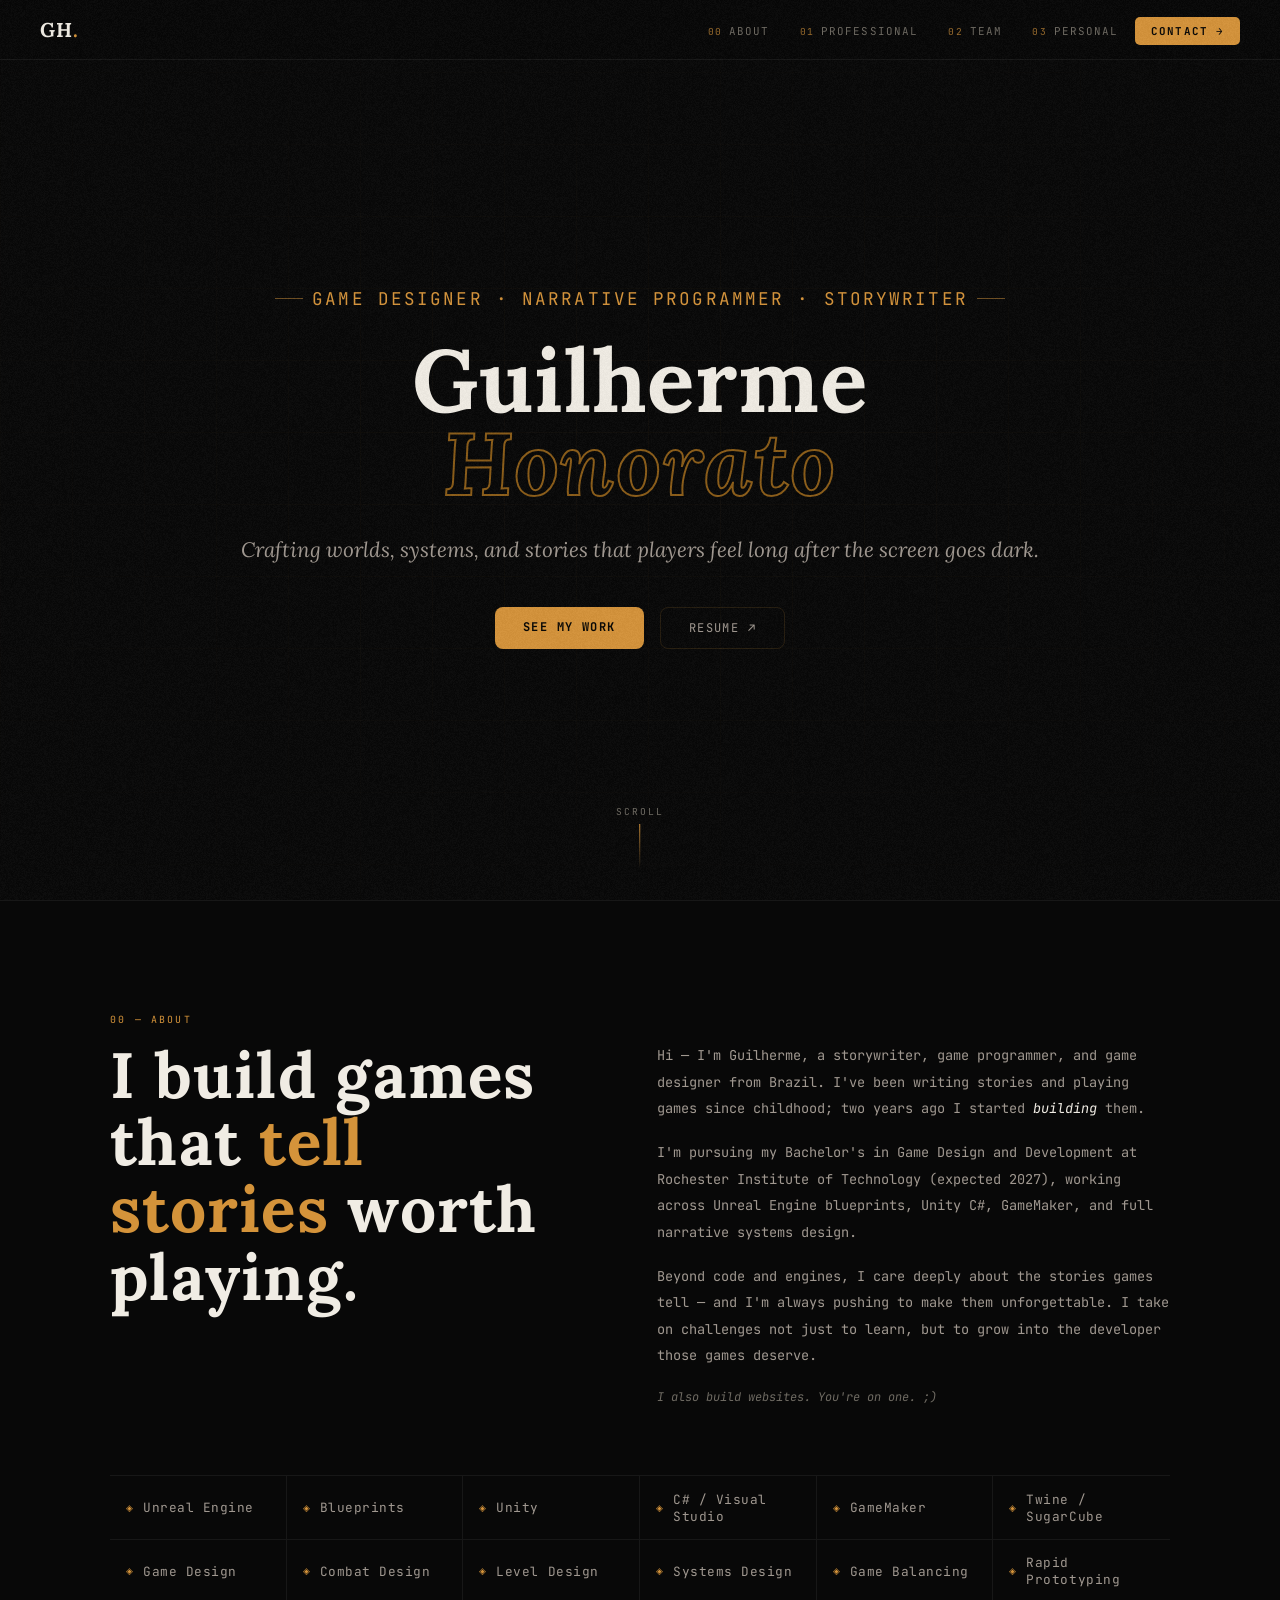
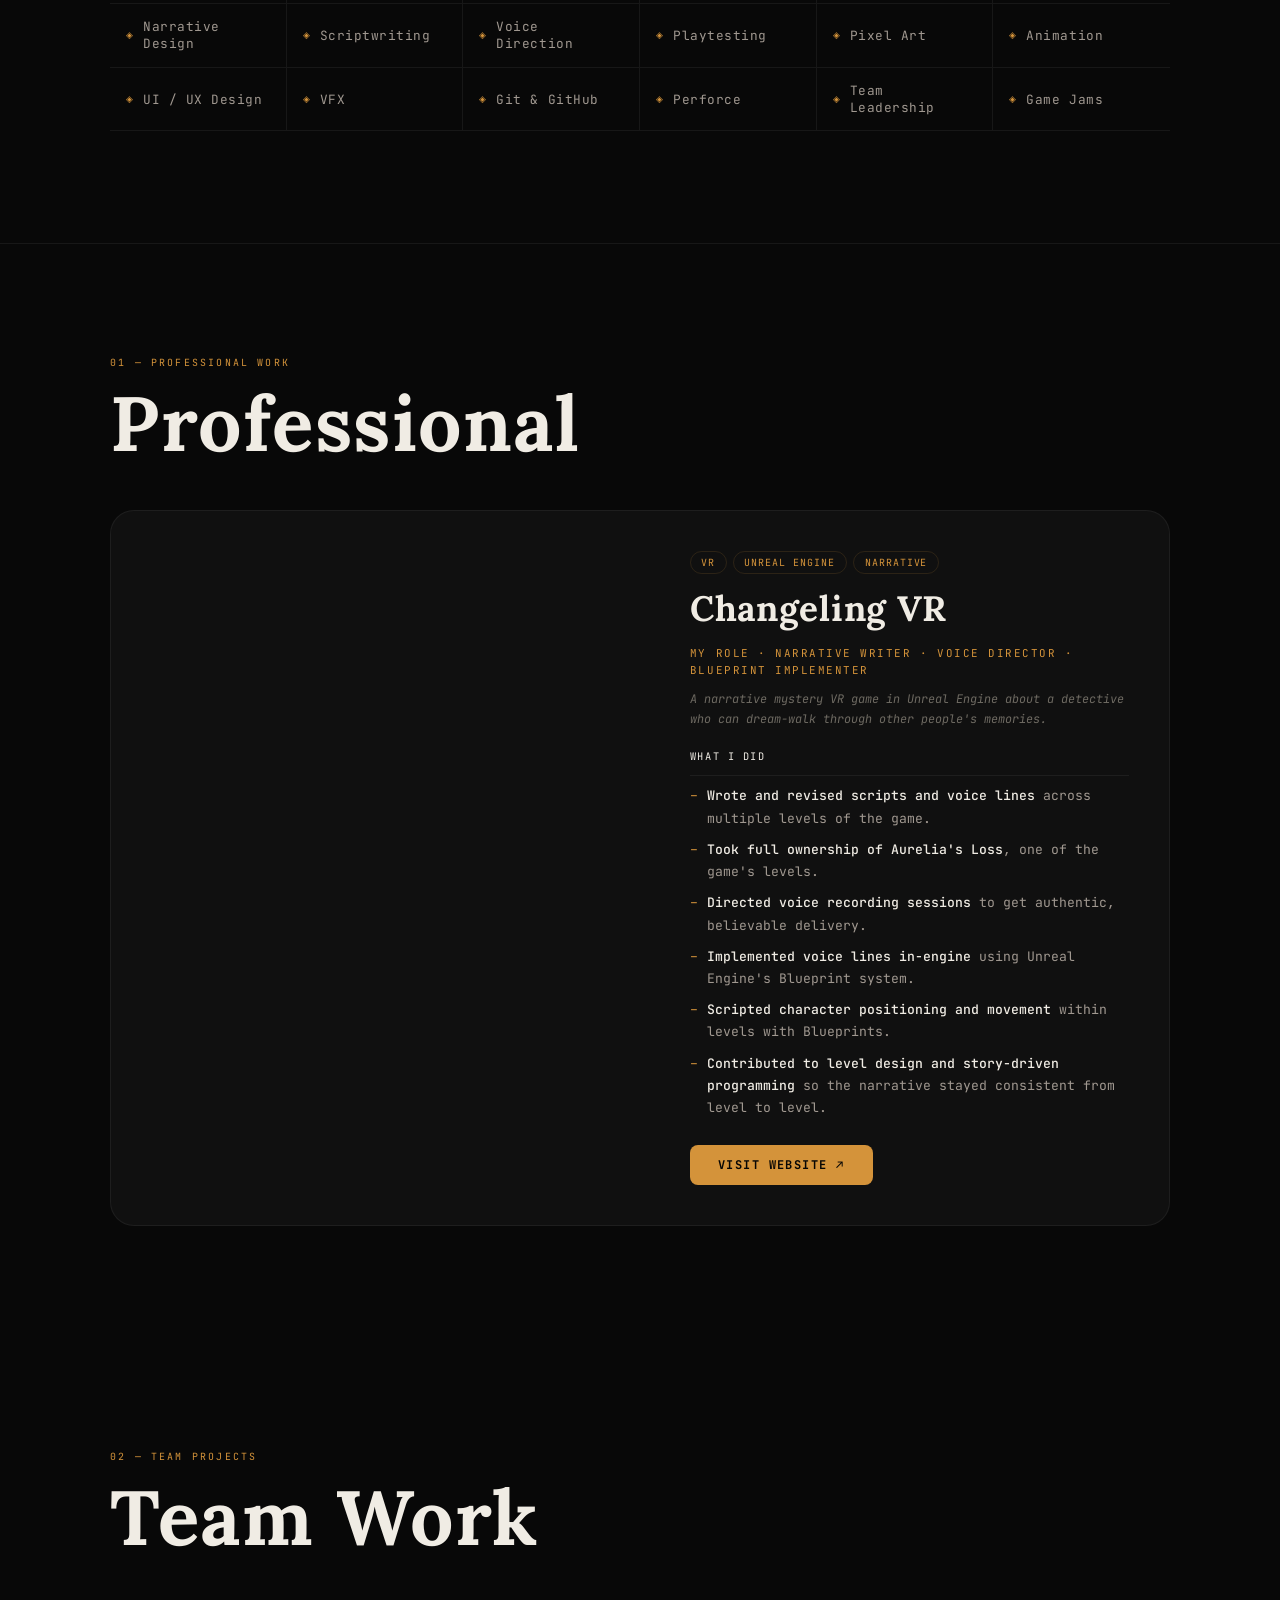
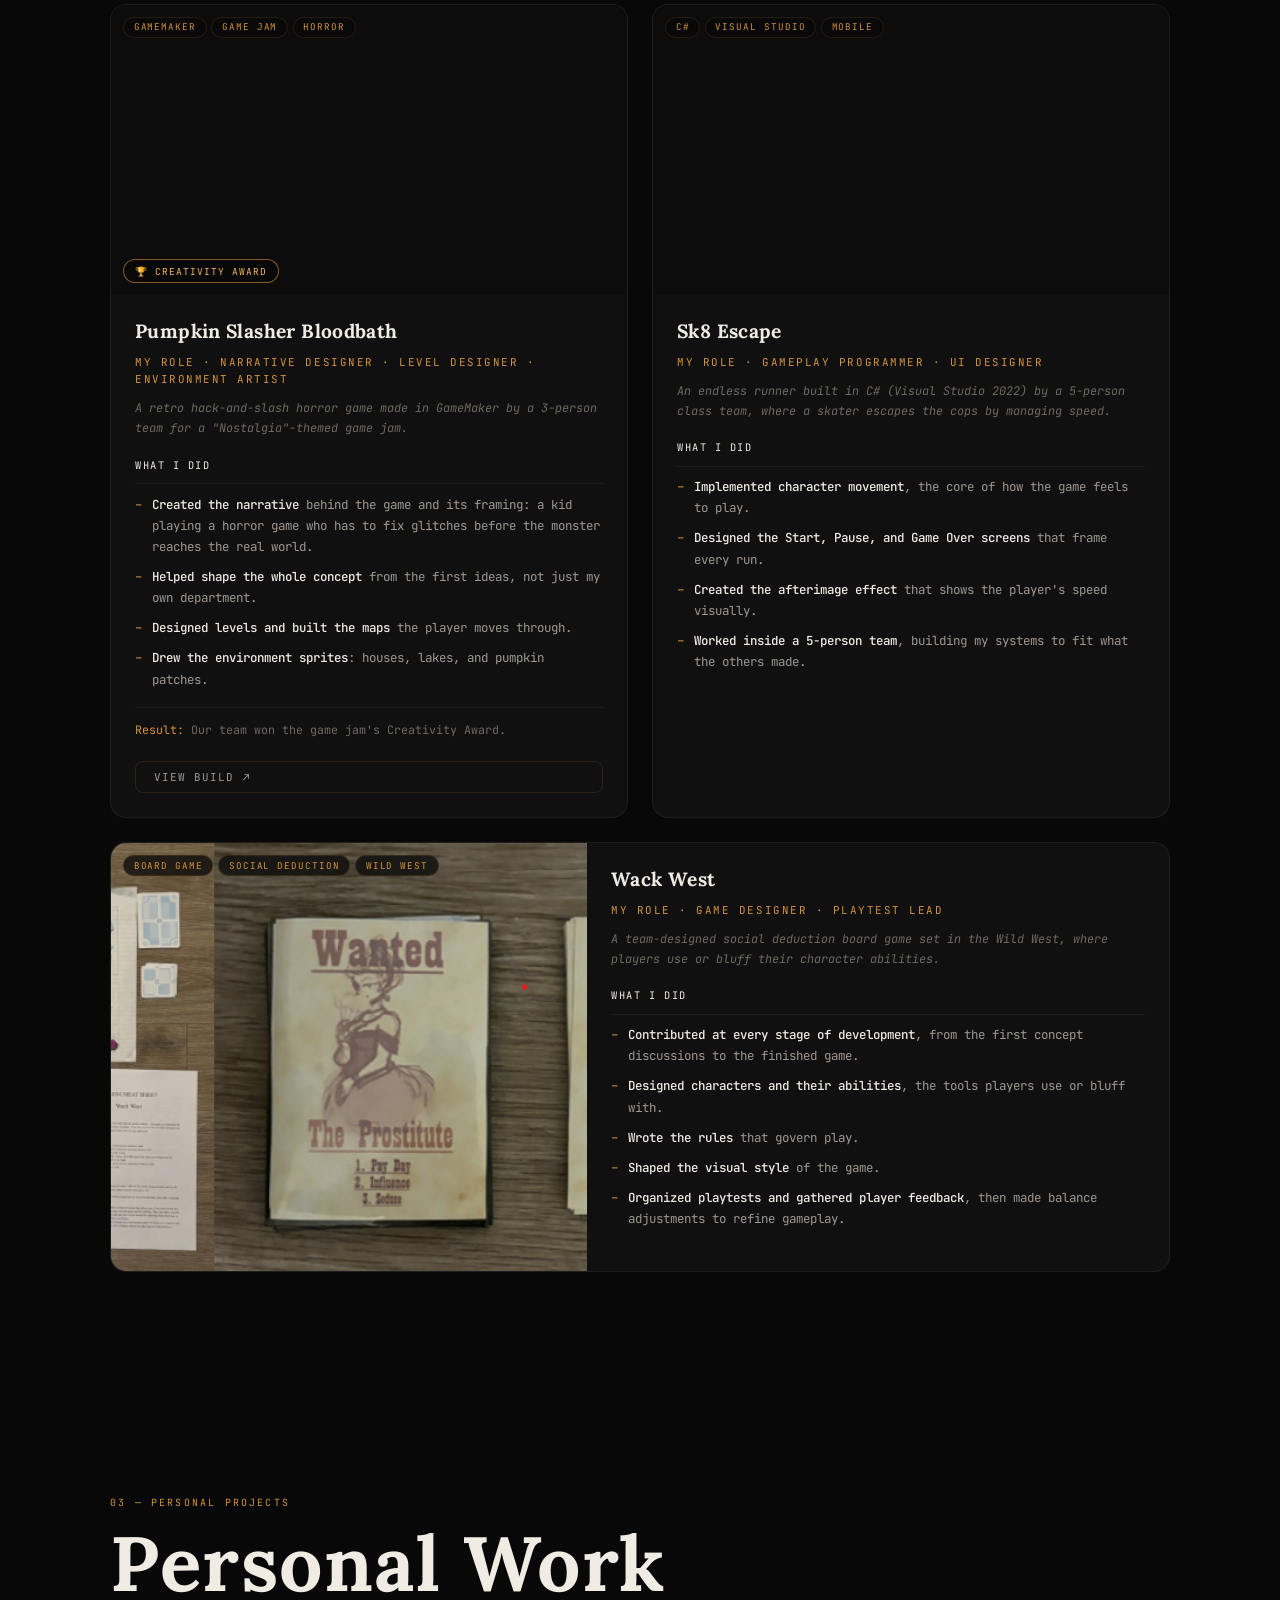
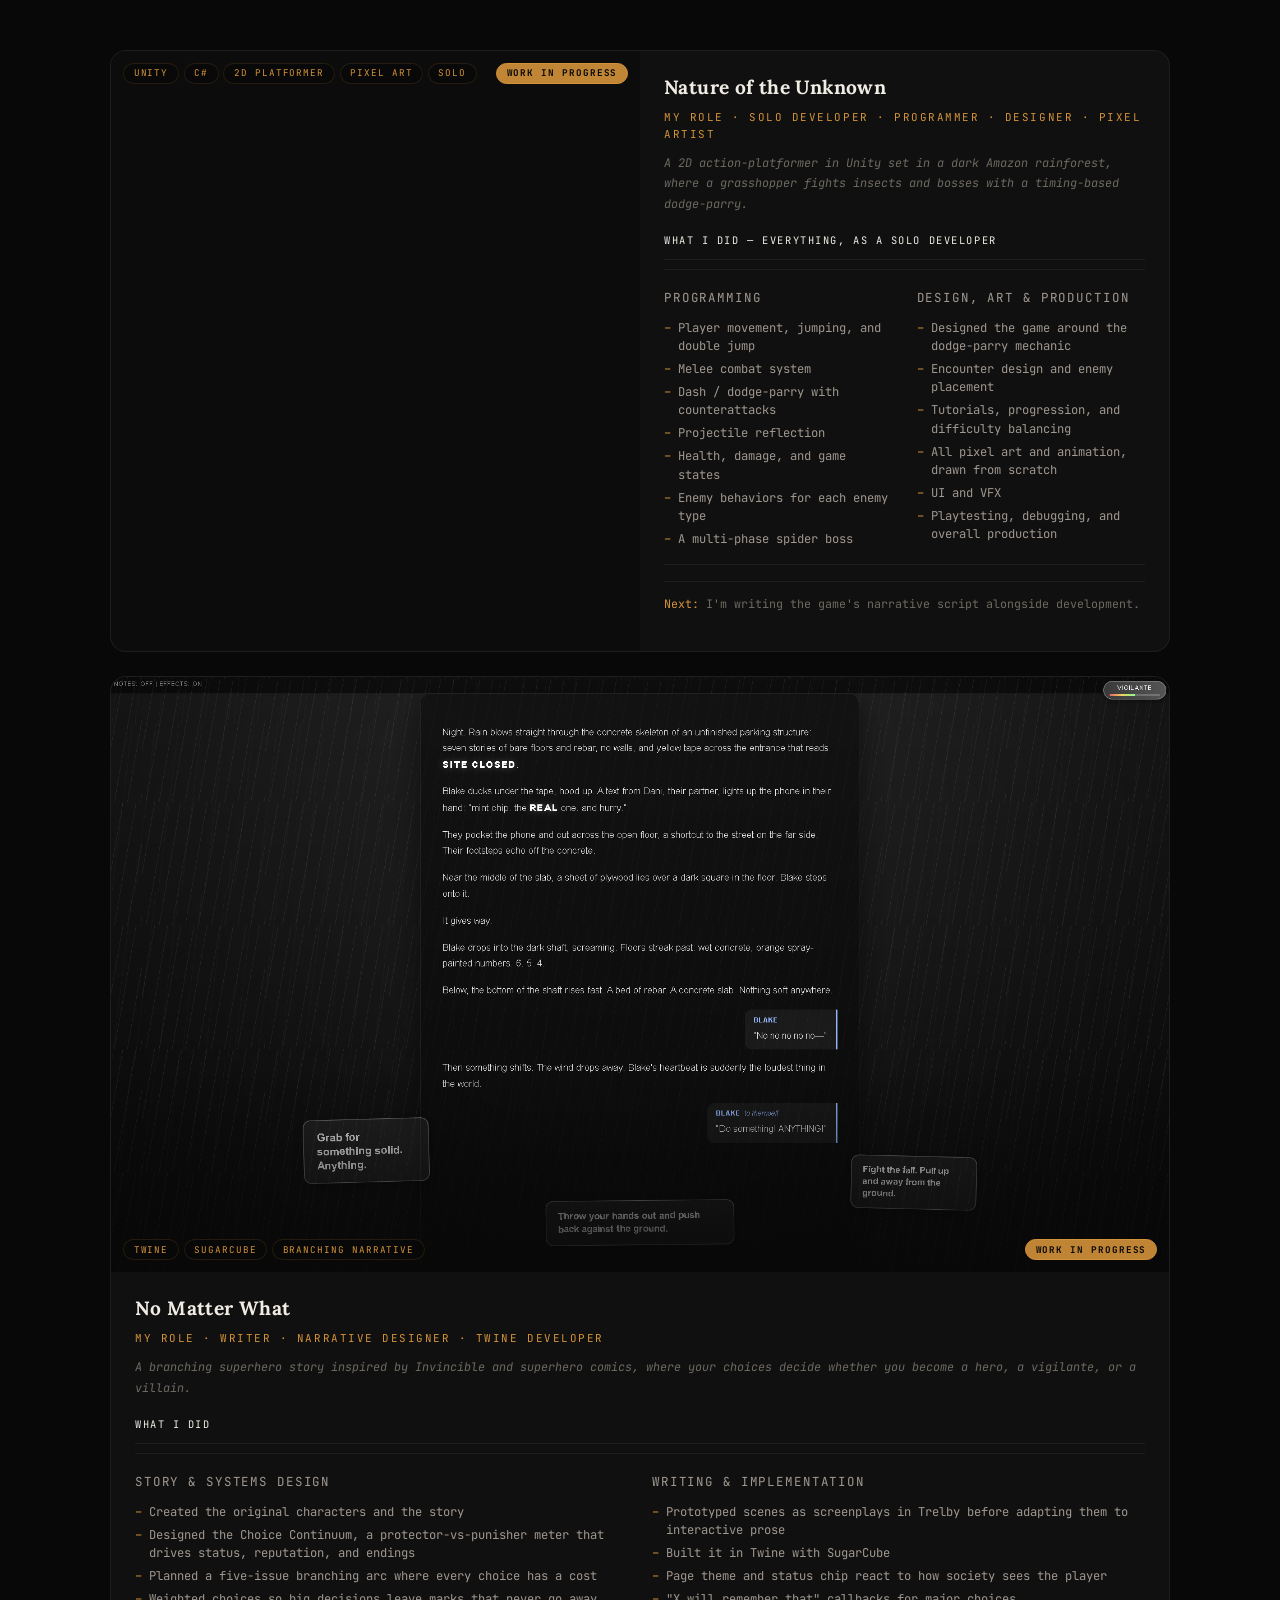
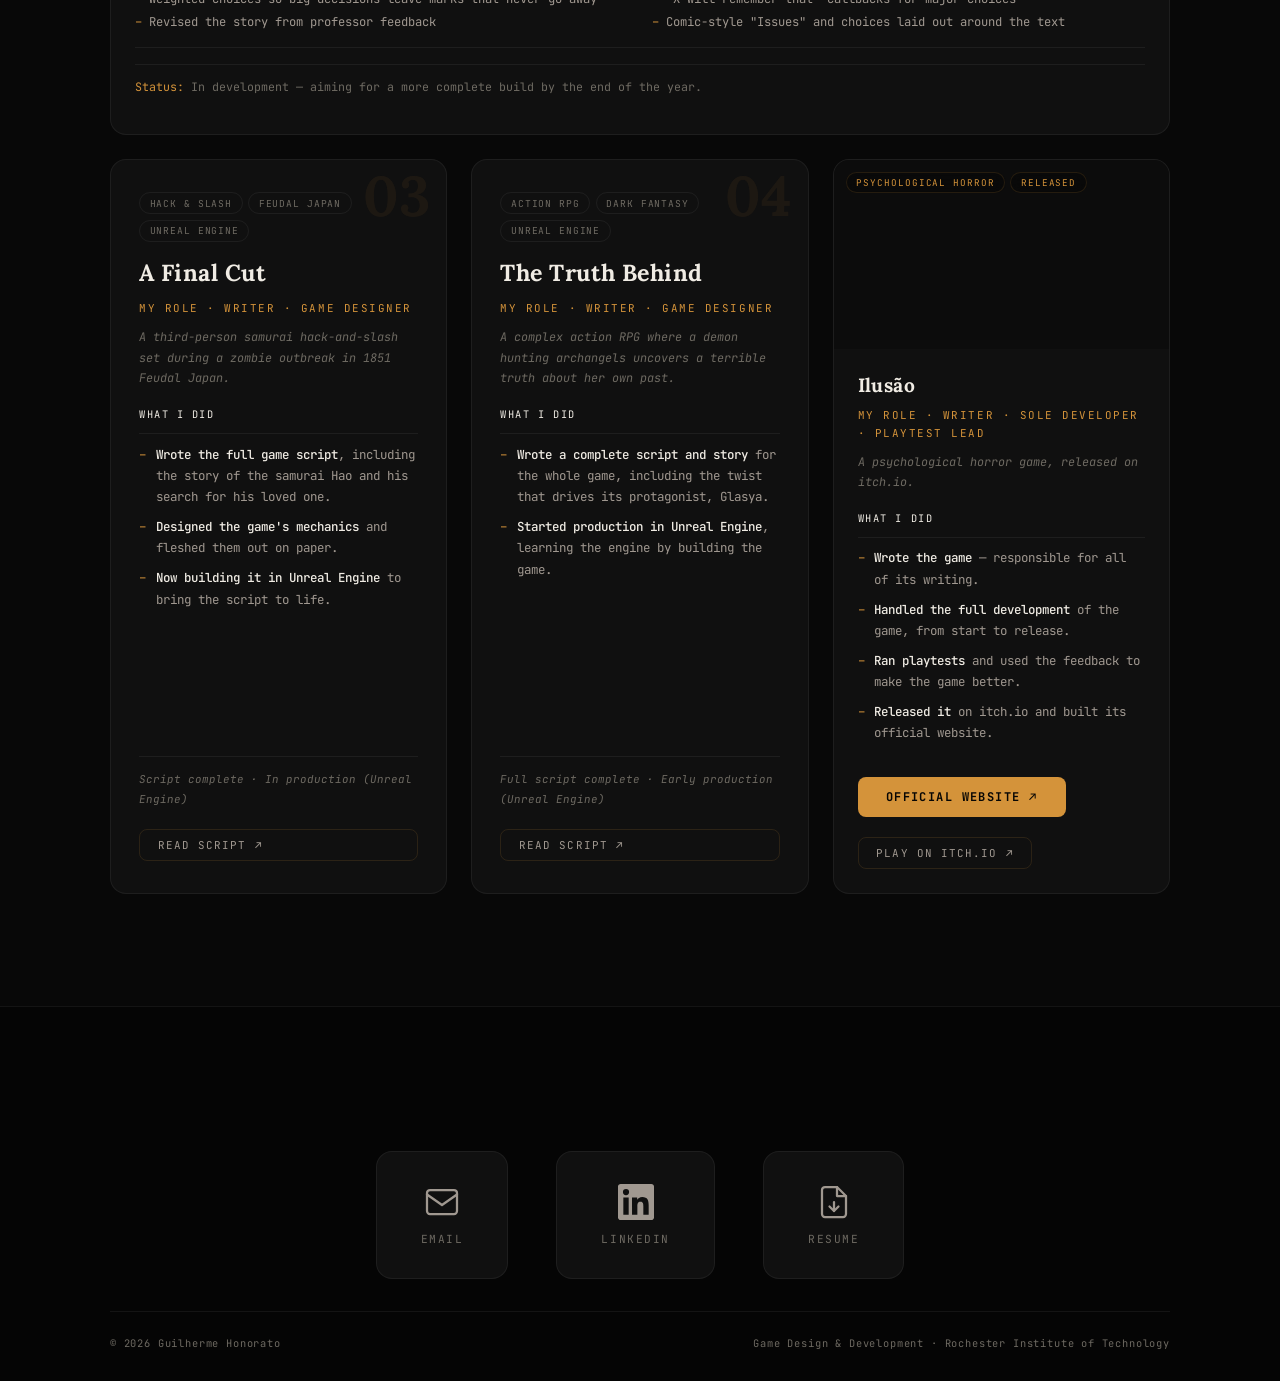
==== index.html @ 9e788166 "Update index.html" ====
<!DOCTYPE html>
<html lang="en">
<head>
  <meta charset="UTF-8">
  <meta name="viewport" content="width=device-width, initial-scale=1.0">
  <title>Guilherme Honorato — Game Designer & Narrative Programmer</title>
  <link rel="preconnect" href="https://fonts.googleapis.com">
  <link rel="preconnect" href="https://fonts.gstatic.com" crossorigin>
  <link href="https://fonts.googleapis.com/css2?family=Lora:ital,wght@0,400;0,600;0,700;1,400;1,600&family=JetBrains+Mono:wght@300;400;500&display=swap" rel="stylesheet">
  <link rel="stylesheet" href="style.css">
<style id="nmw-card">
/* No Matter What: screenshot card */
.proj-card--nmw { flex-direction: column; }
.proj-card--nmw .pc-media { width: 100%; aspect-ratio: 16/9; min-height: 0; }
.proj-card--nmw .pc-media img { width: 100%; height: 100%; object-fit: cover; display: block; }
.proj-card--nmw .pc-tags-media { top: auto; bottom: 0.75rem; left: 0.75rem; }
.proj-card--nmw .wip-badge { top: auto; bottom: 0.75rem; right: 0.75rem; }
.proj-card--nmw .pc-media::after { content:""; position:absolute; inset:auto 0 0 0; height:35%; background:linear-gradient(to top, rgba(8,8,8,.85), transparent); pointer-events:none; }
.proj-card--nmw .pc-tags-media, .proj-card--nmw .wip-badge { z-index: 2; }
@media (max-width:600px){
  .proj-card--nmw .wip-badge { top:.6rem; bottom:auto; right:.6rem; }
  .proj-card--nmw .pc-tags-media { bottom:.6rem; left:.6rem; right:.6rem; }
}

</style>
</head>
<body>

  <!-- GRAIN OVERLAY -->
  <canvas id="grain"></canvas>

  <!-- ═══ NAV ═══ -->
  <nav id="nav">
    <a href="#hero" class="nav-brand">GH<span class="brand-dot">.</span></a>
    <button id="nav-toggle" aria-label="menu">
      <span></span><span></span>
    </button>
    <ul id="nav-links">
      <li><a href="#about" data-num="00">About</a></li>
      <li><a href="#professional" data-num="01">Professional</a></li>
      <li><a href="#team" data-num="02">Team</a></li>
      <li><a href="#personal" data-num="03">Personal</a></li>
      <li><a href="#contact" class="nav-cta">Contact →</a></li>
    </ul>
  </nav>

  <!-- ═══ HERO ═══ -->
  <section id="hero">
    <div class="hero-bg">
      <div class="hero-lines"></div>
    </div>
    <div class="hero-inner">
      <p class="hero-eyebrow reveal">Game Designer · Narrative Programmer · Storywriter</p>
      <h1 class="hero-title">
        <span class="ht-row reveal r1">Guilherme</span>
        <span class="ht-row reveal r2"><em>Honorato</em></span>
      </h1>
      <p class="hero-lead reveal">Crafting worlds, systems, and stories that players feel long after the screen goes dark.</p>
      <div class="hero-actions reveal">
        <a href="#professional" class="btn-solid">See my work</a>
        <a href="Honorato_Guilherme_Resume_GameDeveloper.pdf" target="_blank" class="btn-outline">Resume ↗</a>
      </div>
    </div>
    <div class="hero-scroll">
      <span>scroll</span>
      <div class="scroll-bar"></div>
    </div>
  </section>

  <!-- ═══ ABOUT ═══ -->
  <section id="about">
    <div class="section-wrapper">
      <div class="section-tag">00 — About</div>
      <div class="about-top">
        <h2 class="section-heading reveal-up">I build games that <span class="heading-amber">tell stories</span> worth playing.</h2>
        <div class="about-bio reveal-up">
          <p>Hi — I'm Guilherme, a storywriter, game programmer, and game designer from Brazil. I've been writing stories and playing games since childhood; two years ago I started <em>building</em> them.</p>
          <p>I'm pursuing my Bachelor's in Game Design and Development at Rochester Institute of Technology (expected 2027), working across Unreal Engine blueprints, Unity C#, GameMaker, and full narrative systems design.</p>
          <p>Beyond code and engines, I care deeply about the stories games tell — and I'm always pushing to make them unforgettable. I take on challenges not just to learn, but to grow into the developer those games deserve.</p>
          <p class="about-note">I also build websites. You're on one. ;)</p>
        </div>
      </div>
      <div class="skills-grid reveal-up">
        <div class="skill-item"><span class="sk-icon">◈</span>Unreal Engine</div>
        <div class="skill-item"><span class="sk-icon">◈</span>Blueprints</div>
        <div class="skill-item"><span class="sk-icon">◈</span>Unity</div>
        <div class="skill-item"><span class="sk-icon">◈</span>C# / Visual Studio</div>
        <div class="skill-item"><span class="sk-icon">◈</span>GameMaker</div>
        <div class="skill-item"><span class="sk-icon">◈</span>Twine / SugarCube</div>
        <div class="skill-item"><span class="sk-icon">◈</span>Game Design</div>
        <div class="skill-item"><span class="sk-icon">◈</span>Combat Design</div>
        <div class="skill-item"><span class="sk-icon">◈</span>Level Design</div>
        <div class="skill-item"><span class="sk-icon">◈</span>Systems Design</div>
        <div class="skill-item"><span class="sk-icon">◈</span>Game Balancing</div>
        <div class="skill-item"><span class="sk-icon">◈</span>Rapid Prototyping</div>
        <div class="skill-item"><span class="sk-icon">◈</span>Narrative Design</div>
        <div class="skill-item"><span class="sk-icon">◈</span>Scriptwriting</div>
        <div class="skill-item"><span class="sk-icon">◈</span>Voice Direction</div>
        <div class="skill-item"><span class="sk-icon">◈</span>Playtesting</div>
        <div class="skill-item"><span class="sk-icon">◈</span>Pixel Art</div>
        <div class="skill-item"><span class="sk-icon">◈</span>Animation</div>
        <div class="skill-item"><span class="sk-icon">◈</span>UI / UX Design</div>
        <div class="skill-item"><span class="sk-icon">◈</span>VFX</div>
        <div class="skill-item"><span class="sk-icon">◈</span>Git &amp; GitHub</div>
        <div class="skill-item"><span class="sk-icon">◈</span>Perforce</div>
        <div class="skill-item"><span class="sk-icon">◈</span>Team Leadership</div>
        <div class="skill-item"><span class="sk-icon">◈</span>Game Jams</div>
      </div>
    </div>
  </section>

  <!-- ═══ PROFESSIONAL ═══ -->
  <section id="professional">
    <div class="section-wrapper">
      <div class="section-tag">01 — Professional Work</div>
      <h2 class="section-heading reveal-up">Professional</h2>

      <div class="featured-card reveal-up">
        <div class="fc-media">
          <div class="yt-wrap">
            <iframe src="https://www.youtube.com/embed/B01VZdgthws" title="Changeling VR Trailer"
              frameborder="0" allow="accelerometer; autoplay; clipboard-write; encrypted-media; gyroscope; picture-in-picture" allowfullscreen>
            </iframe>
          </div>
        </div>
        <div class="fc-body">
          <div class="fc-tags">
            <span>VR</span><span>Unreal Engine</span><span>Narrative</span>
          </div>
          <h3>Changeling VR</h3>
          <p class="role-line">My role · Narrative Writer · Voice Director · Blueprint Implementer</p>
          <p class="premise">A narrative mystery VR game in Unreal Engine about a detective who can dream-walk through other people's memories.</p>
          <p class="contrib-label">What I did</p>
          <ul class="contrib-list">
            <li><strong>Wrote and revised scripts and voice lines</strong> across multiple levels of the game.</li>
            <li><strong>Took full ownership of Aurelia's Loss</strong>, one of the game's levels.</li>
            <li><strong>Directed voice recording sessions</strong> to get authentic, believable delivery.</li>
            <li><strong>Implemented voice lines in-engine</strong> using Unreal Engine's Blueprint system.</li>
            <li><strong>Scripted character positioning and movement</strong> within levels with Blueprints.</li>
            <li><strong>Contributed to level design and story-driven programming</strong> so the narrative stayed consistent from level to level.</li>
          </ul>
          <a href="https://changelingvr.vercel.app/" target="_blank" class="btn-solid">Visit website ↗</a>
        </div>
      </div>
    </div>
  </section>

  <!-- ═══ TEAM PROJECTS ═══ -->
  <section id="team">
    <div class="section-wrapper">
      <div class="section-tag">02 — Team Projects</div>
      <h2 class="section-heading reveal-up">Team Work</h2>

      <div class="cards-grid">

        <!-- Pumpkin Slasher -->
        <article class="proj-card reveal-up" style="--delay:0ms">
          <div class="pc-media">
            <div class="yt-wrap">
              <iframe src="https://www.youtube.com/embed/tjA5fHfdUwA" title="Pumpkin Slasher Bloodbath"
                frameborder="0" allow="accelerometer; autoplay; clipboard-write; encrypted-media; gyroscope; picture-in-picture" allowfullscreen>
              </iframe>
            </div>
            <div class="pc-tags-media"><span>GameMaker</span><span>Game Jam</span><span>Horror</span></div>
            <div class="award-badge">🏆 Creativity Award</div>
          </div>
          <div class="pc-body">
            <h3>Pumpkin Slasher Bloodbath</h3>
            <p class="role-line">My role · Narrative Designer · Level Designer · Environment Artist</p>
            <p class="premise">A retro hack-and-slash horror game made in GameMaker by a 3-person team for a "Nostalgia"-themed game jam.</p>
            <p class="contrib-label">What I did</p>
            <ul class="contrib-list">
              <li><strong>Created the narrative</strong> behind the game and its framing: a kid playing a horror game who has to fix glitches before the monster reaches the real world.</li>
              <li><strong>Helped shape the whole concept</strong> from the first ideas, not just my own department.</li>
              <li><strong>Designed levels and built the maps</strong> the player moves through.</li>
              <li><strong>Drew the environment sprites</strong>: houses, lakes, and pumpkin patches.</li>
            </ul>
            <p class="pc-role"><span>Result:</span> Our team won the game jam's Creativity Award.</p>
            <a href="https://granola.gg/app/project/44f5cc1e/project_invite" target="_blank" class="btn-outline-sm">View build ↗</a>
          </div>
        </article>

        <!-- Sk8 Escape -->
        <article class="proj-card reveal-up" style="--delay:80ms">
          <div class="pc-media">
            <div class="yt-wrap">
              <iframe src="https://www.youtube.com/embed/NzDVs-71ye8" title="Sk8 Escape"
                frameborder="0" allow="accelerometer; autoplay; clipboard-write; encrypted-media; gyroscope; picture-in-picture" allowfullscreen>
              </iframe>
            </div>
            <div class="pc-tags-media"><span>C#</span><span>Visual Studio</span><span>Mobile</span></div>
          </div>
          <div class="pc-body">
            <h3>Sk8 Escape</h3>
            <p class="role-line">My role · Gameplay Programmer · UI Designer</p>
            <p class="premise">An endless runner built in C# (Visual Studio 2022) by a 5-person class team, where a skater escapes the cops by managing speed.</p>
            <p class="contrib-label">What I did</p>
            <ul class="contrib-list">
              <li><strong>Implemented character movement</strong>, the core of how the game feels to play.</li>
              <li><strong>Designed the Start, Pause, and Game Over screens</strong> that frame every run.</li>
              <li><strong>Created the afterimage effect</strong> that shows the player's speed visually.</li>
              <li><strong>Worked inside a 5-person team</strong>, building my systems to fit what the others made.</li>
            </ul>
          </div>
        </article>

        <!-- Wack West -->
        <article class="proj-card proj-card--wide reveal-up" style="--delay:160ms">
          <div class="pc-media pc-media--img">
            <img src="./WackWestBoard.png" alt="Wack West board game layout">
            <div class="pc-tags-media">
              <span>Board Game</span>
              <span>Social Deduction</span>
              <span>Wild West</span>
            </div>
          </div>
          <div class="pc-body">
            <h3>Wack West</h3>
            <p class="role-line">My role · Game Designer · Playtest Lead</p>
            <p class="premise">A team-designed social deduction board game set in the Wild West, where players use or bluff their character abilities.</p>
            <p class="contrib-label">What I did</p>
            <ul class="contrib-list">
              <li><strong>Contributed at every stage of development</strong>, from the first concept discussions to the finished game.</li>
              <li><strong>Designed characters and their abilities</strong>, the tools players use or bluff with.</li>
              <li><strong>Wrote the rules</strong> that govern play.</li>
              <li><strong>Shaped the visual style</strong> of the game.</li>
              <li><strong>Organized playtests and gathered player feedback</strong>, then made balance adjustments to refine gameplay.</li>
            </ul>
          </div>
        </article>

      </div>
    </div>
  </section>

  <!-- ═══ PERSONAL PROJECTS ═══ -->
  <section id="personal">
    <div class="section-wrapper">
      <div class="section-tag">03 — Personal Projects</div>
      <h2 class="section-heading reveal-up">Personal Work</h2>

      <!-- Nature of the Unknown -->
      <div class="personal-featured reveal-up">
        <article class="proj-card proj-card--personal-hero">
          <div class="pc-media">
            <div class="yt-wrap">
              <iframe src="https://www.youtube.com/embed/oddXxxu_DoI" title="Nature of the Unknown Alpha"
                frameborder="0" allow="accelerometer; autoplay; clipboard-write; encrypted-media; gyroscope; picture-in-picture" allowfullscreen>
              </iframe>
            </div>
            <div class="pc-tags-media">
              <span>Unity</span><span>C#</span><span>2D Platformer</span><span>Pixel Art</span><span>Solo</span>
            </div>
            <div class="wip-badge">Work in Progress</div>
          </div>
          <div class="pc-body">
            <h3>Nature of the Unknown</h3>
            <p class="role-line">My role · Solo Developer · Programmer · Designer · Pixel Artist</p>
            <p class="premise">A 2D action-platformer in Unity set in a dark Amazon rainforest, where a grasshopper fights insects and bosses with a timing-based dodge-parry.</p>
            <p class="contrib-label">What I did — everything, as a solo developer</p>
            <div class="nature-contributions">
              <div class="nc-col">
                <p class="nc-label">Programming</p>
                <ul>
                  <li>Player movement, jumping, and double jump</li>
                  <li>Melee combat system</li>
                  <li>Dash / dodge-parry with counterattacks</li>
                  <li>Projectile reflection</li>
                  <li>Health, damage, and game states</li>
                  <li>Enemy behaviors for each enemy type</li>
                  <li>A multi-phase spider boss</li>
                </ul>
              </div>
              <div class="nc-col">
                <p class="nc-label">Design, Art & Production</p>
                <ul>
                  <li>Designed the game around the dodge-parry mechanic</li>
                  <li>Encounter design and enemy placement</li>
                  <li>Tutorials, progression, and difficulty balancing</li>
                  <li>All pixel art and animation, drawn from scratch</li>
                  <li>UI and VFX</li>
                  <li>Playtesting, debugging, and overall production</li>
                </ul>
              </div>
            </div>
            <p class="pc-role"><span>Next:</span> I'm writing the game's narrative script alongside development.</p>
          </div>
        </article>
      </div>

      <!-- No Matter What -->
      <div class="personal-featured reveal-up">
        <article class="proj-card proj-card--personal-hero proj-card--nmw">
          <div class="pc-media">
            <img src="./NoMatterWhat.png" alt="No Matter What — Issue 1, the first choice screen" loading="lazy">
          <div class="pc-tags-media">
              <span>Twine</span><span>SugarCube</span><span>Branching Narrative</span>
            </div>
            <div class="wip-badge">Work in Progress</div>
          </div>
          <div class="pc-body">
            <h3>No Matter What</h3>
            <p class="role-line">My role · Writer · Narrative Designer · Twine Developer</p>
            <p class="premise">A branching superhero story inspired by Invincible and superhero comics, where your choices decide whether you become a hero, a vigilante, or a villain.</p>
            <p class="contrib-label">What I did</p>
            <div class="nature-contributions">
              <div class="nc-col">
                <p class="nc-label">Story & Systems Design</p>
                <ul>
                  <li>Created the original characters and the story</li>
                  <li>Designed the Choice Continuum, a protector-vs-punisher meter that drives status, reputation, and endings</li>
                  <li>Planned a five-issue branching arc where every choice has a cost</li>
                  <li>Weighted choices so big decisions leave marks that never go away</li>
                  <li>Revised the story from professor feedback</li>
                </ul>
              </div>
              <div class="nc-col">
                <p class="nc-label">Writing & Implementation</p>
                <ul>
                  <li>Prototyped scenes as screenplays in Trelby before adapting them to interactive prose</li>
                  <li>Built it in Twine with SugarCube</li>
                  <li>Page theme and status chip react to how society sees the player</li>
                  <li>"X will remember that" callbacks for major choices</li>
                  <li>Comic-style "Issues" and choices laid out around the text</li>
                </ul>
              </div>
            </div>
            <p class="pc-role"><span>Status:</span> In development — aiming for a more complete build by the end of the year.</p>
          </div>
        </article>
      </div>

      <!-- Script cards row -->
      <div class="personal-grid">

        <!-- A Final Cut -->
        <article class="script-card reveal-up" style="--delay:0ms">
          <div class="sc-number">03</div>
          <div class="sc-tags"><span>Hack & Slash</span><span>Feudal Japan</span><span>Unreal Engine</span></div>
          <h3>A Final Cut</h3>
          <p class="role-line">My role · Writer · Game Designer</p>
          <p class="premise">A third-person samurai hack-and-slash set during a zombie outbreak in 1851 Feudal Japan.</p>
          <p class="contrib-label">What I did</p>
          <ul class="contrib-list">
            <li><strong>Wrote the full game script</strong>, including the story of the samurai Hao and his search for his loved one.</li>
            <li><strong>Designed the game's mechanics</strong> and fleshed them out on paper.</li>
            <li><strong>Now building it in Unreal Engine</strong> to bring the script to life.</li>
          </ul>
          <p class="sc-status">Script complete · In production (Unreal Engine)</p>
          <a href="Portfolio - A Final Cut.pdf" target="_blank" class="btn-outline-sm">Read script ↗</a>
        </article>

        <!-- The Truth Behind -->
        <article class="script-card reveal-up" style="--delay:80ms">
          <div class="sc-number">04</div>
          <div class="sc-tags"><span>Action RPG</span><span>Dark Fantasy</span><span>Unreal Engine</span></div>
          <h3>The Truth Behind</h3>
          <p class="role-line">My role · Writer · Game Designer</p>
          <p class="premise">A complex action RPG where a demon hunting archangels uncovers a terrible truth about her own past.</p>
          <p class="contrib-label">What I did</p>
          <ul class="contrib-list">
            <li><strong>Wrote a complete script and story</strong> for the whole game, including the twist that drives its protagonist, Glasya.</li>
            <li><strong>Started production in Unreal Engine</strong>, learning the engine by building the game.</li>
          </ul>
          <p class="sc-status">Full script complete · Early production (Unreal Engine)</p>
          <a href="Portfolio - The Truth Behind.pdf" target="_blank" class="btn-outline-sm">Read script ↗</a>
        </article>

        <!-- Ilusão -->
        <article class="proj-card proj-card--ilusao reveal-up" style="--delay:160ms">
          <div class="pc-media">
            <div class="yt-wrap">
              <iframe src="https://www.youtube.com/embed/Cu6AQsZk3BQ" title="Ilusão Trailer"
                frameborder="0" allow="accelerometer; autoplay; clipboard-write; encrypted-media; gyroscope; picture-in-picture" allowfullscreen>
              </iframe>
            </div>
            <div class="pc-tags-media"><span>Psychological Horror</span><span>Released</span></div>
          </div>
          <div class="pc-body">
            <h3>Ilusão</h3>
            <p class="role-line">My role · Writer · Sole Developer · Playtest Lead</p>
            <p class="premise">A psychological horror game, released on itch.io.</p>
            <p class="contrib-label">What I did</p>
            <ul class="contrib-list">
              <li><strong>Wrote the game</strong> — responsible for all of its writing.</li>
              <li><strong>Handled the full development</strong> of the game, from start to release.</li>
              <li><strong>Ran playtests</strong> and used the feedback to make the game better.</li>
              <li><strong>Released it</strong> on itch.io and built its official website.</li>
            </ul>
            <div class="ilusao-links">
              <a href="https://guihono.github.io/ilusao-game/" target="_blank" class="btn-solid">Official Website ↗</a>
              <a href="https://guihonorato.itch.io/ilusao" target="_blank" class="btn-outline-sm">Play on itch.io ↗</a>
            </div>
          </div>
        </article>

      </div>
    </div>
  </section>

  <!-- ═══ CONTACT / FOOTER ═══ -->
  <footer id="contact">
    <div class="footer-inner">
      <div class="footer-icons-row reveal-up">
        <a href="mailto:guiserrattohono@gmail.com" class="fi">
          <svg class="fi-icon" viewBox="0 0 24 24" fill="none" stroke="currentColor" stroke-width="1.5" stroke-linecap="round" stroke-linejoin="round">
            <rect x="2" y="4" width="20" height="16" rx="2"/>
            <path d="M2 7l10 7 10-7"/>
          </svg>
          <span class="fi-label">Email</span>
        </a>
        <a href="https://www.linkedin.com/in/guilherme-honorato-dev" target="_blank" class="fi">
          <svg class="fi-icon" viewBox="0 0 24 24" fill="currentColor">
            <path d="M20.447 20.452h-3.554v-5.569c0-1.328-.027-3.037-1.852-3.037-1.853 0-2.136 1.445-2.136 2.939v5.667H9.351V9h3.414v1.561h.046c.477-.9 1.637-1.85 3.37-1.85 3.601 0 4.267 2.37 4.267 5.455v6.286zM5.337 7.433a2.062 2.062 0 01-2.063-2.065 2.064 2.064 0 112.063 2.065zm1.782 13.019H3.555V9h3.564v11.452zM22.225 0H1.771C.792 0 0 .774 0 1.729v20.542C0 23.227.792 24 1.771 24h20.451C23.2 24 24 23.227 24 22.271V1.729C24 .774 23.2 0 22.222 0h.003z"/>
          </svg>
          <span class="fi-label">LinkedIn</span>
        </a>
        <a href="Honorato_Guilherme_Resume_GameDeveloper.pdf" target="_blank" class="fi">
          <svg class="fi-icon" viewBox="0 0 24 24" fill="none" stroke="currentColor" stroke-width="1.5" stroke-linecap="round" stroke-linejoin="round">
            <path d="M14 2H6a2 2 0 00-2 2v16a2 2 0 002 2h12a2 2 0 002-2V8z"/>
            <polyline points="14 2 14 8 20 8"/>
            <line x1="12" y1="18" x2="12" y2="12"/>
            <polyline points="9 15 12 18 15 15"/>
          </svg>
          <span class="fi-label">Resume</span>
        </a>
      </div>
      <div class="footer-bottom">
        <span>© 2026 Guilherme Honorato</span>
        <span>Game Design & Development · Rochester Institute of Technology</span>
      </div>
    </div>
  </footer>

  <script>
  /* ── GRAIN ── */
  (function(){
    const c = document.getElementById('grain');
    const ctx = c.getContext('2d');
    function resize(){ c.width = window.innerWidth; c.height = window.innerHeight; }
    resize();
    window.addEventListener('resize', resize);
    function draw(){
      const w = c.width, h = c.height;
      const img = ctx.createImageData(w, h);
      const d = img.data;
      for(let i = 0; i < d.length; i += 4){
        const v = (Math.random() * 255) | 0;
        d[i] = d[i+1] = d[i+2] = v;
        d[i+3] = 14;
      }
      ctx.putImageData(img, 0, 0);
      requestAnimationFrame(draw);
    }
    draw();
  })();

  /* ── SCROLL REVEALS ── */
  const revealObs = new IntersectionObserver((entries) => {
    entries.forEach(e => {
      if(e.isIntersecting){
        const el = e.target;
        const delay = parseInt(el.style.getPropertyValue('--delay')) || 0;
        setTimeout(() => el.classList.add('in'), delay);
        revealObs.unobserve(el);
      }
    });
  }, { threshold: 0.1 });
  document.querySelectorAll('.reveal-up, .reveal').forEach(el => revealObs.observe(el));

  /* ── MOBILE NAV ── */
  const toggle = document.getElementById('nav-toggle');
  const navLinks = document.getElementById('nav-links');
  toggle.addEventListener('click', () => {
    navLinks.classList.toggle('open');
    toggle.classList.toggle('active');
  });
  navLinks.querySelectorAll('a').forEach(a => a.addEventListener('click', () => {
    navLinks.classList.remove('open');
    toggle.classList.remove('active');
  }));

  /* ── ACTIVE NAV ── */
  const sections = document.querySelectorAll('section[id], footer[id]');
  const navAs = document.querySelectorAll('#nav-links a[href^="#"]');
  window.addEventListener('scroll', () => {
    let current = '';
    sections.forEach(s => { if(window.scrollY >= s.offsetTop - 140) current = s.id; });
    navAs.forEach(a => {
      a.classList.remove('active');
      if(a.getAttribute('href') === '#'+current) a.classList.add('active');
    });
  }, { passive: true });
  </script>
</body>
</html>
---- style.css ----
/* ═══════════════════════════════════════════════
   GUILHERME HONORATO — PORTFOLIO
   Direction: Editorial Dark · Ink & Amber
   Fonts: Lora + JetBrains Mono
   ═══════════════════════════════════════════════ */

:root {
  --bg:        #080808;
  --bg-card:   #101010;
  --bg-card-2: #161616;
  --amber:     #d4933a;
  --amber-lt:  #f0b55a;
  --amber-dk:  #8a5c18;
  --amber-dim: rgba(212,147,58,0.15);
  --white:     #f0ece4;
  --muted:     #6e6a62;
  --mid:       #a09890;
  --border:    rgba(212,147,58,0.14);
  --border2:   rgba(255,255,255,0.06);
  --radius-sm: 8px;
  --radius:    16px;
  --radius-lg: 24px;
  --ease:      cubic-bezier(0.4,0,0.2,1);
  --t:         0.3s;
  --ff-display: 'Lora', Georgia, serif;
  --ff-serif:   'Lora', serif;
  --ff-mono:    'JetBrains Mono', monospace;
}

*, *::before, *::after { box-sizing: border-box; margin: 0; padding: 0; }
html { font-size: 16px; scroll-behavior: smooth; }
body { background: var(--bg); color: var(--white); font-family: var(--ff-mono); overflow-x: hidden; }
img, video { display: block; max-width: 100%; }
a { text-decoration: none; }

/* ── GRAIN ── */
#grain { position: fixed; inset: 0; z-index: 999; pointer-events: none; opacity: 0.55; }

/* ── NAV ── */
#nav {
  position: fixed; top: 0; left: 0; right: 0; z-index: 500;
  display: flex; align-items: center; gap: 2rem;
  padding: 0 2.5rem; height: 60px;
  background: rgba(8,8,8,0.85);
  backdrop-filter: blur(20px) saturate(1.3);
  border-bottom: 1px solid var(--border2);
}
.nav-brand {
  font-family: var(--ff-display); font-size: 1.25rem; font-weight: 800;
  color: var(--white); letter-spacing: 0.04em; margin-right: auto;
}
.brand-dot { color: var(--amber); }
#nav-links { list-style: none; display: flex; align-items: center; gap: 0.2rem; }
#nav-links a {
  font-family: var(--ff-mono); font-size: 0.68rem;
  letter-spacing: 0.1em; text-transform: uppercase;
  color: var(--muted); padding: 0.4rem 0.85rem; border-radius: 5px;
  transition: color var(--t), background var(--t);
}
#nav-links a::before { content: attr(data-num) " "; color: var(--amber); font-size: 0.6rem; opacity: 0.7; }
#nav-links a:not([data-num])::before { content: ''; }
#nav-links a:hover, #nav-links a.active { color: var(--white); }
.nav-cta {
  background: var(--amber) !important; color: #0a0806 !important;
  font-weight: 700 !important; padding: 0.45rem 1rem !important; border-radius: 6px;
}
.nav-cta:hover { background: var(--amber-lt) !important; }
#nav-toggle { display: none; flex-direction: column; gap: 5px; background: none; border: none; cursor: pointer; padding: 4px; }
#nav-toggle span { display: block; width: 22px; height: 1.5px; background: var(--white); transition: transform .25s, opacity .25s; }
#nav-toggle.active span:nth-child(1) { transform: translateY(6.5px) rotate(45deg); }
#nav-toggle.active span:nth-child(2) { opacity: 0; }

/* ── BUTTONS ── */
.btn-solid {
  display: inline-block; padding: 0.75rem 1.75rem;
  background: var(--amber); color: #070604;
  font-family: var(--ff-mono); font-size: 0.75rem;
  font-weight: 700; letter-spacing: 0.12em; text-transform: uppercase;
  border-radius: var(--radius-sm);
  transition: background var(--t), transform var(--t);
}
.btn-solid:hover { background: var(--amber-lt); transform: translateY(-2px); }
.btn-outline {
  display: inline-block; padding: 0.75rem 1.75rem;
  border: 1px solid var(--border); color: var(--mid);
  font-family: var(--ff-mono); font-size: 0.75rem;
  letter-spacing: 0.12em; text-transform: uppercase; border-radius: var(--radius-sm);
  transition: border-color var(--t), color var(--t), transform var(--t);
}
.btn-outline:hover { border-color: var(--amber); color: var(--amber); transform: translateY(-2px); }
.btn-outline-sm {
  display: inline-block; margin-top: 0.5rem; padding: 0.5rem 1.1rem;
  border: 1px solid var(--border); color: var(--mid);
  font-family: var(--ff-mono); font-size: 0.68rem;
  letter-spacing: 0.1em; text-transform: uppercase; border-radius: var(--radius-sm);
  transition: border-color var(--t), color var(--t);
}
.btn-outline-sm:hover { border-color: var(--amber); color: var(--amber); }

/* ── HERO ── */
#hero {
  min-height: 100vh; position: relative;
  display: flex; align-items: center; justify-content: center;
  padding: 5rem 2.5rem 3rem; overflow: hidden;
}
.hero-bg { position: absolute; inset: 0; pointer-events: none; }
.hero-lines {
  position: absolute; inset: 0;
  background-image:
    linear-gradient(rgba(212,147,58,0.035) 1px, transparent 1px),
    linear-gradient(90deg, rgba(212,147,58,0.035) 1px, transparent 1px);
  background-size: 72px 72px;
  mask-image: radial-gradient(ellipse 75% 65% at 50% 50%, black, transparent);
}
.hero-inner { position: relative; z-index: 1; text-align: center; max-width: 960px; }

.hero-eyebrow {
  font-family: var(--ff-mono); font-size: 1.1rem;
  letter-spacing: 0.12em; text-transform: uppercase;
  color: var(--amber); margin-bottom: 1.75rem;
  display: inline-flex; align-items: center; gap: 0.6rem;
}
.hero-eyebrow::before, .hero-eyebrow::after {
  content: ''; display: block; width: 28px; height: 1px; background: var(--amber); opacity: 0.5;
}

.hero-title {
  font-family: var(--ff-display); font-weight: 800;
  line-height: 0.95; margin-bottom: 1.75rem;
  display: flex; flex-direction: column; align-items: center;
}
.ht-row { display: block; }
.r1 { font-size: clamp(3rem, 7vw, 5.5rem); color: var(--white); letter-spacing: 0.01em; }
.r2 {
  font-size: clamp(3rem, 7vw, 5.5rem); color: transparent;
  -webkit-text-stroke: 2px var(--amber-dk);
  font-style: italic; font-family: var(--ff-serif); letter-spacing: 0.02em;
}
.hero-lead {
  font-family: var(--ff-serif); font-style: italic;
  font-size: clamp(1rem, 2.2vw, 1.3rem); color: var(--mid);
  margin-bottom: 2.5rem; line-height: 1.65;
}
.hero-actions { display: flex; gap: 1rem; justify-content: center; flex-wrap: wrap; }
.hero-scroll {
  position: absolute; bottom: 2rem; left: 50%; transform: translateX(-50%);
  display: flex; flex-direction: column; align-items: center; gap: 0.4rem;
  font-family: var(--ff-mono); font-size: 0.6rem; letter-spacing: 0.2em;
  text-transform: uppercase; color: var(--muted);
}
.scroll-bar {
  width: 1px; height: 44px;
  background: linear-gradient(to bottom, var(--amber) 0%, transparent 100%);
  animation: pulse 2.2s ease-in-out infinite;
}
@keyframes pulse { 0%,100%{opacity:.25} 50%{opacity:1} }

/* ── SECTION SCAFFOLDING ── */
section { padding: 7rem 0; }
.section-wrapper { max-width: 1140px; margin: 0 auto; padding: 0 2.5rem; }
.section-tag {
  font-family: var(--ff-mono); font-size: 0.62rem;
  letter-spacing: 0.22em; text-transform: uppercase;
  color: var(--amber); margin-bottom: 1rem;
}
.section-heading {
  font-family: var(--ff-display); font-weight: 800;
  font-size: clamp(2.8rem, 6vw, 5rem); color: var(--white);
  letter-spacing: 0.02em; line-height: 1; margin-bottom: 3rem;
}
.section-heading em { font-family: var(--ff-serif); font-style: italic; color: var(--amber); }
.heading-amber { color: var(--amber); font-style: normal; font-family: inherit; }

/* ── SCROLL ANIMATIONS ── */
.reveal, .reveal-up { opacity: 0; transform: translateY(30px); transition: opacity 0.7s var(--ease), transform 0.7s var(--ease); }
.reveal.in, .reveal-up.in { opacity: 1; transform: none; }
.hero-eyebrow.in { transition-delay: 0.05s; }
.r1.in           { transition-delay: 0.15s; }
.r2.in           { transition-delay: 0.25s; }
.hero-lead.in    { transition-delay: 0.35s; }
.hero-actions.in { transition-delay: 0.45s; }

/* ── ABOUT ── */
#about { background: var(--bg); border-top: 1px solid var(--border2); border-bottom: 1px solid var(--border2); }
.about-top { display: grid; grid-template-columns: 1fr 1.1fr; gap: 5rem; align-items: start; margin-bottom: 3rem; }
.about-top .section-heading { margin-bottom: 0; font-size: clamp(2.4rem,5vw,4rem); line-height: 1.05; }
.about-bio p { font-family: var(--ff-mono); font-size: 0.85rem; line-height: 1.95; color: var(--mid); margin-bottom: 1.1rem; }
.about-bio em { color: var(--white); font-style: italic; }
.skills-grid { display: grid; grid-template-columns: repeat(6, 1fr); gap: 0; border-top: 1px solid var(--border2); }
.skill-item {
  font-family: var(--ff-mono); font-size: 0.8rem; letter-spacing: 0.04em;
  color: var(--mid); display: flex; align-items: center; gap: 0.6rem;
  padding: 0.9rem 1rem; border-bottom: 1px solid var(--border2); border-right: 1px solid var(--border2);
  transition: color var(--t), background var(--t);
}
.skill-item:nth-child(6n) { border-right: none; }
.skill-item:hover { color: var(--amber); background: rgba(212,147,58,0.04); }
.sk-icon { color: var(--amber); font-size: 0.55rem; flex-shrink: 0; }
.about-note { margin-top: 1rem; font-size: 0.75rem !important; color: var(--muted) !important; font-style: italic; }

/* ── FEATURED CARD (Changeling) ── */
.featured-card {
  display: grid; grid-template-columns: 1.1fr 1fr;
  gap: 3.5rem; align-items: center;
  background: var(--bg-card); border: 1px solid var(--border2);
  border-radius: var(--radius-lg); overflow: hidden; padding: 2.5rem;
  transition: border-color var(--t);
}
.featured-card:hover { border-color: var(--border); }
.yt-wrap { position: relative; padding-bottom: 56.25%; height: 0; overflow: hidden; border-radius: var(--radius-sm); }
.yt-wrap iframe { position: absolute; inset: 0; width: 100%; height: 100%; border: 0; }
/* yt-wrap inside a pc-media — fills the whole card media area */
.pc-media .yt-wrap {
  position: absolute; inset: 0; padding-bottom: 0;
  height: 100%; border-radius: 0;
}
.pc-media .yt-wrap iframe { position: absolute; inset: 0; width: 100%; height: 100%; }
.fc-tags { display: flex; flex-wrap: wrap; gap: 0.4rem; margin-bottom: 1rem; }
.fc-tags span {
  font-family: var(--ff-mono); font-size: 0.62rem; letter-spacing: 0.1em; text-transform: uppercase;
  padding: 0.25rem 0.65rem; border: 1px solid var(--border); border-radius: 999px; color: var(--amber);
}
.fc-body h3 { font-family: var(--ff-display); font-weight: 800; font-size: 2.2rem; color: var(--white); letter-spacing: 0.02em; margin-bottom: 1rem; line-height: 1.1; }
.fc-body p { font-family: var(--ff-mono); font-size: 0.82rem; line-height: 1.9; color: var(--mid); margin-bottom: 0.9rem; }
.fc-body em { color: var(--white); font-style: italic; }
.fc-body .btn-solid { margin-top: 0.5rem; }

/* ── PROJECT CARDS ── */
.cards-grid { display: grid; grid-template-columns: 1fr 1fr; gap: 1.5rem; }
.proj-card {
  background: var(--bg-card); border: 1px solid var(--border2);
  border-radius: var(--radius); overflow: hidden;
  display: flex; flex-direction: column;
  transition: border-color var(--t), transform var(--t);
}
.proj-card:hover { border-color: var(--border); transform: translateY(-4px); }
.proj-card--wide { grid-column: 1 / -1; flex-direction: row; }

.pc-media {
  position: relative; background: #0c0c0c; overflow: hidden;
  aspect-ratio: 16/9; flex-shrink: 0;
}
.proj-card--wide .pc-media { width: 45%; aspect-ratio: unset; min-height: 220px; }
.pc-media--img img { width: 100%; height: 100%; object-fit: cover; }
.pc-video { width: 100%; height: 100%; object-fit: cover; }
.pc-play-hint {
  position: absolute; bottom: 0.75rem; left: 50%; transform: translateX(-50%);
  font-family: var(--ff-mono); font-size: 0.6rem; letter-spacing: 0.12em;
  text-transform: uppercase; color: rgba(255,255,255,0.55);
  pointer-events: none; transition: opacity .3s; white-space: nowrap;
}
.pc-tags-media {
  position: absolute; top: 0.75rem; left: 0.75rem;
  display: flex; flex-wrap: wrap; gap: 0.3rem;
}
.pc-tags-media span {
  font-family: var(--ff-mono); font-size: 0.58rem; letter-spacing: 0.1em; text-transform: uppercase;
  padding: 0.22rem 0.6rem;
  background: rgba(8,8,8,0.75); backdrop-filter: blur(6px);
  border: 1px solid var(--border); border-radius: 999px; color: var(--amber);
}
.pc-body { padding: 1.5rem; flex: 1; display: flex; flex-direction: column; }
.pc-body h3 { font-family: var(--ff-display); font-weight: 700; font-size: 1.2rem; color: var(--white); margin-bottom: 0.65rem; letter-spacing: 0.02em; }
.pc-body p { font-family: var(--ff-mono); font-size: 0.78rem; line-height: 1.85; color: var(--mid); margin-bottom: 0.7rem; }
.pc-body em { color: var(--white); font-style: italic; }
.pc-role {
  font-size: 0.73rem !important; color: var(--muted) !important;
  margin-top: auto !important; padding-top: 0.75rem;
  border-top: 1px solid var(--border2);
}
.pc-role span { color: var(--amber); }

/* ── FULLSCREEN BUTTON ── */
.fs-btn {
  position: absolute; bottom: 0.6rem; right: 0.6rem;
  width: 32px; height: 32px;
  background: rgba(8,8,8,0.7); backdrop-filter: blur(6px);
  border: 1px solid rgba(255,255,255,0.15); border-radius: 6px;
  color: var(--white); display: flex; align-items: center; justify-content: center;
  cursor: pointer; opacity: 0;
  transition: opacity var(--t), background var(--t), border-color var(--t); z-index: 10;
}
.fs-btn svg { width: 14px; height: 14px; }
.pc-media:hover .fs-btn { opacity: 1; }
.fs-btn:hover { background: var(--amber); border-color: var(--amber); color: #080808; }

/* ── NATURE OF THE UNKNOWN ── */
.personal-featured { margin-bottom: 1.5rem; }
.proj-card--personal-hero { flex-direction: row; }
.proj-card--personal-hero .pc-media {
  width: 50%; aspect-ratio: unset; min-height: 360px; flex-shrink: 0;
}
.wip-badge {
  position: absolute; top: 0.75rem; right: 0.75rem;
  font-family: var(--ff-mono); font-size: 0.58rem; letter-spacing: 0.1em; text-transform: uppercase;
  padding: 0.22rem 0.6rem; background: rgba(212,147,58,0.9); backdrop-filter: blur(6px);
  border: 1px solid var(--amber); border-radius: 999px; color: #080808; font-weight: 700;
  z-index: 5; pointer-events: none;
}
.award-badge {
  position: absolute; bottom: 0.75rem; left: 0.75rem;
  font-family: var(--ff-mono); font-size: 0.6rem; letter-spacing: 0.1em; text-transform: uppercase;
  padding: 0.28rem 0.7rem; background: rgba(8,8,8,0.8); backdrop-filter: blur(6px);
  border: 1px solid rgba(212,147,58,0.6); border-radius: 999px; color: var(--amber-lt);
  pointer-events: none; z-index: 5;
}
.nature-contributions {
  display: grid; grid-template-columns: 1fr 1fr; gap: 1.5rem;
  margin: 1rem 0; padding: 1rem 0;
  border-top: 1px solid var(--border2); border-bottom: 1px solid var(--border2);
}
.nc-label {
  font-family: var(--ff-mono); font-size: 0.65rem;
  letter-spacing: 0.15em; text-transform: uppercase;
  color: var(--amber); margin-bottom: 0.6rem !important;
}
.nature-contributions ul {
  list-style: none; display: flex; flex-direction: column; gap: 0.3rem;
}
.nature-contributions ul li {
  font-family: var(--ff-mono); font-size: 0.72rem;
  color: var(--mid); line-height: 1.5;
  padding-left: 0.9rem; position: relative;
}
.nature-contributions ul li::before {
  content: '–'; position: absolute; left: 0; color: var(--amber);
}

/* ── PERSONAL GRID (script cards + Ilusão) ── */
.personal-grid { display: grid; grid-template-columns: 1fr 1fr 1fr; gap: 1.5rem; }

/* ── SCRIPT CARDS ── */
.script-card {
  background: var(--bg-card); border: 1px solid var(--border2);
  border-radius: var(--radius); padding: 2rem 1.75rem;
  display: flex; flex-direction: column; position: relative; overflow: hidden;
  transition: border-color var(--t), transform var(--t);
}
.script-card:hover { border-color: var(--border); transform: translateY(-4px); }
.sc-number {
  font-family: var(--ff-display); font-size: 3.5rem; font-weight: 800;
  color: rgba(212,147,58,0.07); position: absolute; top: 0.5rem; right: 1rem;
  line-height: 1; pointer-events: none;
}
.sc-tags { display: flex; flex-wrap: wrap; gap: 0.35rem; margin-bottom: 1rem; }
.sc-tags span {
  font-family: var(--ff-mono); font-size: 0.6rem; letter-spacing: 0.09em; text-transform: uppercase;
  padding: 0.22rem 0.6rem; border: 1px solid var(--border2); border-radius: 999px; color: var(--muted);
}
.script-card h3 { font-family: var(--ff-display); font-weight: 800; font-size: 1.45rem; color: var(--white); margin-bottom: 0.85rem; letter-spacing: 0.02em; }
.script-card p { font-family: var(--ff-mono); font-size: 0.78rem; line-height: 1.9; color: var(--mid); margin-bottom: 0.7rem; }
.sc-status { font-size: 0.68rem !important; color: var(--muted) !important; font-style: italic; margin-top: auto !important; padding-top: 0.75rem; border-top: 1px solid var(--border2); }

/* ── ILUSÃO CARD ── */
.proj-card--ilusao { flex-direction: column; }
.proj-card--ilusao .pc-media { width: 100%; aspect-ratio: 16/9; min-height: 0; }
.ilusao-badge {
  display: inline-block; margin-bottom: 0.6rem;
  font-family: var(--ff-mono); font-size: 0.6rem; letter-spacing: 0.15em; text-transform: uppercase;
  padding: 0.25rem 0.65rem;
  background: var(--amber-dim); border: 1px solid rgba(212,147,58,0.35);
  border-radius: 999px; color: var(--amber); width: fit-content;
}
.ilusao-links { display: flex; gap: 0.75rem; flex-wrap: wrap; align-items: center; margin-top: 1rem; }

/* ── FOOTER ── */
footer { background: #050505; border-top: 1px solid var(--border2); padding: 6rem 0 3rem; }
.footer-inner { max-width: 1140px; margin: 0 auto; padding: 0 2.5rem; }
.footer-icons-row {
  display: flex; gap: 3rem; flex-wrap: wrap;
  justify-content: center; padding: 3rem 0 2rem;
}
.fi {
  display: flex; flex-direction: column; align-items: center; gap: 0.75rem;
  padding: 2rem 2.75rem;
  background: var(--bg-card); border: 1px solid var(--border2);
  border-radius: var(--radius); min-width: 130px;
  transition: border-color var(--t), transform var(--t), background var(--t);
}
.fi:hover { border-color: var(--amber); transform: translateY(-4px); background: var(--bg-card-2); }
.fi-icon { width: 36px; height: 36px; color: var(--mid); transition: color var(--t); }
.fi:hover .fi-icon { color: var(--amber); }
.fi-label {
  font-family: var(--ff-mono); font-size: 0.7rem;
  letter-spacing: 0.14em; text-transform: uppercase; color: var(--muted);
  transition: color var(--t);
}
.fi:hover .fi-label { color: var(--white); }
.footer-bottom {
  display: flex; justify-content: space-between; align-items: center;
  flex-wrap: wrap; gap: 0.5rem;
  padding-top: 1.5rem; border-top: 1px solid var(--border2);
  font-family: var(--ff-mono); font-size: 0.65rem; letter-spacing: 0.08em; color: var(--muted);
}

/* ── RESPONSIVE ── */
@media (max-width: 1100px) {
  .personal-grid { grid-template-columns: 1fr 1fr; }
  .proj-card--personal-hero { flex-direction: column; }
  .proj-card--personal-hero .pc-media { width: 100%; min-height: 0; aspect-ratio: 16/9; }
}
@media (max-width: 1000px) {
  .about-top { grid-template-columns: 1fr; gap: 2.5rem; }
  .skills-grid { grid-template-columns: repeat(3, 1fr); }
  .skill-item:nth-child(6n) { border-right: 1px solid var(--border2); }
  .skill-item:nth-child(3n) { border-right: none; }
  .featured-card { grid-template-columns: 1fr; padding: 2rem; }
  .nature-contributions { grid-template-columns: 1fr; gap: 1rem; }
}
@media (max-width: 768px) {
  #nav { padding: 0 1.25rem; }
  #nav-toggle { display: flex; }
  #nav-links {
    display: none; flex-direction: column; align-items: stretch;
    position: absolute; top: 60px; left: 0; right: 0;
    background: rgba(8,8,8,0.97); backdrop-filter: blur(20px);
    padding: 1.5rem; gap: 0.5rem; border-bottom: 1px solid var(--border2);
  }
  #nav-links.open { display: flex; }
  #nav-links a { padding: 0.7rem 1rem; }
  section { padding: 5rem 0; }
  .section-wrapper { padding: 0 1.25rem; }
  .r1, .r2 { font-size: clamp(2.2rem, 10vw, 4rem); }
  .cards-grid { grid-template-columns: 1fr; }
  .proj-card--wide { flex-direction: column; }
  .proj-card--wide .pc-media { width: 100%; min-height: 0; aspect-ratio: 16/9; }
  .personal-grid { grid-template-columns: 1fr; }
  .footer-icons-row { gap: 1rem; }
  .footer-bottom { flex-direction: column; text-align: center; }
}
@media (max-width: 520px) {
  .skills-grid { grid-template-columns: repeat(2, 1fr); }
  .skill-item:nth-child(3n) { border-right: 1px solid var(--border2); }
  .skill-item:nth-child(2n) { border-right: none; }
  .hero-actions { flex-direction: column; align-items: center; }
  .hero-eyebrow { font-size: 0.8rem; }
  .footer-icons-row { justify-content: center; }
}

/* ── CONTRIBUTION-FIRST CARD CONTENT ── */
.role-line {
  font-family: var(--ff-mono); font-size: 0.68rem !important; letter-spacing: 0.14em; text-transform: uppercase;
  color: var(--amber) !important; line-height: 1.6 !important; margin-bottom: 0.6rem !important;
}
.pc-body .premise, .fc-body .premise, .script-card .premise {
  font-size: 0.74rem; color: var(--muted); font-style: italic; line-height: 1.7; margin-bottom: 1.1rem;
}
.contrib-label {
  font-family: var(--ff-mono); font-size: 0.65rem !important; letter-spacing: 0.15em; text-transform: uppercase;
  color: var(--white) !important; margin-bottom: 0.6rem !important; padding-bottom: 0.5rem;
  border-bottom: 1px solid var(--border2);
}
.contrib-list { list-style: none; display: flex; flex-direction: column; gap: 0.55rem; margin-bottom: 1.1rem; }
.contrib-list li {
  font-family: var(--ff-mono); font-size: 0.78rem; color: var(--mid); line-height: 1.7;
  padding-left: 1.05rem; position: relative;
}
.contrib-list li::before { content: '–'; position: absolute; left: 0; color: var(--amber); }
.contrib-list li strong { color: var(--white); font-weight: 500; }
.fc-body .contrib-list li { font-size: 0.82rem; }
.script-card .contrib-list { margin-bottom: 1rem; }
.nature-contributions ul li { font-size: 0.76rem; }
.nature-contributions { margin-top: 0; }

/* ── NO MATTER WHAT COVER ── */
/* No Matter What: screenshot card */
.proj-card--nmw { flex-direction: column; }
.proj-card--nmw .pc-media { width: 100%; aspect-ratio: 16/9; min-height: 0; }
.proj-card--nmw .pc-media img { width: 100%; height: 100%; object-fit: cover; display: block; }
.proj-card--nmw .pc-tags-media { top: auto; bottom: 0.75rem; left: 0.75rem; }
.proj-card--nmw .wip-badge { top: auto; bottom: 0.75rem; right: 0.75rem; }
.proj-card--nmw .pc-media::after { content:""; position:absolute; inset:auto 0 0 0; height:35%; background:linear-gradient(to top, rgba(8,8,8,.85), transparent); pointer-events:none; }
.proj-card--nmw .pc-tags-media, .proj-card--nmw .wip-badge { z-index: 2; }
@media (max-width:600px){
  .proj-card--nmw .wip-badge { top:.6rem; bottom:auto; right:.6rem; }
  .proj-card--nmw .pc-tags-media { bottom:.6rem; left:.6rem; right:.6rem; }
}
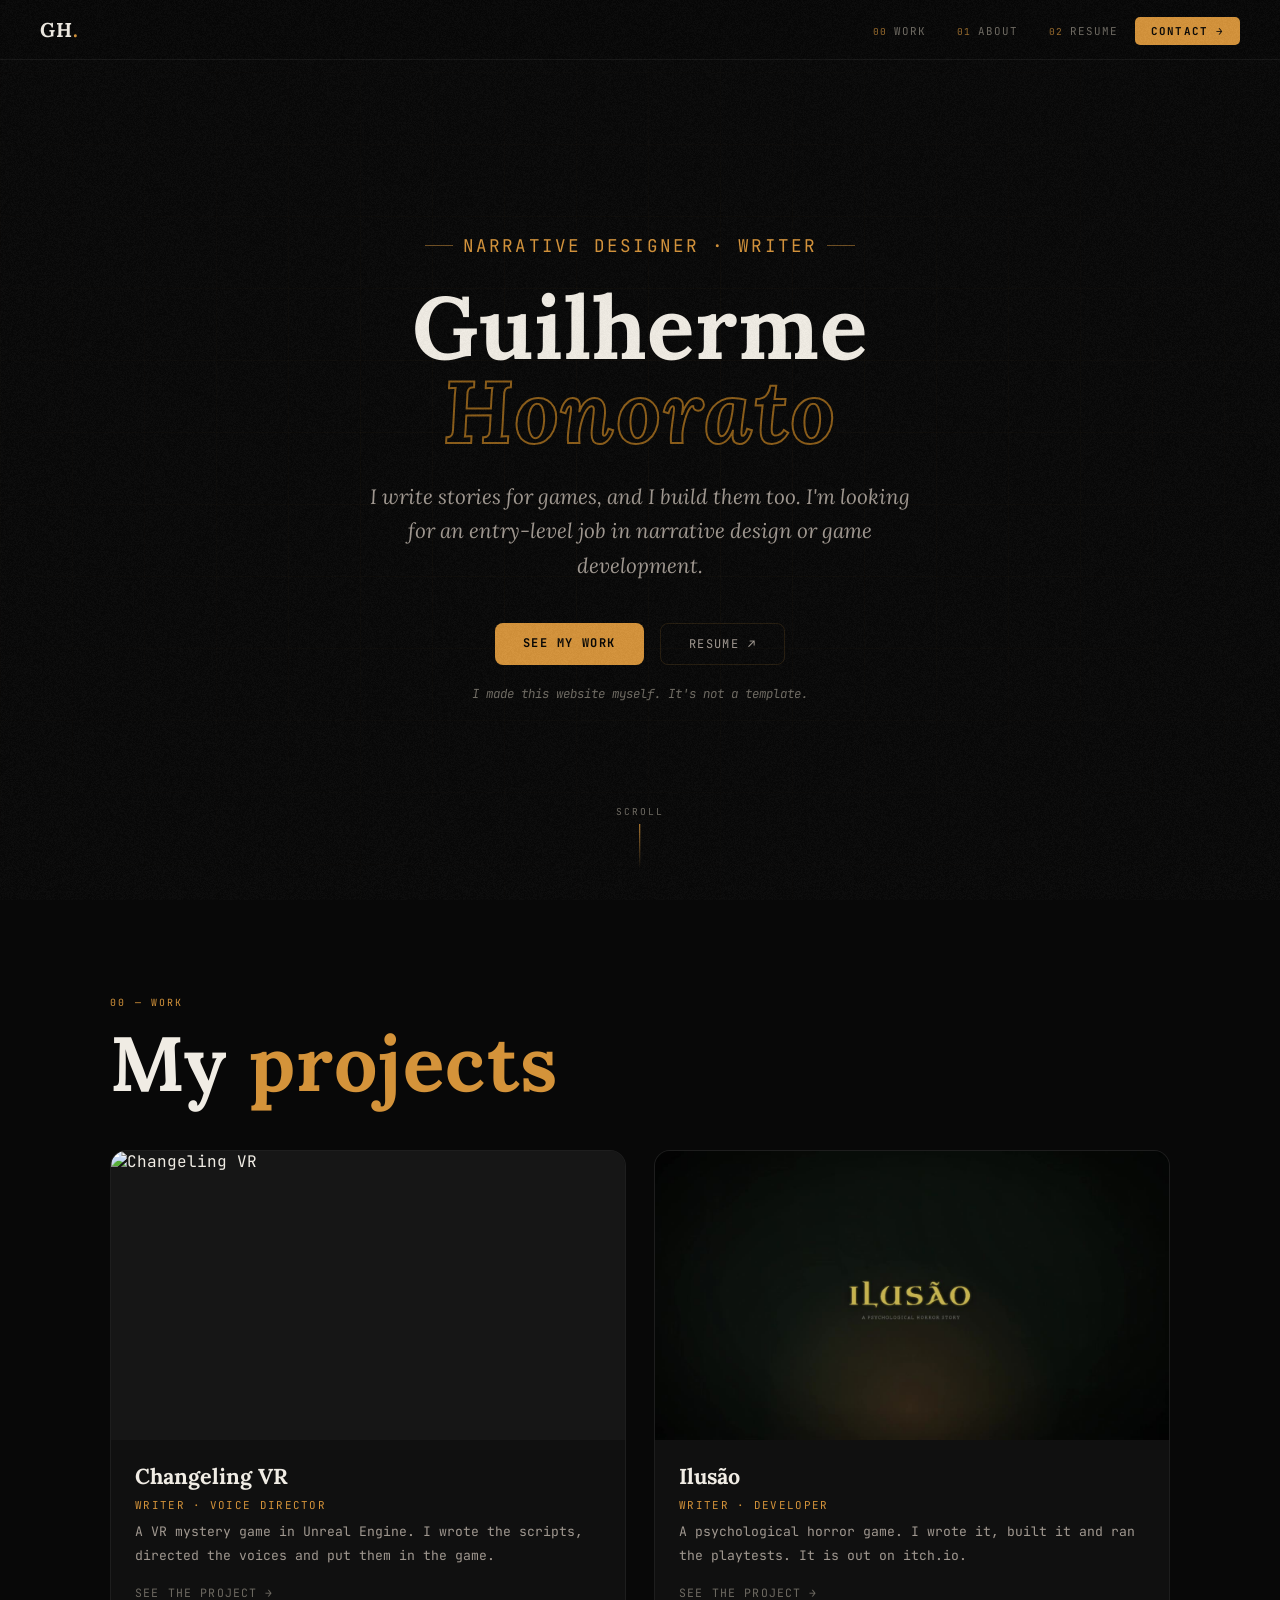
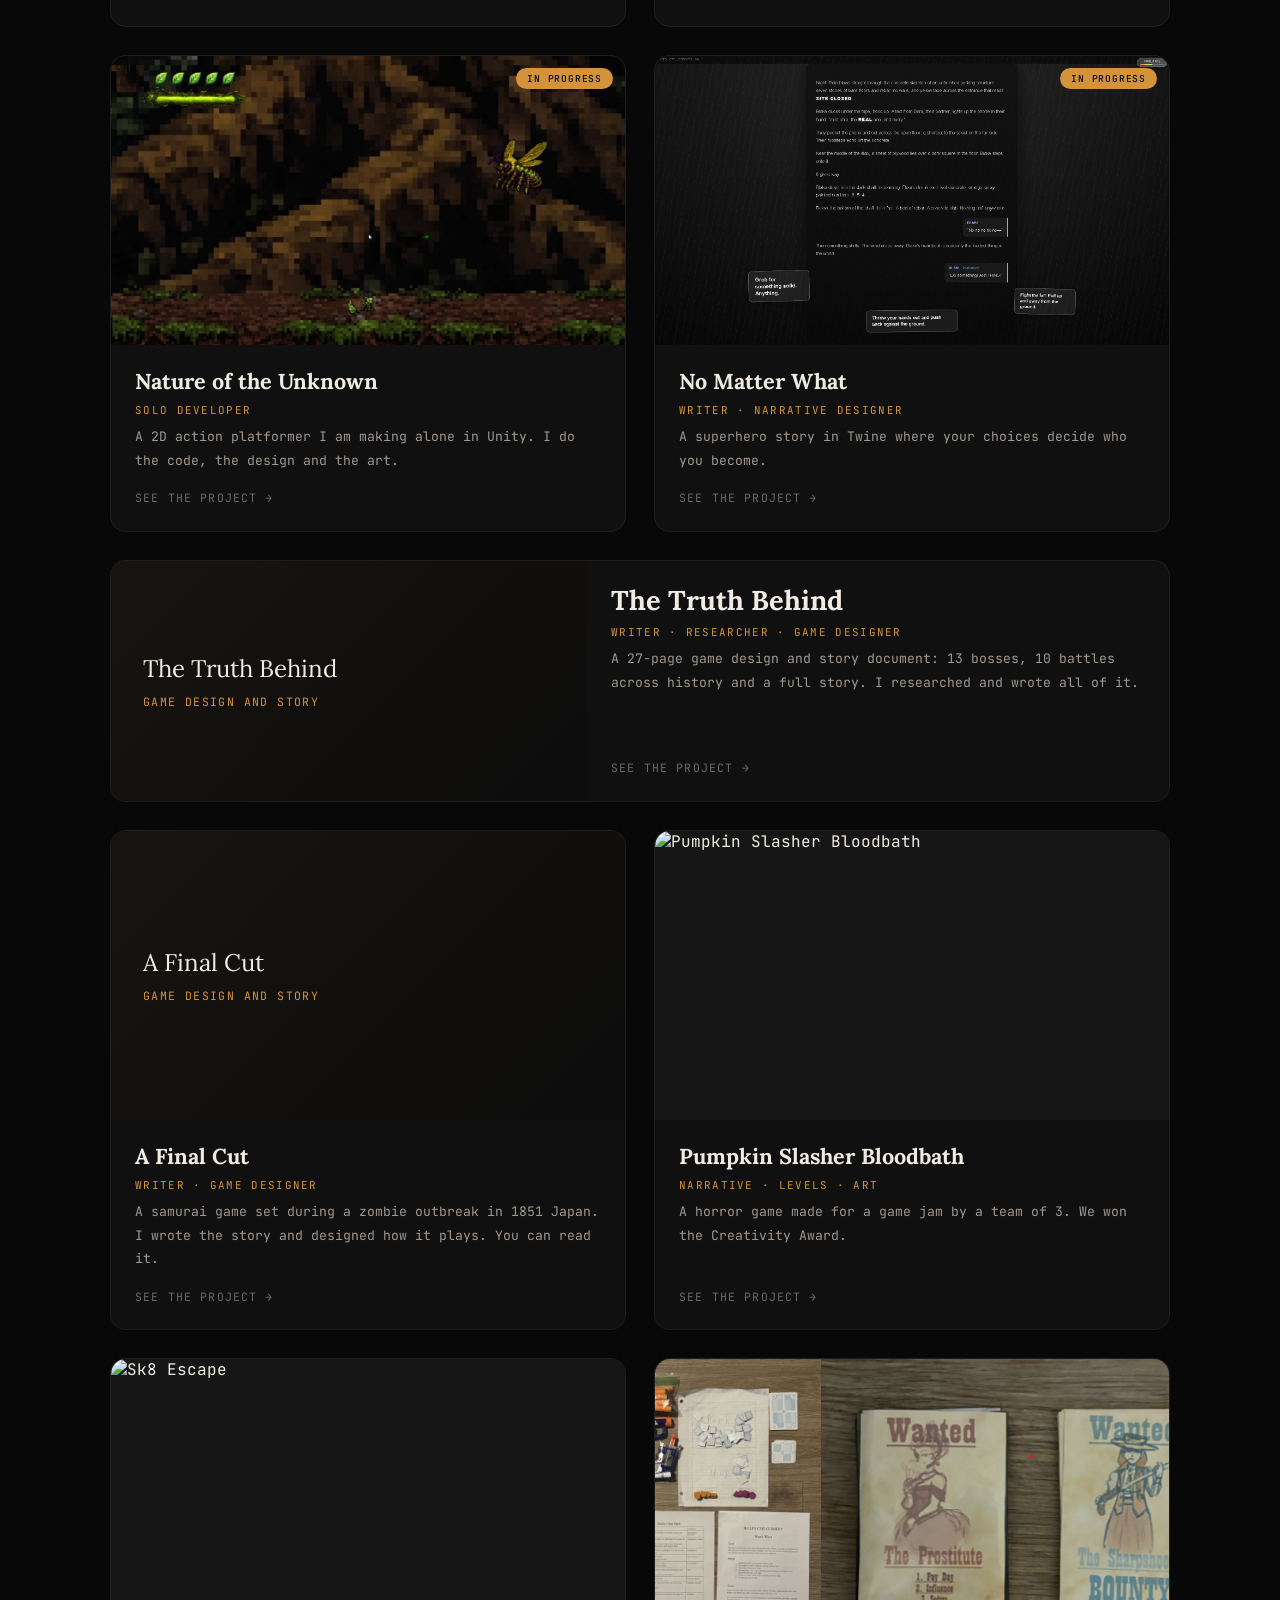
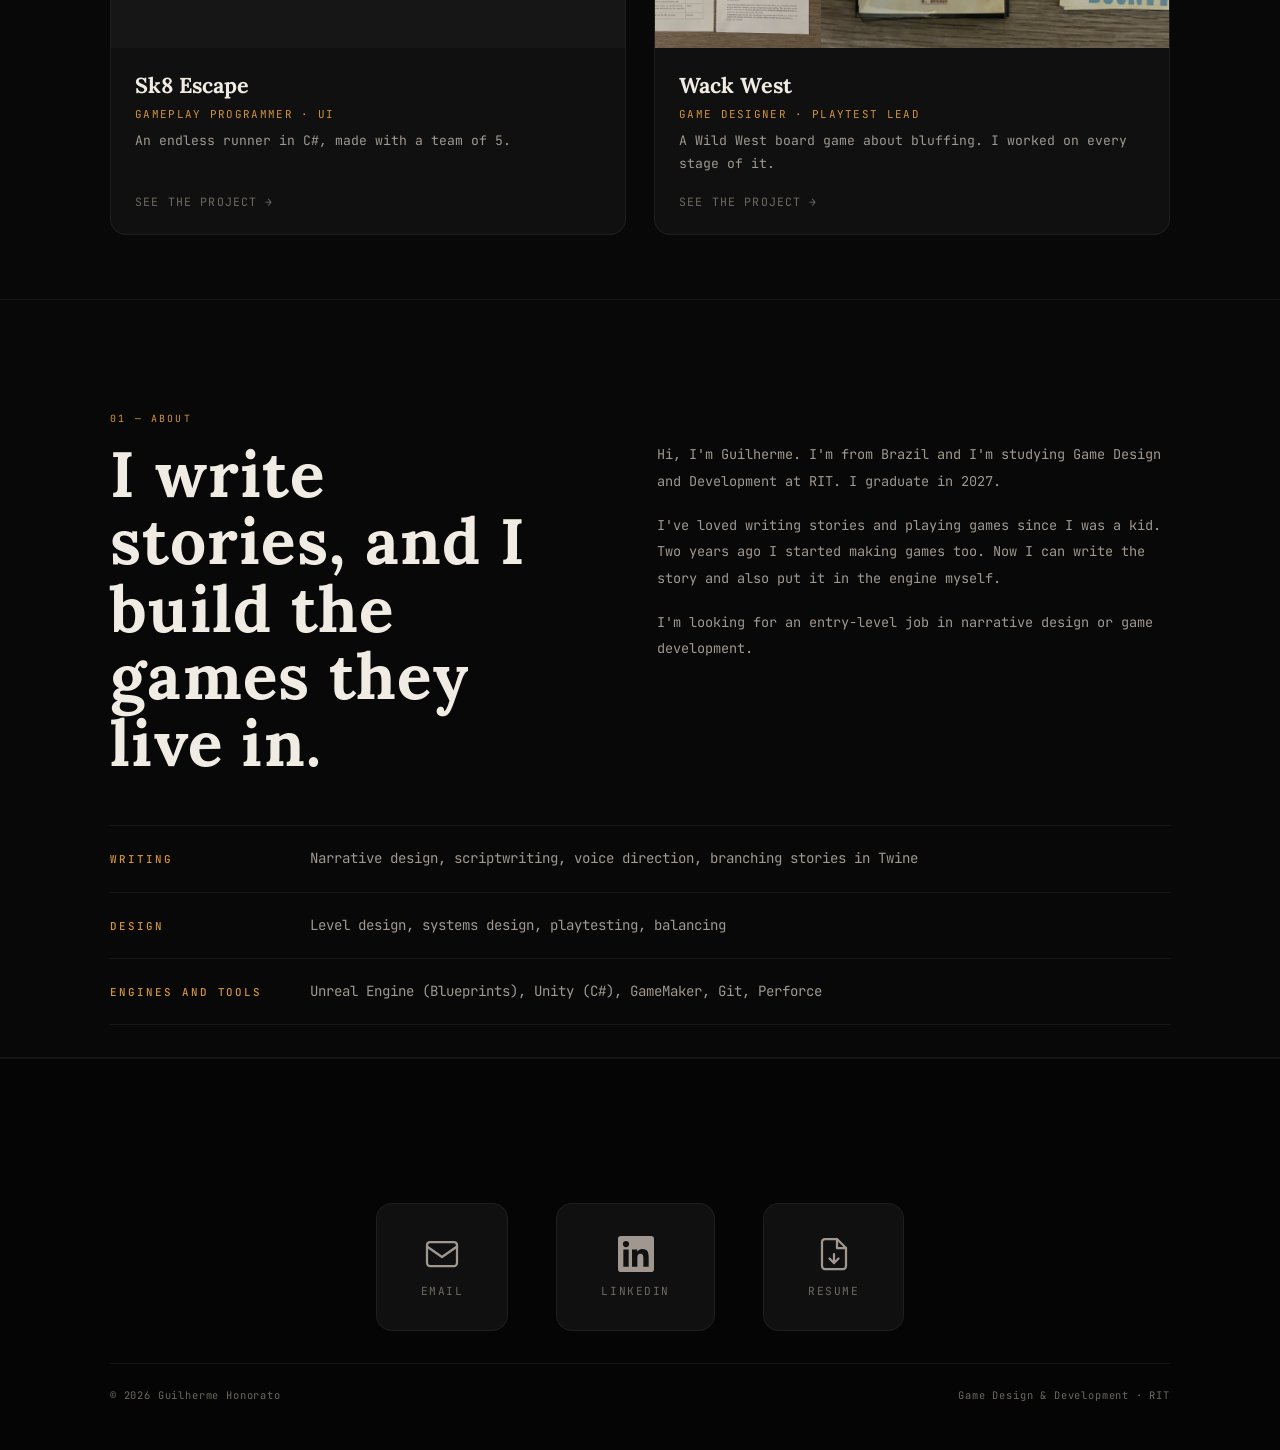
==== commit abddccf8: "Portfolio Brand New Version Portfolio Brand New Version" ====
--- a/index.html
+++ b/index.html
@@ -3,402 +3,153 @@
 <head>
   <meta charset="UTF-8">
   <meta name="viewport" content="width=device-width, initial-scale=1.0">
-  <title>Guilherme Honorato — Game Designer & Narrative Programmer</title>
+  <title>Guilherme Honorato | Narrative Designer and Writer</title>
+  <meta name="description" content="Portfolio of Guilherme Honorato, a game writer and narrative designer studying at RIT.">
   <link rel="preconnect" href="https://fonts.googleapis.com">
   <link rel="preconnect" href="https://fonts.gstatic.com" crossorigin>
   <link href="https://fonts.googleapis.com/css2?family=Lora:ital,wght@0,400;0,600;0,700;1,400;1,600&family=JetBrains+Mono:wght@300;400;500&display=swap" rel="stylesheet">
   <link rel="stylesheet" href="style.css">
-<style id="nmw-card">
-/* No Matter What: screenshot card */
-.proj-card--nmw { flex-direction: column; }
-.proj-card--nmw .pc-media { width: 100%; aspect-ratio: 16/9; min-height: 0; }
-.proj-card--nmw .pc-media img { width: 100%; height: 100%; object-fit: cover; display: block; }
-.proj-card--nmw .pc-tags-media { top: auto; bottom: 0.75rem; left: 0.75rem; }
-.proj-card--nmw .wip-badge { top: auto; bottom: 0.75rem; right: 0.75rem; }
-.proj-card--nmw .pc-media::after { content:""; position:absolute; inset:auto 0 0 0; height:35%; background:linear-gradient(to top, rgba(8,8,8,.85), transparent); pointer-events:none; }
-.proj-card--nmw .pc-tags-media, .proj-card--nmw .wip-badge { z-index: 2; }
-@media (max-width:600px){
-  .proj-card--nmw .wip-badge { top:.6rem; bottom:auto; right:.6rem; }
-  .proj-card--nmw .pc-tags-media { bottom:.6rem; left:.6rem; right:.6rem; }
-}
-
-</style>
 </head>
 <body>
-
-  <!-- GRAIN OVERLAY -->
   <canvas id="grain"></canvas>
-
-  <!-- ═══ NAV ═══ -->
   <nav id="nav">
-    <a href="#hero" class="nav-brand">GH<span class="brand-dot">.</span></a>
-    <button id="nav-toggle" aria-label="menu">
-      <span></span><span></span>
-    </button>
+    <a href="##hero" class="nav-brand">GH<span class="brand-dot">.</span></a>
+    <button id="nav-toggle" aria-label="menu"><span></span><span></span></button>
     <ul id="nav-links">
-      <li><a href="#about" data-num="00">About</a></li>
-      <li><a href="#professional" data-num="01">Professional</a></li>
-      <li><a href="#team" data-num="02">Team</a></li>
-      <li><a href="#personal" data-num="03">Personal</a></li>
+      <li><a href="#work" data-num="00">Work</a></li>
+      <li><a href="#about" data-num="01">About</a></li>
+      <li><a href="Honorato_Guilherme_Resume_GameDeveloper.pdf" target="_blank" data-num="02">Resume</a></li>
       <li><a href="#contact" class="nav-cta">Contact →</a></li>
     </ul>
   </nav>
 
-  <!-- ═══ HERO ═══ -->
   <section id="hero">
-    <div class="hero-bg">
-      <div class="hero-lines"></div>
-    </div>
+    <div class="hero-bg"><div class="hero-lines"></div></div>
     <div class="hero-inner">
-      <p class="hero-eyebrow reveal">Game Designer · Narrative Programmer · Storywriter</p>
+      <p class="hero-eyebrow reveal">Narrative Designer · Writer</p>
       <h1 class="hero-title">
         <span class="ht-row reveal r1">Guilherme</span>
         <span class="ht-row reveal r2"><em>Honorato</em></span>
       </h1>
-      <p class="hero-lead reveal">Crafting worlds, systems, and stories that players feel long after the screen goes dark.</p>
+      <p class="hero-lead reveal">I write stories for games, and I build them too. I'm looking for an entry-level job in narrative design or game development.</p>
       <div class="hero-actions reveal">
-        <a href="#professional" class="btn-solid">See my work</a>
+        <a href="#work" class="btn-solid">See my work</a>
         <a href="Honorato_Guilherme_Resume_GameDeveloper.pdf" target="_blank" class="btn-outline">Resume ↗</a>
       </div>
-    </div>
-    <div class="hero-scroll">
-      <span>scroll</span>
-      <div class="scroll-bar"></div>
-    </div>
+      <p class="hero-note reveal">I made this website myself. It's not a template.</p>
+    </div>
+    <div class="hero-scroll"><span>scroll</span><div class="scroll-bar"></div></div>
   </section>
 
-  <!-- ═══ ABOUT ═══ -->
-  <section id="about">
+  <section id="work">
     <div class="section-wrapper">
-      <div class="section-tag">00 — About</div>
+      <div class="section-tag">00 — Work</div>
+      <h2 class="section-heading reveal-up">My <span class="heading-amber">projects</span></h2>
+      <div class="work-grid">
+      <a class="work-tile reveal-up" href="changeling.html">
+        <div class="wt-img"><img src="https://i.ytimg.com/vi/B01VZdgthws/maxresdefault.jpg" alt="Changeling VR" loading="lazy" onerror="this.onerror=null;this.src=this.src.replace('maxresdefault','hqdefault')"></div>
+        <div class="wt-body">
+          <h3>Changeling VR</h3>
+          <p class="wt-role">Writer · Voice director</p>
+          <p class="wt-line">A VR mystery game in Unreal Engine. I wrote the scripts, directed the voices and put them in the game.</p>
+          <span class="wt-more">See the project →</span>
+        </div>
+      </a>
+      <a class="work-tile reveal-up" href="ilusao.html">
+        <div class="wt-img"><img src="ilusao-title.jpg" alt="Ilusão title screen" loading="lazy"></div>
+        <div class="wt-body">
+          <h3>Ilusão</h3>
+          <p class="wt-role">Writer · Developer</p>
+          <p class="wt-line">A psychological horror game. I wrote it, built it and ran the playtests. It is out on itch.io.</p>
+          <span class="wt-more">See the project →</span>
+        </div>
+      </a>
+      <a class="work-tile reveal-up" href="nature-of-the-unknown.html">
+        <div class="wt-img"><img src="nature-wasp.jpg" alt="Nature of the Unknown gameplay" loading="lazy"><div class="wt-badge">In progress</div></div>
+        <div class="wt-body">
+          <h3>Nature of the Unknown</h3>
+          <p class="wt-role">Solo developer</p>
+          <p class="wt-line">A 2D action platformer I am making alone in Unity. I do the code, the design and the art.</p>
+          <span class="wt-more">See the project →</span>
+        </div>
+      </a>
+      <a class="work-tile reveal-up" href="no-matter-what.html">
+        <div class="wt-img"><img src="NoMatterWhat.png" alt="No Matter What" loading="lazy"><div class="wt-badge">In progress</div></div>
+        <div class="wt-body">
+          <h3>No Matter What</h3>
+          <p class="wt-role">Writer · Narrative designer</p>
+          <p class="wt-line">A superhero story in Twine where your choices decide who you become.</p>
+          <span class="wt-more">See the project →</span>
+        </div>
+      </a>
+      <a class="work-tile work-tile--wide reveal-up" href="the-truth-behind.html">
+        <div class="wt-img"><div class="wt-img--text" style="position:absolute;inset:0"><span>The Truth Behind</span><em>Game design and story</em></div></div>
+        <div class="wt-body">
+          <h3>The Truth Behind</h3>
+          <p class="wt-role">Writer · Researcher · Game designer</p>
+          <p class="wt-line">A 27-page game design and story document: 13 bosses, 10 battles across history and a full story. I researched and wrote all of it.</p>
+          <span class="wt-more">See the project →</span>
+        </div>
+      </a>
+      <a class="work-tile reveal-up" href="a-final-cut.html">
+        <div class="wt-img"><div class="wt-img--text" style="position:absolute;inset:0"><span>A Final Cut</span><em>Game design and story</em></div></div>
+        <div class="wt-body">
+          <h3>A Final Cut</h3>
+          <p class="wt-role">Writer · Game designer</p>
+          <p class="wt-line">A samurai game set during a zombie outbreak in 1851 Japan. I wrote the story and designed how it plays. You can read it.</p>
+          <span class="wt-more">See the project →</span>
+        </div>
+      </a>
+      <a class="work-tile reveal-up" href="pumpkin-slasher.html">
+        <div class="wt-img"><img src="https://i.ytimg.com/vi/tjA5fHfdUwA/maxresdefault.jpg" alt="Pumpkin Slasher Bloodbath" loading="lazy" onerror="this.onerror=null;this.src=this.src.replace('maxresdefault','hqdefault')"></div>
+        <div class="wt-body">
+          <h3>Pumpkin Slasher Bloodbath</h3>
+          <p class="wt-role">Narrative · Levels · Art</p>
+          <p class="wt-line">A horror game made for a game jam by a team of 3. We won the Creativity Award.</p>
+          <span class="wt-more">See the project →</span>
+        </div>
+      </a>
+      <a class="work-tile reveal-up" href="sk8-escape.html">
+        <div class="wt-img"><img src="https://i.ytimg.com/vi/NzDVs-71ye8/maxresdefault.jpg" alt="Sk8 Escape" loading="lazy" onerror="this.onerror=null;this.src=this.src.replace('maxresdefault','hqdefault')"></div>
+        <div class="wt-body">
+          <h3>Sk8 Escape</h3>
+          <p class="wt-role">Gameplay programmer · UI</p>
+          <p class="wt-line">An endless runner in C#, made with a team of 5.</p>
+          <span class="wt-more">See the project →</span>
+        </div>
+      </a>
+      <a class="work-tile reveal-up" href="wack-west.html">
+        <div class="wt-img"><img src="WackWestBoard.png" alt="Wack West board" loading="lazy"></div>
+        <div class="wt-body">
+          <h3>Wack West</h3>
+          <p class="wt-role">Game designer · Playtest lead</p>
+          <p class="wt-line">A Wild West board game about bluffing. I worked on every stage of it.</p>
+          <span class="wt-more">See the project →</span>
+        </div>
+      </a>
+      </div>
+    </div>
+  </section>
+
+  <section id="about" class="about-simple">
+    <div class="section-wrapper">
+      <div class="section-tag">01 — About</div>
       <div class="about-top">
-        <h2 class="section-heading reveal-up">I build games that <span class="heading-amber">tell stories</span> worth playing.</h2>
+        <h2 class="section-heading reveal-up">I write stories, and I build the games they live in.</h2>
         <div class="about-bio reveal-up">
-          <p>Hi — I'm Guilherme, a storywriter, game programmer, and game designer from Brazil. I've been writing stories and playing games since childhood; two years ago I started <em>building</em> them.</p>
-          <p>I'm pursuing my Bachelor's in Game Design and Development at Rochester Institute of Technology (expected 2027), working across Unreal Engine blueprints, Unity C#, GameMaker, and full narrative systems design.</p>
-          <p>Beyond code and engines, I care deeply about the stories games tell — and I'm always pushing to make them unforgettable. I take on challenges not just to learn, but to grow into the developer those games deserve.</p>
-          <p class="about-note">I also build websites. You're on one. ;)</p>
-        </div>
-      </div>
-      <div class="skills-grid reveal-up">
-        <div class="skill-item"><span class="sk-icon">◈</span>Unreal Engine</div>
-        <div class="skill-item"><span class="sk-icon">◈</span>Blueprints</div>
-        <div class="skill-item"><span class="sk-icon">◈</span>Unity</div>
-        <div class="skill-item"><span class="sk-icon">◈</span>C# / Visual Studio</div>
-        <div class="skill-item"><span class="sk-icon">◈</span>GameMaker</div>
-        <div class="skill-item"><span class="sk-icon">◈</span>Twine / SugarCube</div>
-        <div class="skill-item"><span class="sk-icon">◈</span>Game Design</div>
-        <div class="skill-item"><span class="sk-icon">◈</span>Combat Design</div>
-        <div class="skill-item"><span class="sk-icon">◈</span>Level Design</div>
-        <div class="skill-item"><span class="sk-icon">◈</span>Systems Design</div>
-        <div class="skill-item"><span class="sk-icon">◈</span>Game Balancing</div>
-        <div class="skill-item"><span class="sk-icon">◈</span>Rapid Prototyping</div>
-        <div class="skill-item"><span class="sk-icon">◈</span>Narrative Design</div>
-        <div class="skill-item"><span class="sk-icon">◈</span>Scriptwriting</div>
-        <div class="skill-item"><span class="sk-icon">◈</span>Voice Direction</div>
-        <div class="skill-item"><span class="sk-icon">◈</span>Playtesting</div>
-        <div class="skill-item"><span class="sk-icon">◈</span>Pixel Art</div>
-        <div class="skill-item"><span class="sk-icon">◈</span>Animation</div>
-        <div class="skill-item"><span class="sk-icon">◈</span>UI / UX Design</div>
-        <div class="skill-item"><span class="sk-icon">◈</span>VFX</div>
-        <div class="skill-item"><span class="sk-icon">◈</span>Git &amp; GitHub</div>
-        <div class="skill-item"><span class="sk-icon">◈</span>Perforce</div>
-        <div class="skill-item"><span class="sk-icon">◈</span>Team Leadership</div>
-        <div class="skill-item"><span class="sk-icon">◈</span>Game Jams</div>
+          <p>Hi, I'm Guilherme. I'm from Brazil and I'm studying Game Design and Development at RIT. I graduate in 2027.</p>
+          <p>I've loved writing stories and playing games since I was a kid. Two years ago I started making games too. Now I can write the story and also put it in the engine myself.</p>
+          <p>I'm looking for an entry-level job in narrative design or game development.</p>
+        </div>
+      </div>
+      <div class="skill-groups reveal-up">
+        <div class="skill-group"><h3>Writing</h3><p>Narrative design, scriptwriting, voice direction, branching stories in Twine</p></div>
+        <div class="skill-group"><h3>Design</h3><p>Level design, systems design, playtesting, balancing</p></div>
+        <div class="skill-group"><h3>Engines and tools</h3><p>Unreal Engine (Blueprints), Unity (C#), GameMaker, Git, Perforce</p></div>
       </div>
     </div>
   </section>
 
-  <!-- ═══ PROFESSIONAL ═══ -->
-  <section id="professional">
-    <div class="section-wrapper">
-      <div class="section-tag">01 — Professional Work</div>
-      <h2 class="section-heading reveal-up">Professional</h2>
-
-      <div class="featured-card reveal-up">
-        <div class="fc-media">
-          <div class="yt-wrap">
-            <iframe src="https://www.youtube.com/embed/B01VZdgthws" title="Changeling VR Trailer"
-              frameborder="0" allow="accelerometer; autoplay; clipboard-write; encrypted-media; gyroscope; picture-in-picture" allowfullscreen>
-            </iframe>
-          </div>
-        </div>
-        <div class="fc-body">
-          <div class="fc-tags">
-            <span>VR</span><span>Unreal Engine</span><span>Narrative</span>
-          </div>
-          <h3>Changeling VR</h3>
-          <p class="role-line">My role · Narrative Writer · Voice Director · Blueprint Implementer</p>
-          <p class="premise">A narrative mystery VR game in Unreal Engine about a detective who can dream-walk through other people's memories.</p>
-          <p class="contrib-label">What I did</p>
-          <ul class="contrib-list">
-            <li><strong>Wrote and revised scripts and voice lines</strong> across multiple levels of the game.</li>
-            <li><strong>Took full ownership of Aurelia's Loss</strong>, one of the game's levels.</li>
-            <li><strong>Directed voice recording sessions</strong> to get authentic, believable delivery.</li>
-            <li><strong>Implemented voice lines in-engine</strong> using Unreal Engine's Blueprint system.</li>
-            <li><strong>Scripted character positioning and movement</strong> within levels with Blueprints.</li>
-            <li><strong>Contributed to level design and story-driven programming</strong> so the narrative stayed consistent from level to level.</li>
-          </ul>
-          <a href="https://changelingvr.vercel.app/" target="_blank" class="btn-solid">Visit website ↗</a>
-        </div>
-      </div>
-    </div>
-  </section>
-
-  <!-- ═══ TEAM PROJECTS ═══ -->
-  <section id="team">
-    <div class="section-wrapper">
-      <div class="section-tag">02 — Team Projects</div>
-      <h2 class="section-heading reveal-up">Team Work</h2>
-
-      <div class="cards-grid">
-
-        <!-- Pumpkin Slasher -->
-        <article class="proj-card reveal-up" style="--delay:0ms">
-          <div class="pc-media">
-            <div class="yt-wrap">
-              <iframe src="https://www.youtube.com/embed/tjA5fHfdUwA" title="Pumpkin Slasher Bloodbath"
-                frameborder="0" allow="accelerometer; autoplay; clipboard-write; encrypted-media; gyroscope; picture-in-picture" allowfullscreen>
-              </iframe>
-            </div>
-            <div class="pc-tags-media"><span>GameMaker</span><span>Game Jam</span><span>Horror</span></div>
-            <div class="award-badge">🏆 Creativity Award</div>
-          </div>
-          <div class="pc-body">
-            <h3>Pumpkin Slasher Bloodbath</h3>
-            <p class="role-line">My role · Narrative Designer · Level Designer · Environment Artist</p>
-            <p class="premise">A retro hack-and-slash horror game made in GameMaker by a 3-person team for a "Nostalgia"-themed game jam.</p>
-            <p class="contrib-label">What I did</p>
-            <ul class="contrib-list">
-              <li><strong>Created the narrative</strong> behind the game and its framing: a kid playing a horror game who has to fix glitches before the monster reaches the real world.</li>
-              <li><strong>Helped shape the whole concept</strong> from the first ideas, not just my own department.</li>
-              <li><strong>Designed levels and built the maps</strong> the player moves through.</li>
-              <li><strong>Drew the environment sprites</strong>: houses, lakes, and pumpkin patches.</li>
-            </ul>
-            <p class="pc-role"><span>Result:</span> Our team won the game jam's Creativity Award.</p>
-            <a href="https://granola.gg/app/project/44f5cc1e/project_invite" target="_blank" class="btn-outline-sm">View build ↗</a>
-          </div>
-        </article>
-
-        <!-- Sk8 Escape -->
-        <article class="proj-card reveal-up" style="--delay:80ms">
-          <div class="pc-media">
-            <div class="yt-wrap">
-              <iframe src="https://www.youtube.com/embed/NzDVs-71ye8" title="Sk8 Escape"
-                frameborder="0" allow="accelerometer; autoplay; clipboard-write; encrypted-media; gyroscope; picture-in-picture" allowfullscreen>
-              </iframe>
-            </div>
-            <div class="pc-tags-media"><span>C#</span><span>Visual Studio</span><span>Mobile</span></div>
-          </div>
-          <div class="pc-body">
-            <h3>Sk8 Escape</h3>
-            <p class="role-line">My role · Gameplay Programmer · UI Designer</p>
-            <p class="premise">An endless runner built in C# (Visual Studio 2022) by a 5-person class team, where a skater escapes the cops by managing speed.</p>
-            <p class="contrib-label">What I did</p>
-            <ul class="contrib-list">
-              <li><strong>Implemented character movement</strong>, the core of how the game feels to play.</li>
-              <li><strong>Designed the Start, Pause, and Game Over screens</strong> that frame every run.</li>
-              <li><strong>Created the afterimage effect</strong> that shows the player's speed visually.</li>
-              <li><strong>Worked inside a 5-person team</strong>, building my systems to fit what the others made.</li>
-            </ul>
-          </div>
-        </article>
-
-        <!-- Wack West -->
-        <article class="proj-card proj-card--wide reveal-up" style="--delay:160ms">
-          <div class="pc-media pc-media--img">
-            <img src="./WackWestBoard.png" alt="Wack West board game layout">
-            <div class="pc-tags-media">
-              <span>Board Game</span>
-              <span>Social Deduction</span>
-              <span>Wild West</span>
-            </div>
-          </div>
-          <div class="pc-body">
-            <h3>Wack West</h3>
-            <p class="role-line">My role · Game Designer · Playtest Lead</p>
-            <p class="premise">A team-designed social deduction board game set in the Wild West, where players use or bluff their character abilities.</p>
-            <p class="contrib-label">What I did</p>
-            <ul class="contrib-list">
-              <li><strong>Contributed at every stage of development</strong>, from the first concept discussions to the finished game.</li>
-              <li><strong>Designed characters and their abilities</strong>, the tools players use or bluff with.</li>
-              <li><strong>Wrote the rules</strong> that govern play.</li>
-              <li><strong>Shaped the visual style</strong> of the game.</li>
-              <li><strong>Organized playtests and gathered player feedback</strong>, then made balance adjustments to refine gameplay.</li>
-            </ul>
-          </div>
-        </article>
-
-      </div>
-    </div>
-  </section>
-
-  <!-- ═══ PERSONAL PROJECTS ═══ -->
-  <section id="personal">
-    <div class="section-wrapper">
-      <div class="section-tag">03 — Personal Projects</div>
-      <h2 class="section-heading reveal-up">Personal Work</h2>
-
-      <!-- Nature of the Unknown -->
-      <div class="personal-featured reveal-up">
-        <article class="proj-card proj-card--personal-hero">
-          <div class="pc-media">
-            <div class="yt-wrap">
-              <iframe src="https://www.youtube.com/embed/oddXxxu_DoI" title="Nature of the Unknown Alpha"
-                frameborder="0" allow="accelerometer; autoplay; clipboard-write; encrypted-media; gyroscope; picture-in-picture" allowfullscreen>
-              </iframe>
-            </div>
-            <div class="pc-tags-media">
-              <span>Unity</span><span>C#</span><span>2D Platformer</span><span>Pixel Art</span><span>Solo</span>
-            </div>
-            <div class="wip-badge">Work in Progress</div>
-          </div>
-          <div class="pc-body">
-            <h3>Nature of the Unknown</h3>
-            <p class="role-line">My role · Solo Developer · Programmer · Designer · Pixel Artist</p>
-            <p class="premise">A 2D action-platformer in Unity set in a dark Amazon rainforest, where a grasshopper fights insects and bosses with a timing-based dodge-parry.</p>
-            <p class="contrib-label">What I did — everything, as a solo developer</p>
-            <div class="nature-contributions">
-              <div class="nc-col">
-                <p class="nc-label">Programming</p>
-                <ul>
-                  <li>Player movement, jumping, and double jump</li>
-                  <li>Melee combat system</li>
-                  <li>Dash / dodge-parry with counterattacks</li>
-                  <li>Projectile reflection</li>
-                  <li>Health, damage, and game states</li>
-                  <li>Enemy behaviors for each enemy type</li>
-                  <li>A multi-phase spider boss</li>
-                </ul>
-              </div>
-              <div class="nc-col">
-                <p class="nc-label">Design, Art & Production</p>
-                <ul>
-                  <li>Designed the game around the dodge-parry mechanic</li>
-                  <li>Encounter design and enemy placement</li>
-                  <li>Tutorials, progression, and difficulty balancing</li>
-                  <li>All pixel art and animation, drawn from scratch</li>
-                  <li>UI and VFX</li>
-                  <li>Playtesting, debugging, and overall production</li>
-                </ul>
-              </div>
-            </div>
-            <p class="pc-role"><span>Next:</span> I'm writing the game's narrative script alongside development.</p>
-          </div>
-        </article>
-      </div>
-
-      <!-- No Matter What -->
-      <div class="personal-featured reveal-up">
-        <article class="proj-card proj-card--personal-hero proj-card--nmw">
-          <div class="pc-media">
-            <img src="./NoMatterWhat.png" alt="No Matter What — Issue 1, the first choice screen" loading="lazy">
-          <div class="pc-tags-media">
-              <span>Twine</span><span>SugarCube</span><span>Branching Narrative</span>
-            </div>
-            <div class="wip-badge">Work in Progress</div>
-          </div>
-          <div class="pc-body">
-            <h3>No Matter What</h3>
-            <p class="role-line">My role · Writer · Narrative Designer · Twine Developer</p>
-            <p class="premise">A branching superhero story inspired by Invincible and superhero comics, where your choices decide whether you become a hero, a vigilante, or a villain.</p>
-            <p class="contrib-label">What I did</p>
-            <div class="nature-contributions">
-              <div class="nc-col">
-                <p class="nc-label">Story & Systems Design</p>
-                <ul>
-                  <li>Created the original characters and the story</li>
-                  <li>Designed the Choice Continuum, a protector-vs-punisher meter that drives status, reputation, and endings</li>
-                  <li>Planned a five-issue branching arc where every choice has a cost</li>
-                  <li>Weighted choices so big decisions leave marks that never go away</li>
-                  <li>Revised the story from professor feedback</li>
-                </ul>
-              </div>
-              <div class="nc-col">
-                <p class="nc-label">Writing & Implementation</p>
-                <ul>
-                  <li>Prototyped scenes as screenplays in Trelby before adapting them to interactive prose</li>
-                  <li>Built it in Twine with SugarCube</li>
-                  <li>Page theme and status chip react to how society sees the player</li>
-                  <li>"X will remember that" callbacks for major choices</li>
-                  <li>Comic-style "Issues" and choices laid out around the text</li>
-                </ul>
-              </div>
-            </div>
-            <p class="pc-role"><span>Status:</span> In development — aiming for a more complete build by the end of the year.</p>
-          </div>
-        </article>
-      </div>
-
-      <!-- Script cards row -->
-      <div class="personal-grid">
-
-        <!-- A Final Cut -->
-        <article class="script-card reveal-up" style="--delay:0ms">
-          <div class="sc-number">03</div>
-          <div class="sc-tags"><span>Hack & Slash</span><span>Feudal Japan</span><span>Unreal Engine</span></div>
-          <h3>A Final Cut</h3>
-          <p class="role-line">My role · Writer · Game Designer</p>
-          <p class="premise">A third-person samurai hack-and-slash set during a zombie outbreak in 1851 Feudal Japan.</p>
-          <p class="contrib-label">What I did</p>
-          <ul class="contrib-list">
-            <li><strong>Wrote the full game script</strong>, including the story of the samurai Hao and his search for his loved one.</li>
-            <li><strong>Designed the game's mechanics</strong> and fleshed them out on paper.</li>
-            <li><strong>Now building it in Unreal Engine</strong> to bring the script to life.</li>
-          </ul>
-          <p class="sc-status">Script complete · In production (Unreal Engine)</p>
-          <a href="Portfolio - A Final Cut.pdf" target="_blank" class="btn-outline-sm">Read script ↗</a>
-        </article>
-
-        <!-- The Truth Behind -->
-        <article class="script-card reveal-up" style="--delay:80ms">
-          <div class="sc-number">04</div>
-          <div class="sc-tags"><span>Action RPG</span><span>Dark Fantasy</span><span>Unreal Engine</span></div>
-          <h3>The Truth Behind</h3>
-          <p class="role-line">My role · Writer · Game Designer</p>
-          <p class="premise">A complex action RPG where a demon hunting archangels uncovers a terrible truth about her own past.</p>
-          <p class="contrib-label">What I did</p>
-          <ul class="contrib-list">
-            <li><strong>Wrote a complete script and story</strong> for the whole game, including the twist that drives its protagonist, Glasya.</li>
-            <li><strong>Started production in Unreal Engine</strong>, learning the engine by building the game.</li>
-          </ul>
-          <p class="sc-status">Full script complete · Early production (Unreal Engine)</p>
-          <a href="Portfolio - The Truth Behind.pdf" target="_blank" class="btn-outline-sm">Read script ↗</a>
-        </article>
-
-        <!-- Ilusão -->
-        <article class="proj-card proj-card--ilusao reveal-up" style="--delay:160ms">
-          <div class="pc-media">
-            <div class="yt-wrap">
-              <iframe src="https://www.youtube.com/embed/Cu6AQsZk3BQ" title="Ilusão Trailer"
-                frameborder="0" allow="accelerometer; autoplay; clipboard-write; encrypted-media; gyroscope; picture-in-picture" allowfullscreen>
-              </iframe>
-            </div>
-            <div class="pc-tags-media"><span>Psychological Horror</span><span>Released</span></div>
-          </div>
-          <div class="pc-body">
-            <h3>Ilusão</h3>
-            <p class="role-line">My role · Writer · Sole Developer · Playtest Lead</p>
-            <p class="premise">A psychological horror game, released on itch.io.</p>
-            <p class="contrib-label">What I did</p>
-            <ul class="contrib-list">
-              <li><strong>Wrote the game</strong> — responsible for all of its writing.</li>
-              <li><strong>Handled the full development</strong> of the game, from start to release.</li>
-              <li><strong>Ran playtests</strong> and used the feedback to make the game better.</li>
-              <li><strong>Released it</strong> on itch.io and built its official website.</li>
-            </ul>
-            <div class="ilusao-links">
-              <a href="https://guihono.github.io/ilusao-game/" target="_blank" class="btn-solid">Official Website ↗</a>
-              <a href="https://guihonorato.itch.io/ilusao" target="_blank" class="btn-outline-sm">Play on itch.io ↗</a>
-            </div>
-          </div>
-        </article>
-
-      </div>
-    </div>
-  </section>
-
-  <!-- ═══ CONTACT / FOOTER ═══ -->
   <footer id="contact">
     <div class="footer-inner">
       <div class="footer-icons-row reveal-up">
@@ -427,11 +178,10 @@
       </div>
       <div class="footer-bottom">
         <span>© 2026 Guilherme Honorato</span>
-        <span>Game Design & Development · Rochester Institute of Technology</span>
+        <span>Game Design &amp; Development · RIT</span>
       </div>
     </div>
   </footer>
-
   <script>
   /* ── GRAIN ── */
   (function(){
@@ -486,11 +236,22 @@
   window.addEventListener('scroll', () => {
     let current = '';
     sections.forEach(s => { if(window.scrollY >= s.offsetTop - 140) current = s.id; });
-    navAs.forEach(a => {
-      a.classList.remove('active');
-      if(a.getAttribute('href') === '#'+current) a.classList.add('active');
-    });
+    navAs.forEach(a => { a.classList.toggle('active', a.getAttribute('href') === '#'+current); });
   }, { passive: true });
+  
+  /* ── LIGHTBOX ── */
+  (function(){
+    const imgs = document.querySelectorAll('.pp-fig img, .pp-media--img img');
+    if(!imgs.length) return;
+    const lb = document.createElement('div'); lb.id = 'lb';
+    lb.innerHTML = '<button aria-label="Close">×</button><img alt="">';
+    document.body.appendChild(lb);
+    const big = lb.querySelector('img');
+    const close = () => lb.classList.remove('open');
+    imgs.forEach(i => i.addEventListener('click', () => { big.src = i.src; big.alt = i.alt; lb.classList.add('open'); }));
+    lb.addEventListener('click', close);
+    document.addEventListener('keydown', e => { if(e.key === 'Escape') close(); });
+  })();
   </script>
 </body>
 </html>
--- a/style.css
+++ b/style.css
@@ -475,3 +475,95 @@
   .proj-card--nmw .wip-badge { top:.6rem; bottom:auto; right:.6rem; }
   .proj-card--nmw .pc-tags-media { bottom:.6rem; left:.6rem; right:.6rem; }
 }
+
+
+/* ═══ V2 ═══ */
+.hero-lead { max-width: 34rem; }
+.hero-note { margin-top: 1.25rem; font-size: .78rem; color: var(--muted); font-style: italic; }
+.about-simple { padding-bottom: 2rem; }
+.skill-groups { border-top: 1px solid var(--border2); margin-top: 3rem; }
+.skill-group { display: grid; grid-template-columns: 11rem 1fr; gap: 1.5rem; padding: 1.25rem 0; border-bottom: 1px solid var(--border2); align-items: baseline; }
+.skill-group h3 { font-family: var(--ff-mono); font-size: .68rem; letter-spacing: .18em; text-transform: uppercase; color: var(--amber); font-weight: 500; }
+.skill-group p { font-size: .88rem; color: var(--mid); line-height: 1.8; }
+
+#work { padding: 6rem 0 4rem; }
+.work-grid { display: grid; grid-template-columns: repeat(2, 1fr); gap: 1.75rem; margin-top: 2.5rem; }
+.work-tile { display: flex; flex-direction: column; background: var(--bg-card); border: 1px solid var(--border2); border-radius: var(--radius); overflow: hidden; color: inherit; transition: transform var(--t) var(--ease), border-color var(--t); }
+.work-tile:hover { transform: translateY(-4px); border-color: var(--amber-dk); }
+.work-tile:hover .wt-more { color: var(--amber); }
+.wt-img { position: relative; aspect-ratio: 16/9; background: var(--bg-card-2); overflow: hidden; }
+.wt-img img { width: 100%; height: 100%; object-fit: cover; transition: transform .6s var(--ease); }
+.work-tile:hover .wt-img img { transform: scale(1.04); }
+.wt-img--text { display: flex; flex-direction: column; justify-content: center; gap: .6rem; padding: 2rem; background: linear-gradient(135deg,#171310,#0d0d0d); }
+.wt-img--text span { font-family: var(--ff-serif); font-size: 1.5rem; color: var(--white); }
+.wt-img--text em { font-style: normal; font-size: .72rem; color: var(--amber); letter-spacing: .12em; text-transform: uppercase; }
+.wt-badge { position: absolute; top: .75rem; right: .75rem; padding: .25rem .7rem; border-radius: 99px; background: var(--amber); color: #080808; font-size: .6rem; font-weight: 500; letter-spacing: .08em; text-transform: uppercase; }
+.wt-body { padding: 1.4rem 1.5rem 1.6rem; display: flex; flex-direction: column; gap: .5rem; flex: 1; }
+.wt-body h3 { font-family: var(--ff-display); font-size: 1.35rem; font-weight: 700; color: var(--white); }
+.wt-role { font-size: .68rem; letter-spacing: .12em; text-transform: uppercase; color: var(--amber); }
+.wt-line { font-size: .82rem; line-height: 1.8; color: var(--mid); }
+.wt-more { margin-top: auto; padding-top: .6rem; font-size: .72rem; letter-spacing: .1em; text-transform: uppercase; color: var(--muted); transition: color var(--t); }
+.work-also { margin-top: 2.5rem; font-size: .82rem; color: var(--muted); line-height: 1.9; }
+.work-also strong { color: var(--mid); font-weight: 500; }
+
+/* project pages */
+.pp { padding: 110px 0 5rem; }
+.pp-back { display: inline-block; font-size: .72rem; letter-spacing: .1em; text-transform: uppercase; color: var(--muted); margin-bottom: 2rem; transition: color var(--t); }
+.pp-back:hover { color: var(--amber); }
+.pp h1 { font-family: var(--ff-display); font-weight: 700; font-size: clamp(2.2rem,5vw,3.6rem); line-height: 1.1; margin-bottom: .75rem; }
+.pp-role { font-size: .8rem; letter-spacing: .12em; text-transform: uppercase; color: var(--amber); margin-bottom: 1.25rem; }
+.pp-intro { font-family: var(--ff-serif); font-style: italic; font-size: 1.1rem; line-height: 1.8; color: var(--mid); max-width: 44rem; margin-bottom: 2.5rem; }
+.pp-media { position: relative; aspect-ratio: 16/9; border-radius: var(--radius); overflow: hidden; background: #000; border: 1px solid var(--border2); margin-bottom: 3rem; }
+.pp-media iframe, .pp-media img { position: absolute; inset: 0; width: 100%; height: 100%; border: 0; object-fit: cover; }
+.pp-cols { display: grid; grid-template-columns: 1.4fr 1fr; gap: 4rem; align-items: start; }
+.pp h2 { font-family: var(--ff-mono); font-size: .72rem; letter-spacing: .2em; text-transform: uppercase; color: var(--amber); font-weight: 500; margin-bottom: 1.1rem; }
+.pp-list { list-style: none; }
+.pp-list li { position: relative; padding: .8rem 0 .8rem 1.4rem; border-bottom: 1px solid var(--border2); font-size: .9rem; line-height: 1.8; color: var(--mid); }
+.pp-list li::before { content: "–"; position: absolute; left: 0; color: var(--amber); }
+.pp-side p { font-size: .86rem; line-height: 1.9; color: var(--mid); margin-bottom: 1.25rem; }
+.pp-side .tags { display: flex; flex-wrap: wrap; gap: .4rem; margin-bottom: 1.5rem; }
+.pp-side .tags span { font-size: .6rem; letter-spacing: .1em; text-transform: uppercase; padding: .25rem .65rem; border: 1px solid var(--border); border-radius: 99px; color: var(--amber); }
+.pp-side .links { display: flex; flex-wrap: wrap; gap: .75rem; }
+.pp-gallery { display: grid; grid-template-columns: repeat(2,1fr); gap: 1rem; margin-top: 3rem; }
+.pp-gallery img { width: 100%; border-radius: var(--radius-sm); border: 1px solid var(--border2); }
+.pp-block { margin-bottom: 4rem; }
+.pp-block + .pp-block { padding-top: 3rem; border-top: 1px solid var(--border2); }
+.pp-next { display: flex; justify-content: space-between; gap: 1rem; margin-top: 4rem; padding-top: 2rem; border-top: 1px solid var(--border2); font-size: .78rem; }
+.pp-next a { color: var(--mid); } .pp-next a:hover { color: var(--amber); }
+@media (min-width: 901px) { .work-tile:last-child:nth-child(odd) { grid-column: 1 / -1; flex-direction: row; } .work-tile:last-child:nth-child(odd) .wt-img { width: 45%; aspect-ratio: auto; min-height: 220px; } }
+@media (max-width: 900px) {
+  .work-grid { grid-template-columns: 1fr; }
+  .pp-cols { grid-template-columns: 1fr; gap: 2.5rem; }
+  .skill-group { grid-template-columns: 1fr; gap: .4rem; }
+  .pp-gallery { grid-template-columns: 1fr; }
+}
+
+.pp-text { font-size: .92rem; line-height: 2; color: var(--mid); margin-bottom: 2.2rem; max-width: 46rem; }
+.pp-text p + p { margin-top: 1rem; }
+.pp-text strong { color: var(--white); font-weight: 500; }
+.pp-fig { margin: 0; }
+.pp-fig img { width: 100%; border-radius: var(--radius-sm); border: 1px solid var(--border2); }
+.pp-fig figcaption { margin-top: .6rem; font-size: .72rem; color: var(--muted); line-height: 1.7; }
+.pp-figs { display: grid; grid-template-columns: repeat(auto-fit,minmax(260px,1fr)); gap: 1.25rem; margin-top: 3rem; }
+.pp-media--img { aspect-ratio: auto; background: transparent; }
+.pp-stats { display: flex; flex-wrap: wrap; gap: 1rem 3rem; margin: 0 0 2.5rem; padding: 1.5rem 0; border-top: 1px solid var(--border2); border-bottom: 1px solid var(--border2); }
+.pp-stats div { display: flex; flex-direction: column; gap: .25rem; }
+.pp-stats b { font-family: var(--ff-display); font-size: 2rem; font-weight: 700; color: var(--amber); line-height: 1; }
+.pp-stats span { font-size: .68rem; letter-spacing: .12em; text-transform: uppercase; color: var(--muted); }
+.pp-sub { margin-top: 3.5rem; }
+.pp-sub h2 { margin-bottom: 1rem; }
+.pp-list--2 { columns: 2; column-gap: 3rem; }
+.pp-list--2 li { break-inside: avoid; }
+@media (max-width: 900px) { .pp-list--2 { columns: 1; } }
+.pp-media--img img { position: static; height: auto; }
+@media (min-width: 901px) { .work-tile:last-child:nth-child(odd):not(.work-tile--wide) { grid-column: auto; flex-direction: column; } .work-tile:last-child:nth-child(odd):not(.work-tile--wide) .wt-img { width: 100%; aspect-ratio: 16/9; min-height: 0; } }
+.work-tile--wide { grid-column: 1 / -1; flex-direction: row; }
+.work-tile--wide .wt-img { width: 45%; aspect-ratio: auto; min-height: 240px; }
+.work-tile--wide .wt-body { justify-content: center; }
+.work-tile--wide h3 { font-size: 1.7rem; }
+@media (max-width: 900px) { .work-tile--wide { flex-direction: column; } .work-tile--wide .wt-img { width: 100%; aspect-ratio: 16/9; min-height: 0; } }
+.pp-fig img, .pp-media--img img { cursor: zoom-in; }
+#lb { position: fixed; inset: 0; z-index: 2000; background: rgba(0,0,0,.92); display: none; align-items: center; justify-content: center; padding: 2rem; cursor: zoom-out; }
+#lb.open { display: flex; }
+#lb img { max-width: 100%; max-height: 100%; border-radius: 6px; }
+#lb button { position: absolute; top: 1rem; right: 1.25rem; background: none; border: 0; color: #f0ece4; font-size: 2rem; cursor: pointer; }
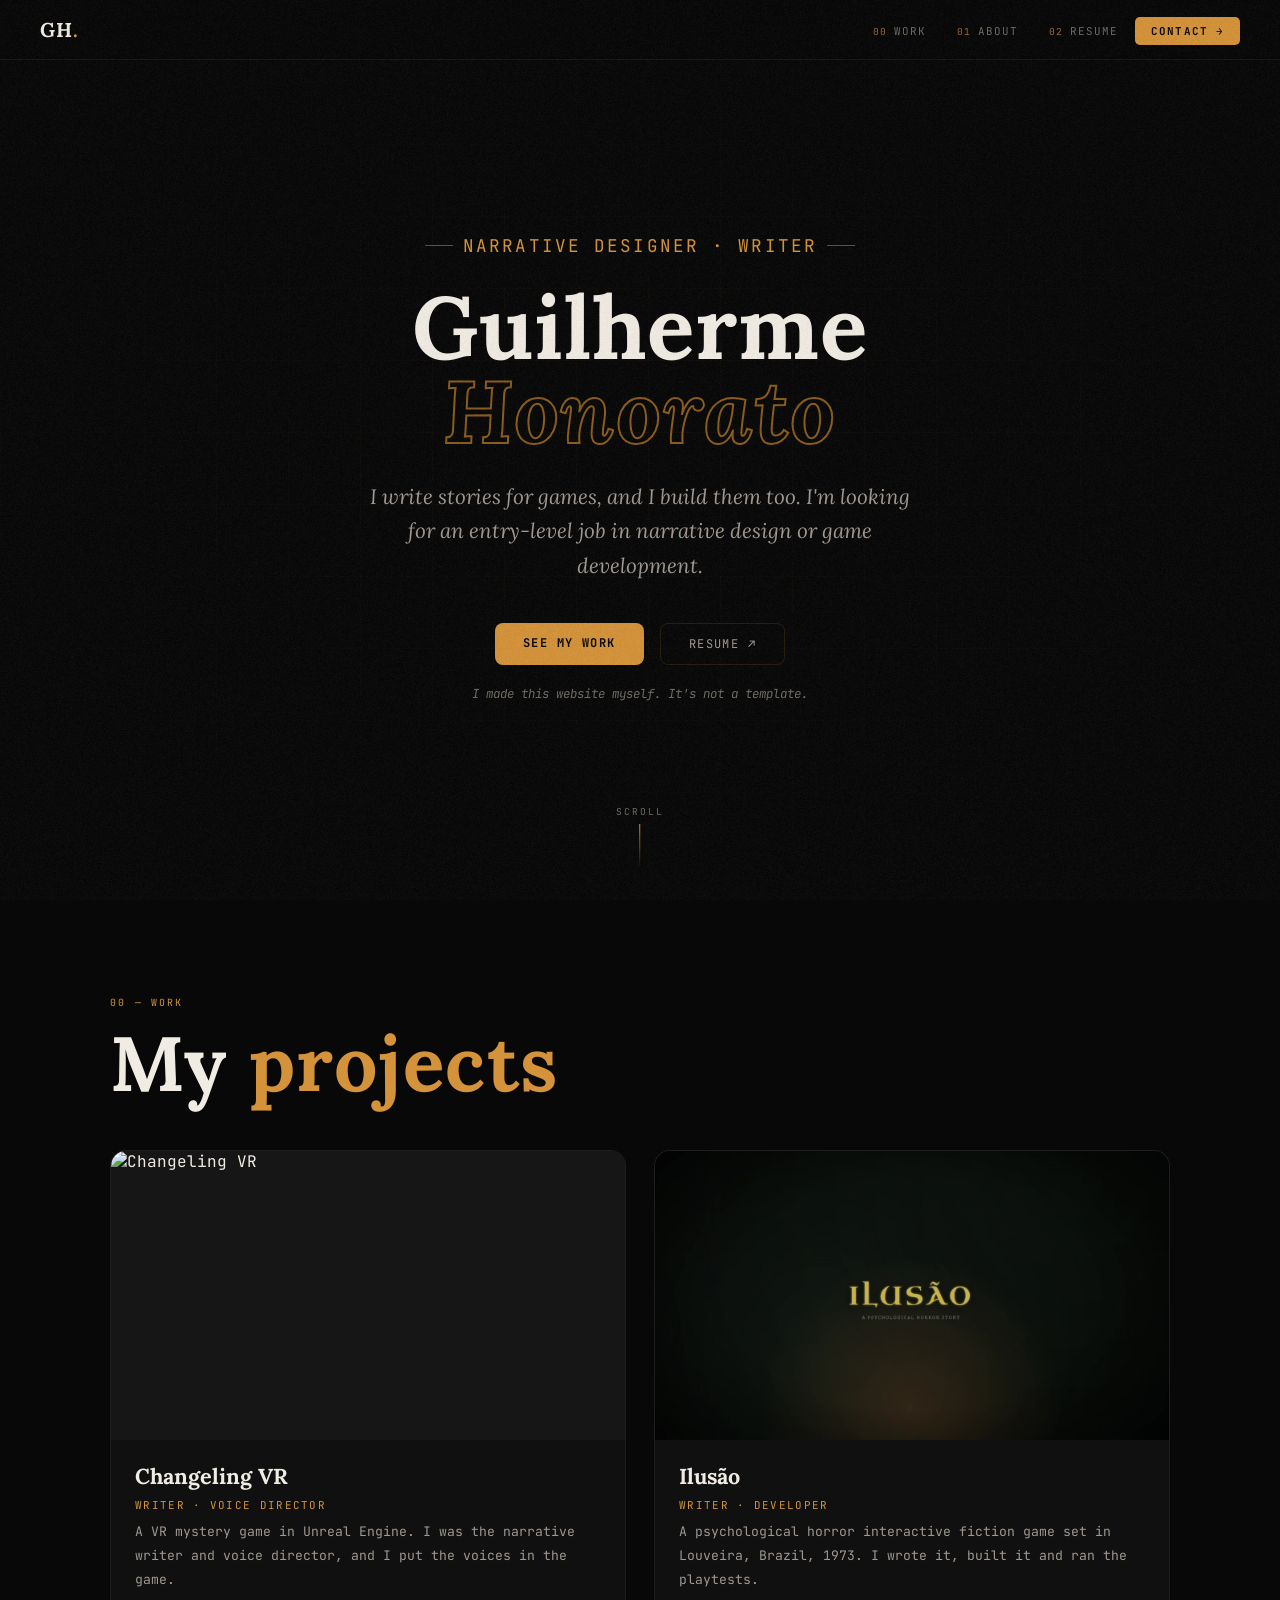
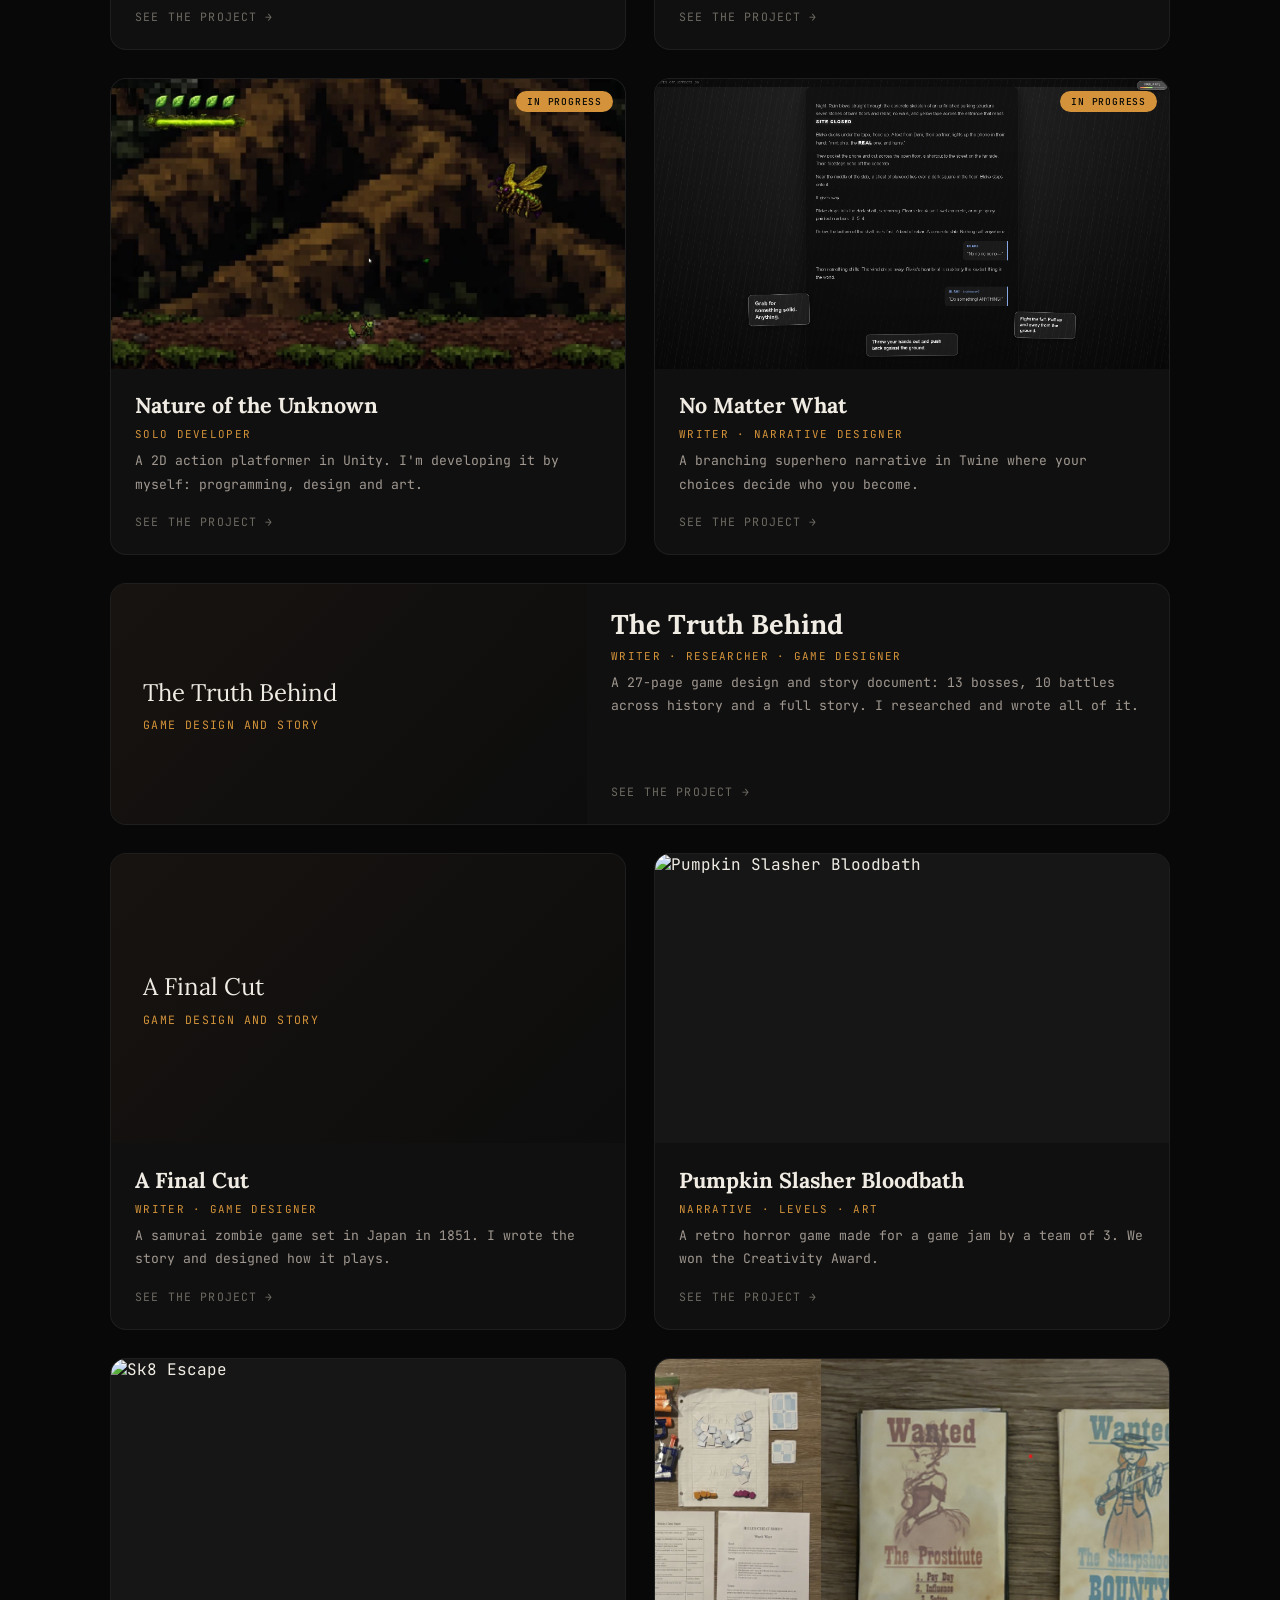
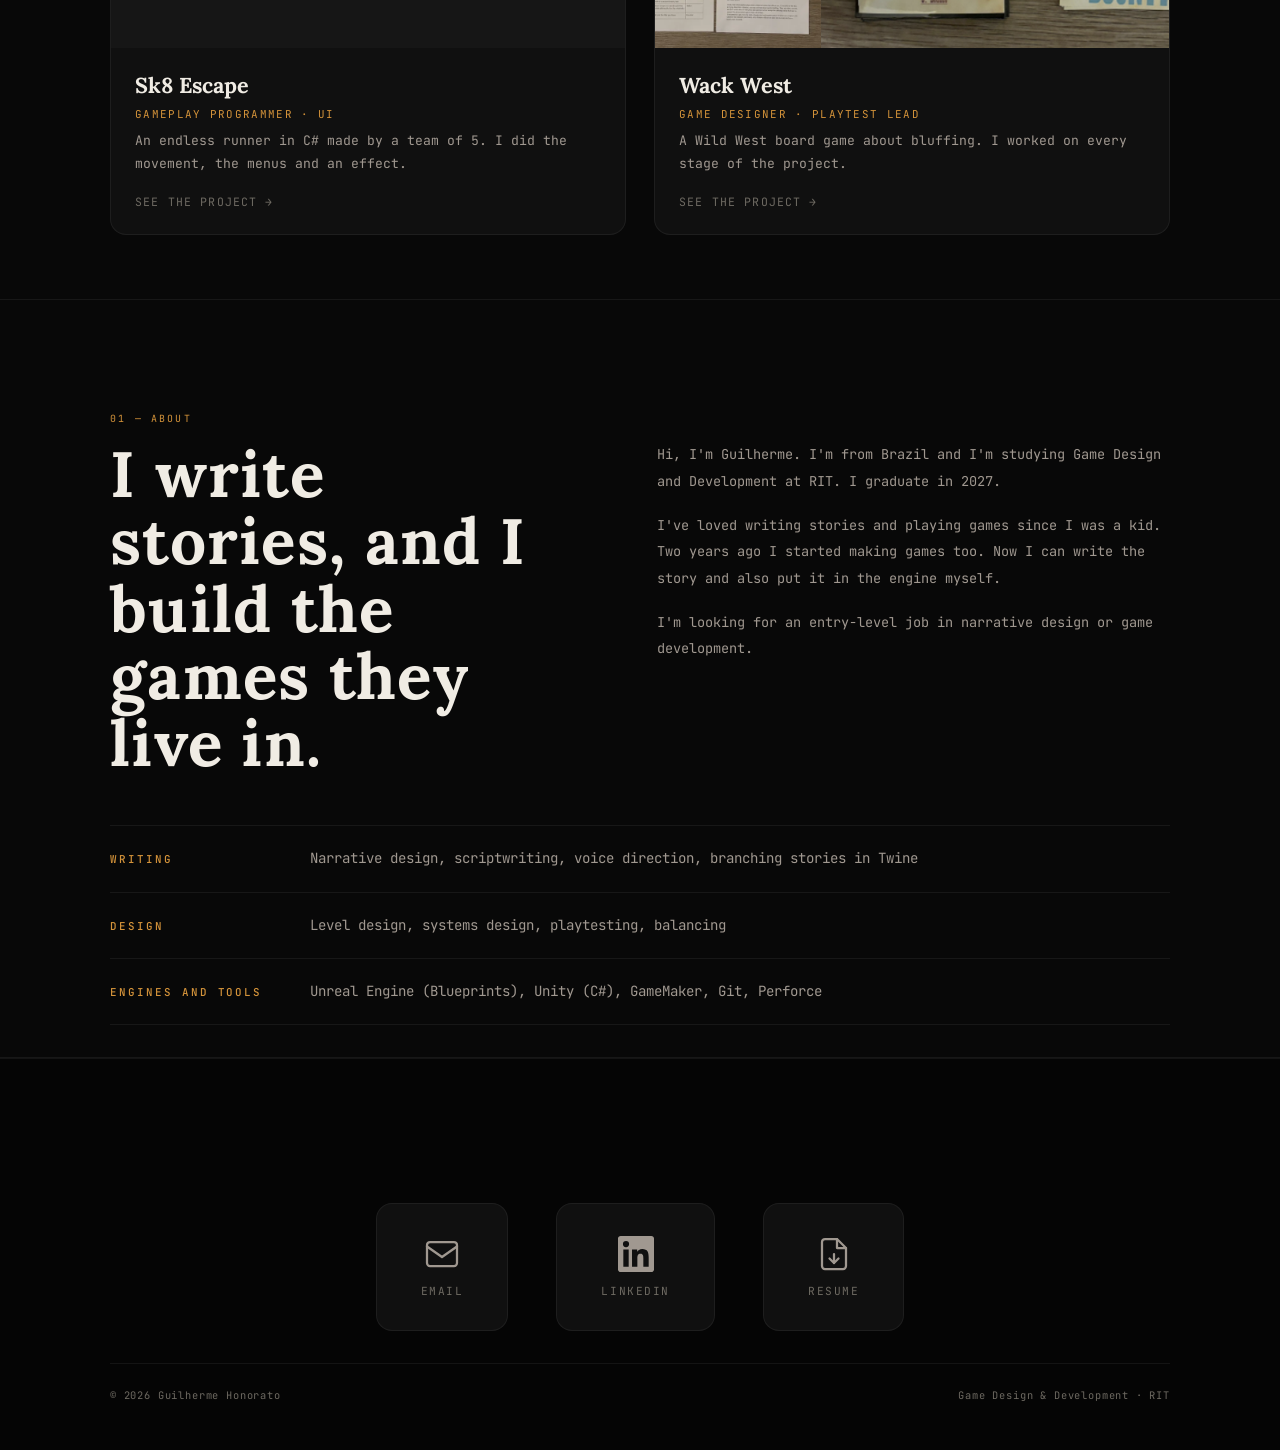
==== commit 404c0ece: "v2" ====
--- a/index.html
+++ b/index.html
@@ -51,7 +51,7 @@
         <div class="wt-body">
           <h3>Changeling VR</h3>
           <p class="wt-role">Writer · Voice director</p>
-          <p class="wt-line">A VR mystery game in Unreal Engine. I wrote the scripts, directed the voices and put them in the game.</p>
+          <p class="wt-line">A VR mystery game in Unreal Engine. I was the narrative writer and voice director, and I put the voices in the game.</p>
           <span class="wt-more">See the project →</span>
         </div>
       </a>
@@ -60,7 +60,7 @@
         <div class="wt-body">
           <h3>Ilusão</h3>
           <p class="wt-role">Writer · Developer</p>
-          <p class="wt-line">A psychological horror game. I wrote it, built it and ran the playtests. It is out on itch.io.</p>
+          <p class="wt-line">A psychological horror interactive fiction game set in Louveira, Brazil, 1973. I wrote it, built it and ran the playtests.</p>
           <span class="wt-more">See the project →</span>
         </div>
       </a>
@@ -69,7 +69,7 @@
         <div class="wt-body">
           <h3>Nature of the Unknown</h3>
           <p class="wt-role">Solo developer</p>
-          <p class="wt-line">A 2D action platformer I am making alone in Unity. I do the code, the design and the art.</p>
+          <p class="wt-line">A 2D action platformer in Unity. I'm developing it by myself: programming, design and art.</p>
           <span class="wt-more">See the project →</span>
         </div>
       </a>
@@ -78,7 +78,7 @@
         <div class="wt-body">
           <h3>No Matter What</h3>
           <p class="wt-role">Writer · Narrative designer</p>
-          <p class="wt-line">A superhero story in Twine where your choices decide who you become.</p>
+          <p class="wt-line">A branching superhero narrative in Twine where your choices decide who you become.</p>
           <span class="wt-more">See the project →</span>
         </div>
       </a>
@@ -96,7 +96,7 @@
         <div class="wt-body">
           <h3>A Final Cut</h3>
           <p class="wt-role">Writer · Game designer</p>
-          <p class="wt-line">A samurai game set during a zombie outbreak in 1851 Japan. I wrote the story and designed how it plays. You can read it.</p>
+          <p class="wt-line">A samurai zombie game set in Japan in 1851. I wrote the story and designed how it plays.</p>
           <span class="wt-more">See the project →</span>
         </div>
       </a>
@@ -105,7 +105,7 @@
         <div class="wt-body">
           <h3>Pumpkin Slasher Bloodbath</h3>
           <p class="wt-role">Narrative · Levels · Art</p>
-          <p class="wt-line">A horror game made for a game jam by a team of 3. We won the Creativity Award.</p>
+          <p class="wt-line">A retro horror game made for a game jam by a team of 3. We won the Creativity Award.</p>
           <span class="wt-more">See the project →</span>
         </div>
       </a>
@@ -114,7 +114,7 @@
         <div class="wt-body">
           <h3>Sk8 Escape</h3>
           <p class="wt-role">Gameplay programmer · UI</p>
-          <p class="wt-line">An endless runner in C#, made with a team of 5.</p>
+          <p class="wt-line">An endless runner in C# made by a team of 5. I did the movement, the menus and an effect.</p>
           <span class="wt-more">See the project →</span>
         </div>
       </a>
@@ -123,7 +123,7 @@
         <div class="wt-body">
           <h3>Wack West</h3>
           <p class="wt-role">Game designer · Playtest lead</p>
-          <p class="wt-line">A Wild West board game about bluffing. I worked on every stage of it.</p>
+          <p class="wt-line">A Wild West board game about bluffing. I worked on every stage of the project.</p>
           <span class="wt-more">See the project →</span>
         </div>
       </a>
--- a/style.css
+++ b/style.css
@@ -540,6 +540,7 @@
 
 .pp-text { font-size: .92rem; line-height: 2; color: var(--mid); margin-bottom: 2.2rem; max-width: 46rem; }
 .pp-text p + p { margin-top: 1rem; }
+.pp-text h2 { margin-bottom: 1rem; }
 .pp-text strong { color: var(--white); font-weight: 500; }
 .pp-fig { margin: 0; }
 .pp-fig img { width: 100%; border-radius: var(--radius-sm); border: 1px solid var(--border2); }
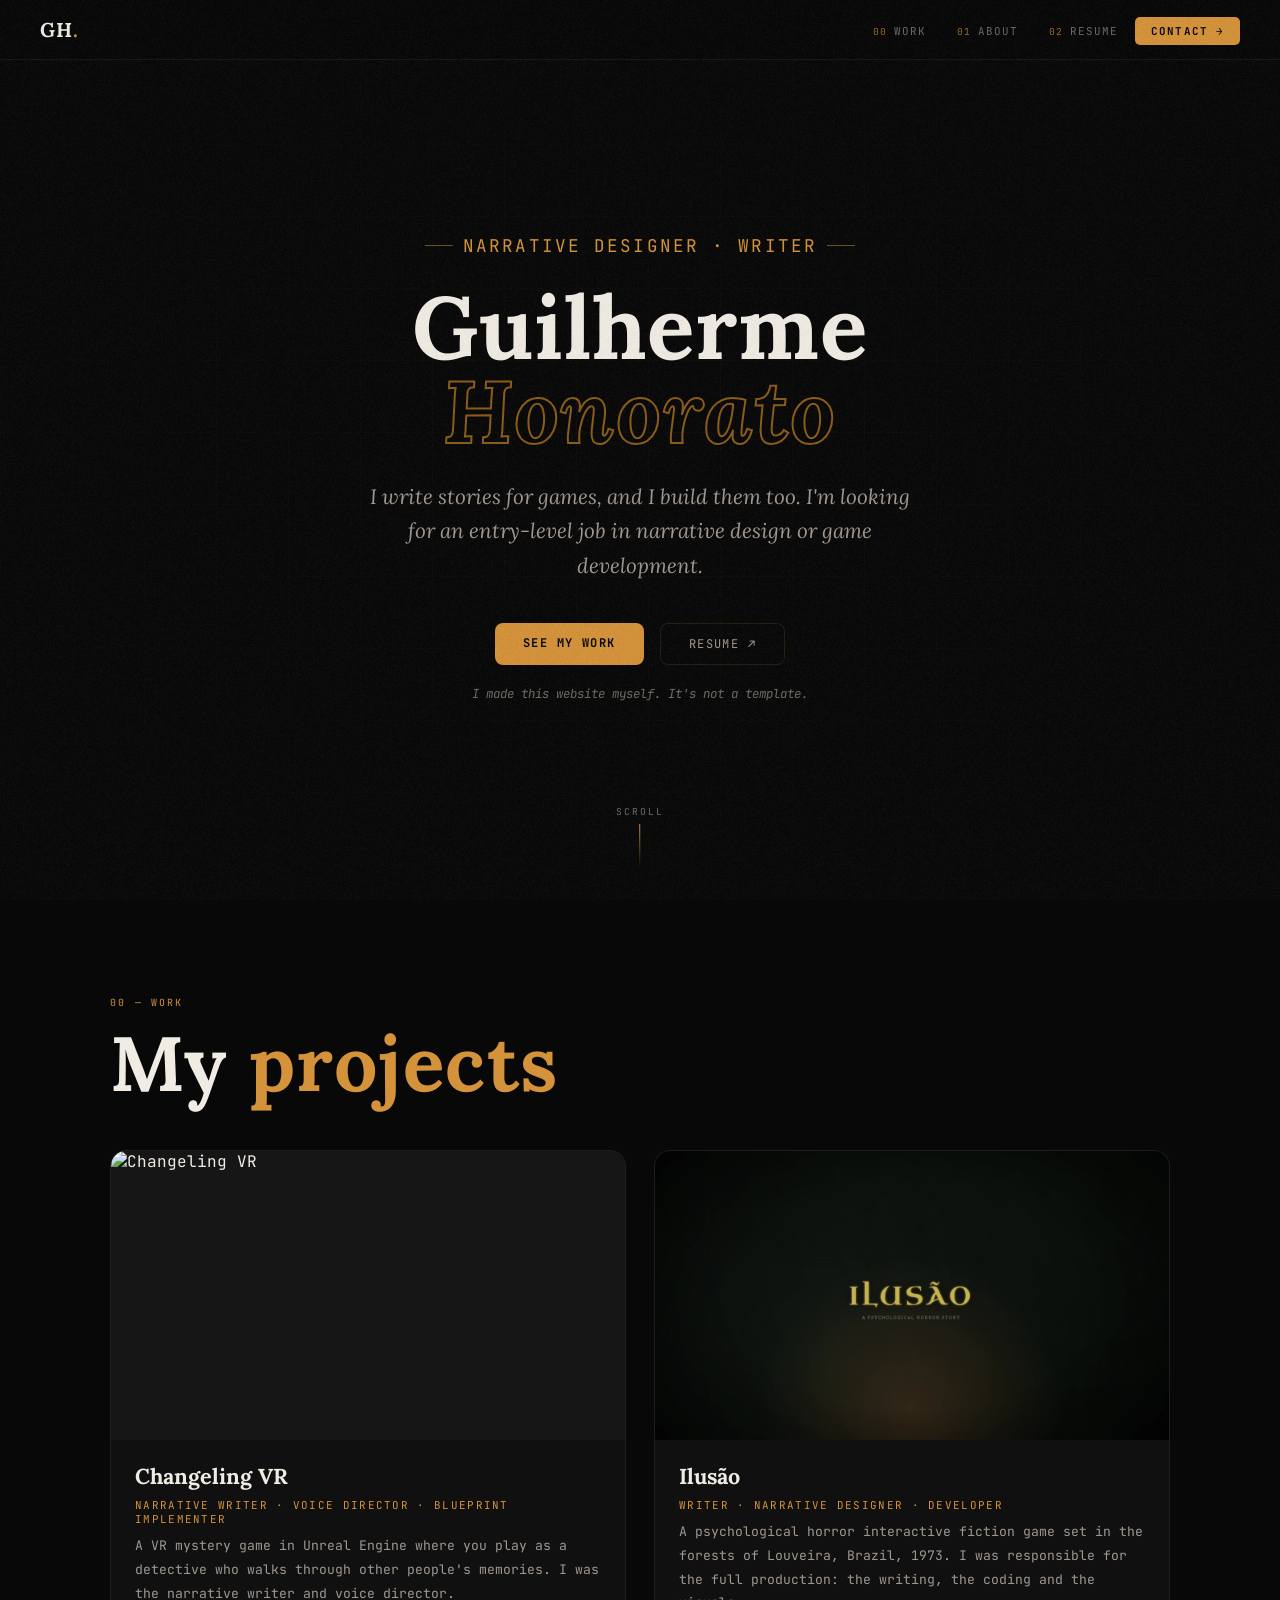
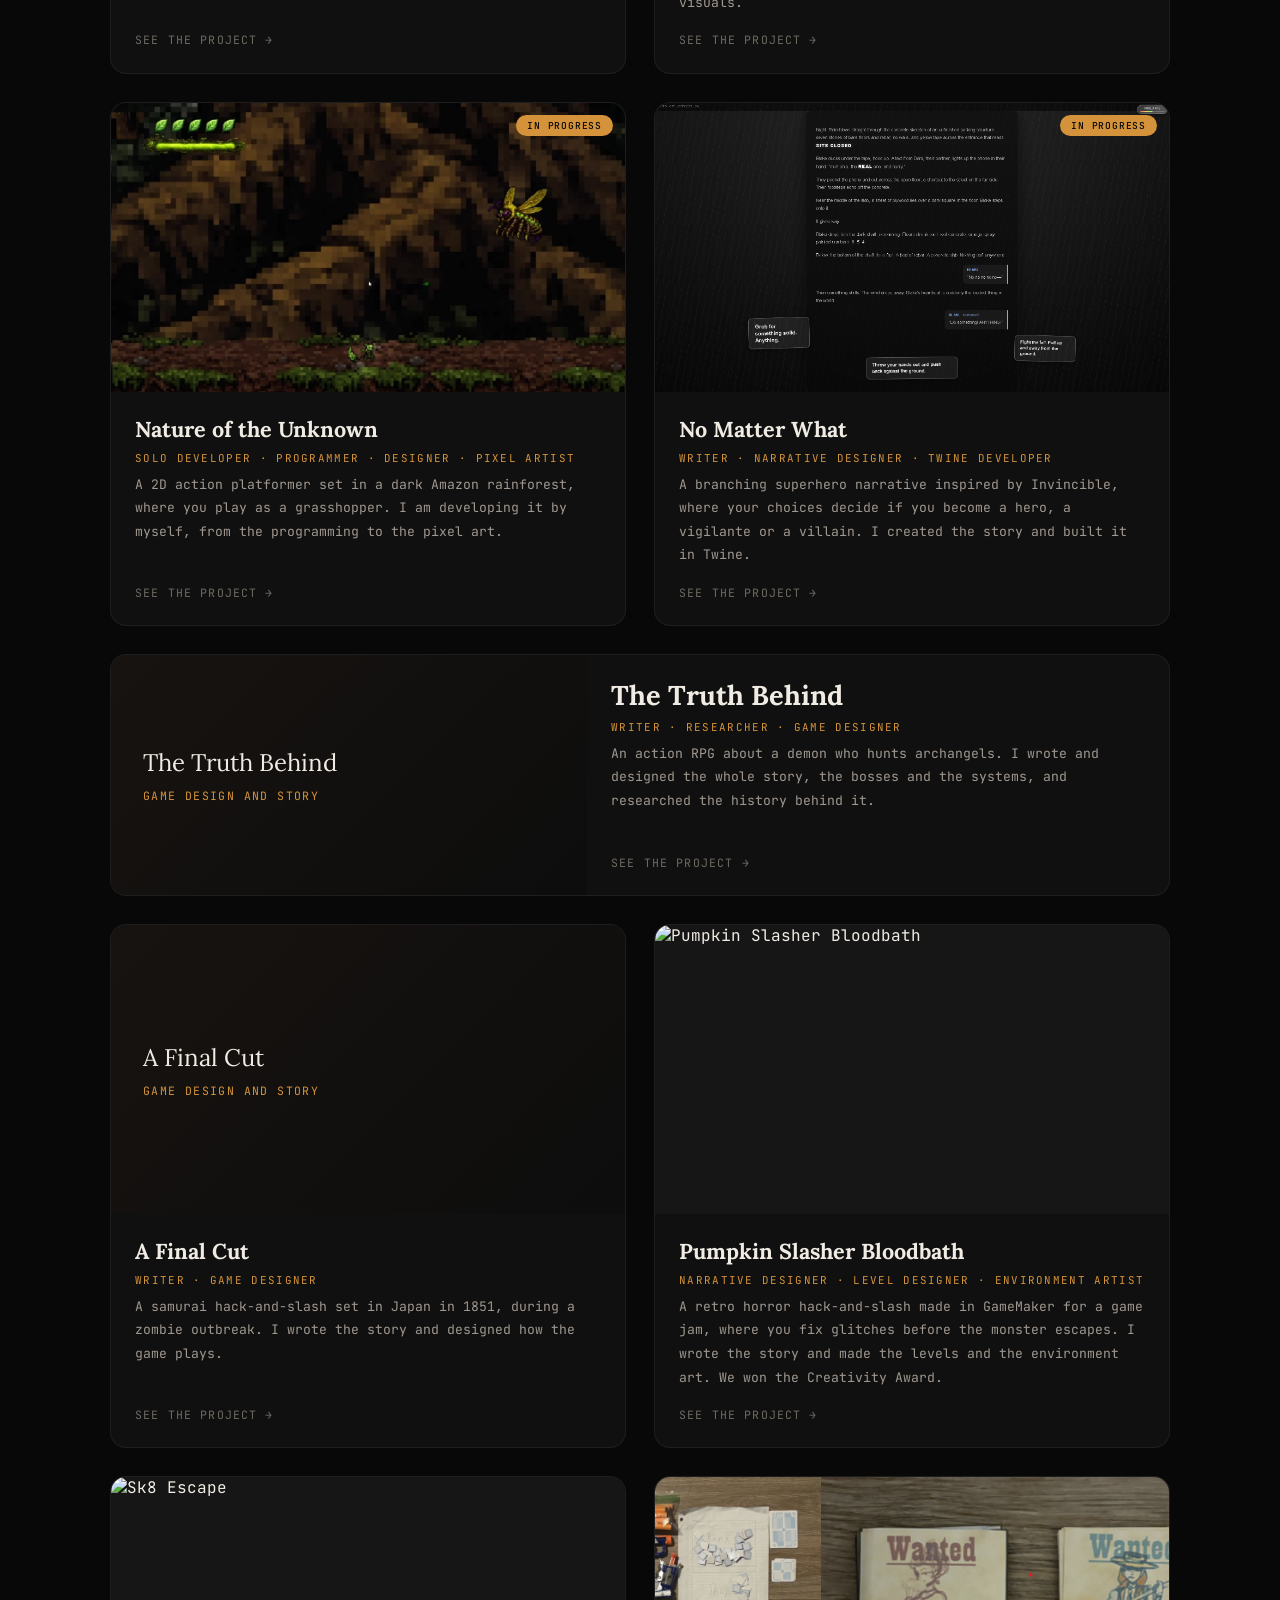
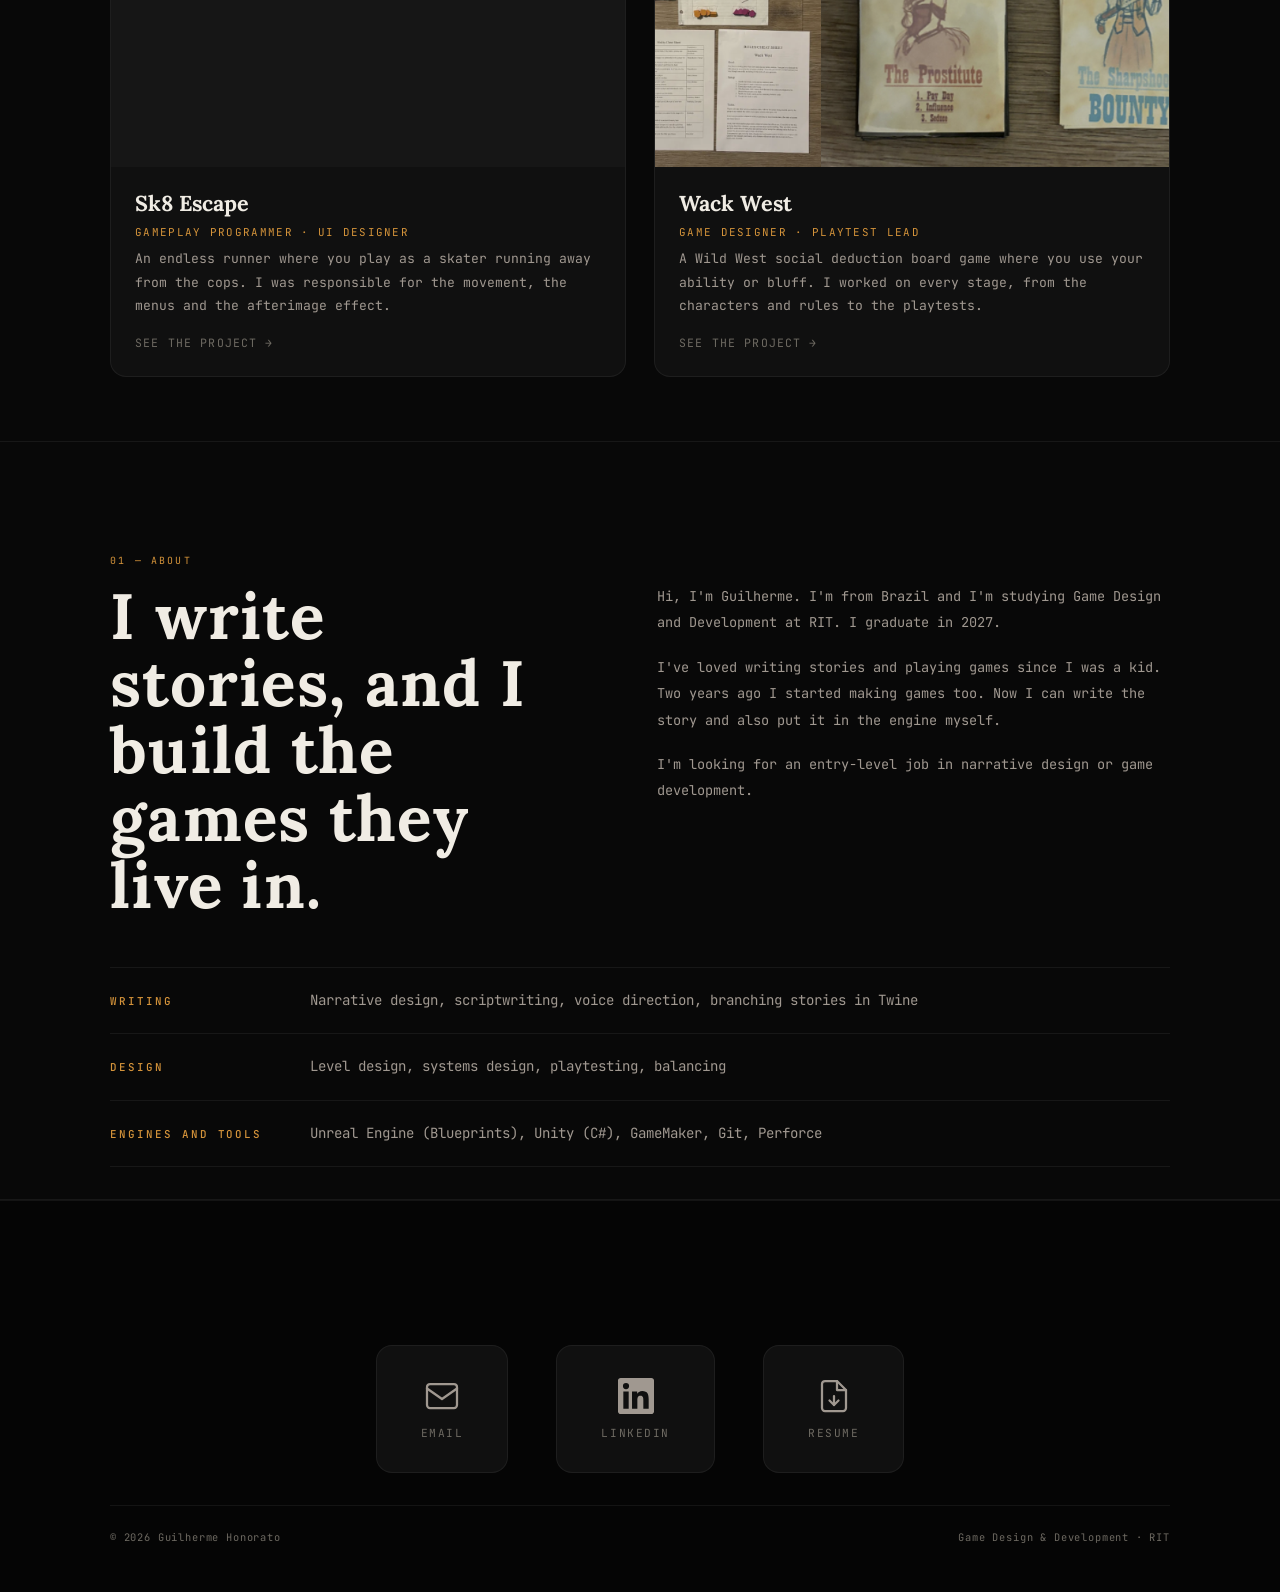
==== commit 7ab87520: "v3 v3" ====
--- a/index.html
+++ b/index.html
@@ -50,8 +50,8 @@
         <div class="wt-img"><img src="https://i.ytimg.com/vi/B01VZdgthws/maxresdefault.jpg" alt="Changeling VR" loading="lazy" onerror="this.onerror=null;this.src=this.src.replace('maxresdefault','hqdefault')"></div>
         <div class="wt-body">
           <h3>Changeling VR</h3>
-          <p class="wt-role">Writer · Voice director</p>
-          <p class="wt-line">A VR mystery game in Unreal Engine. I was the narrative writer and voice director, and I put the voices in the game.</p>
+          <p class="wt-role">Narrative writer · Voice director · Blueprint implementer</p>
+          <p class="wt-line">A VR mystery game in Unreal Engine where you play as a detective who walks through other people's memories. I was the narrative writer and voice director.</p>
           <span class="wt-more">See the project →</span>
         </div>
       </a>
@@ -59,8 +59,8 @@
         <div class="wt-img"><img src="ilusao-title.jpg" alt="Ilusão title screen" loading="lazy"></div>
         <div class="wt-body">
           <h3>Ilusão</h3>
-          <p class="wt-role">Writer · Developer</p>
-          <p class="wt-line">A psychological horror interactive fiction game set in Louveira, Brazil, 1973. I wrote it, built it and ran the playtests.</p>
+          <p class="wt-role">Writer · Narrative designer · Developer</p>
+          <p class="wt-line">A psychological horror interactive fiction game set in the forests of Louveira, Brazil, 1973. I was responsible for the full production: the writing, the coding and the visuals.</p>
           <span class="wt-more">See the project →</span>
         </div>
       </a>
@@ -68,8 +68,8 @@
         <div class="wt-img"><img src="nature-wasp.jpg" alt="Nature of the Unknown gameplay" loading="lazy"><div class="wt-badge">In progress</div></div>
         <div class="wt-body">
           <h3>Nature of the Unknown</h3>
-          <p class="wt-role">Solo developer</p>
-          <p class="wt-line">A 2D action platformer in Unity. I'm developing it by myself: programming, design and art.</p>
+          <p class="wt-role">Solo developer · Programmer · Designer · Pixel artist</p>
+          <p class="wt-line">A 2D action platformer set in a dark Amazon rainforest, where you play as a grasshopper. I am developing it by myself, from the programming to the pixel art.</p>
           <span class="wt-more">See the project →</span>
         </div>
       </a>
@@ -77,8 +77,8 @@
         <div class="wt-img"><img src="NoMatterWhat.png" alt="No Matter What" loading="lazy"><div class="wt-badge">In progress</div></div>
         <div class="wt-body">
           <h3>No Matter What</h3>
-          <p class="wt-role">Writer · Narrative designer</p>
-          <p class="wt-line">A branching superhero narrative in Twine where your choices decide who you become.</p>
+          <p class="wt-role">Writer · Narrative designer · Twine developer</p>
+          <p class="wt-line">A branching superhero narrative inspired by Invincible, where your choices decide if you become a hero, a vigilante or a villain. I created the story and built it in Twine.</p>
           <span class="wt-more">See the project →</span>
         </div>
       </a>
@@ -87,7 +87,7 @@
         <div class="wt-body">
           <h3>The Truth Behind</h3>
           <p class="wt-role">Writer · Researcher · Game designer</p>
-          <p class="wt-line">A 27-page game design and story document: 13 bosses, 10 battles across history and a full story. I researched and wrote all of it.</p>
+          <p class="wt-line">An action RPG about a demon who hunts archangels. I wrote and designed the whole story, the bosses and the systems, and researched the history behind it.</p>
           <span class="wt-more">See the project →</span>
         </div>
       </a>
@@ -96,7 +96,7 @@
         <div class="wt-body">
           <h3>A Final Cut</h3>
           <p class="wt-role">Writer · Game designer</p>
-          <p class="wt-line">A samurai zombie game set in Japan in 1851. I wrote the story and designed how it plays.</p>
+          <p class="wt-line">A samurai hack-and-slash set in Japan in 1851, during a zombie outbreak. I wrote the story and designed how the game plays.</p>
           <span class="wt-more">See the project →</span>
         </div>
       </a>
@@ -104,8 +104,8 @@
         <div class="wt-img"><img src="https://i.ytimg.com/vi/tjA5fHfdUwA/maxresdefault.jpg" alt="Pumpkin Slasher Bloodbath" loading="lazy" onerror="this.onerror=null;this.src=this.src.replace('maxresdefault','hqdefault')"></div>
         <div class="wt-body">
           <h3>Pumpkin Slasher Bloodbath</h3>
-          <p class="wt-role">Narrative · Levels · Art</p>
-          <p class="wt-line">A retro horror game made for a game jam by a team of 3. We won the Creativity Award.</p>
+          <p class="wt-role">Narrative designer · Level designer · Environment artist</p>
+          <p class="wt-line">A retro horror hack-and-slash made in GameMaker for a game jam, where you fix glitches before the monster escapes. I wrote the story and made the levels and the environment art. We won the Creativity Award.</p>
           <span class="wt-more">See the project →</span>
         </div>
       </a>
@@ -113,8 +113,8 @@
         <div class="wt-img"><img src="https://i.ytimg.com/vi/NzDVs-71ye8/maxresdefault.jpg" alt="Sk8 Escape" loading="lazy" onerror="this.onerror=null;this.src=this.src.replace('maxresdefault','hqdefault')"></div>
         <div class="wt-body">
           <h3>Sk8 Escape</h3>
-          <p class="wt-role">Gameplay programmer · UI</p>
-          <p class="wt-line">An endless runner in C# made by a team of 5. I did the movement, the menus and an effect.</p>
+          <p class="wt-role">Gameplay programmer · UI designer</p>
+          <p class="wt-line">An endless runner where you play as a skater running away from the cops. I was responsible for the movement, the menus and the afterimage effect.</p>
           <span class="wt-more">See the project →</span>
         </div>
       </a>
@@ -123,7 +123,7 @@
         <div class="wt-body">
           <h3>Wack West</h3>
           <p class="wt-role">Game designer · Playtest lead</p>
-          <p class="wt-line">A Wild West board game about bluffing. I worked on every stage of the project.</p>
+          <p class="wt-line">A Wild West social deduction board game where you use your ability or bluff. I worked on every stage, from the characters and rules to the playtests.</p>
           <span class="wt-more">See the project →</span>
         </div>
       </a>
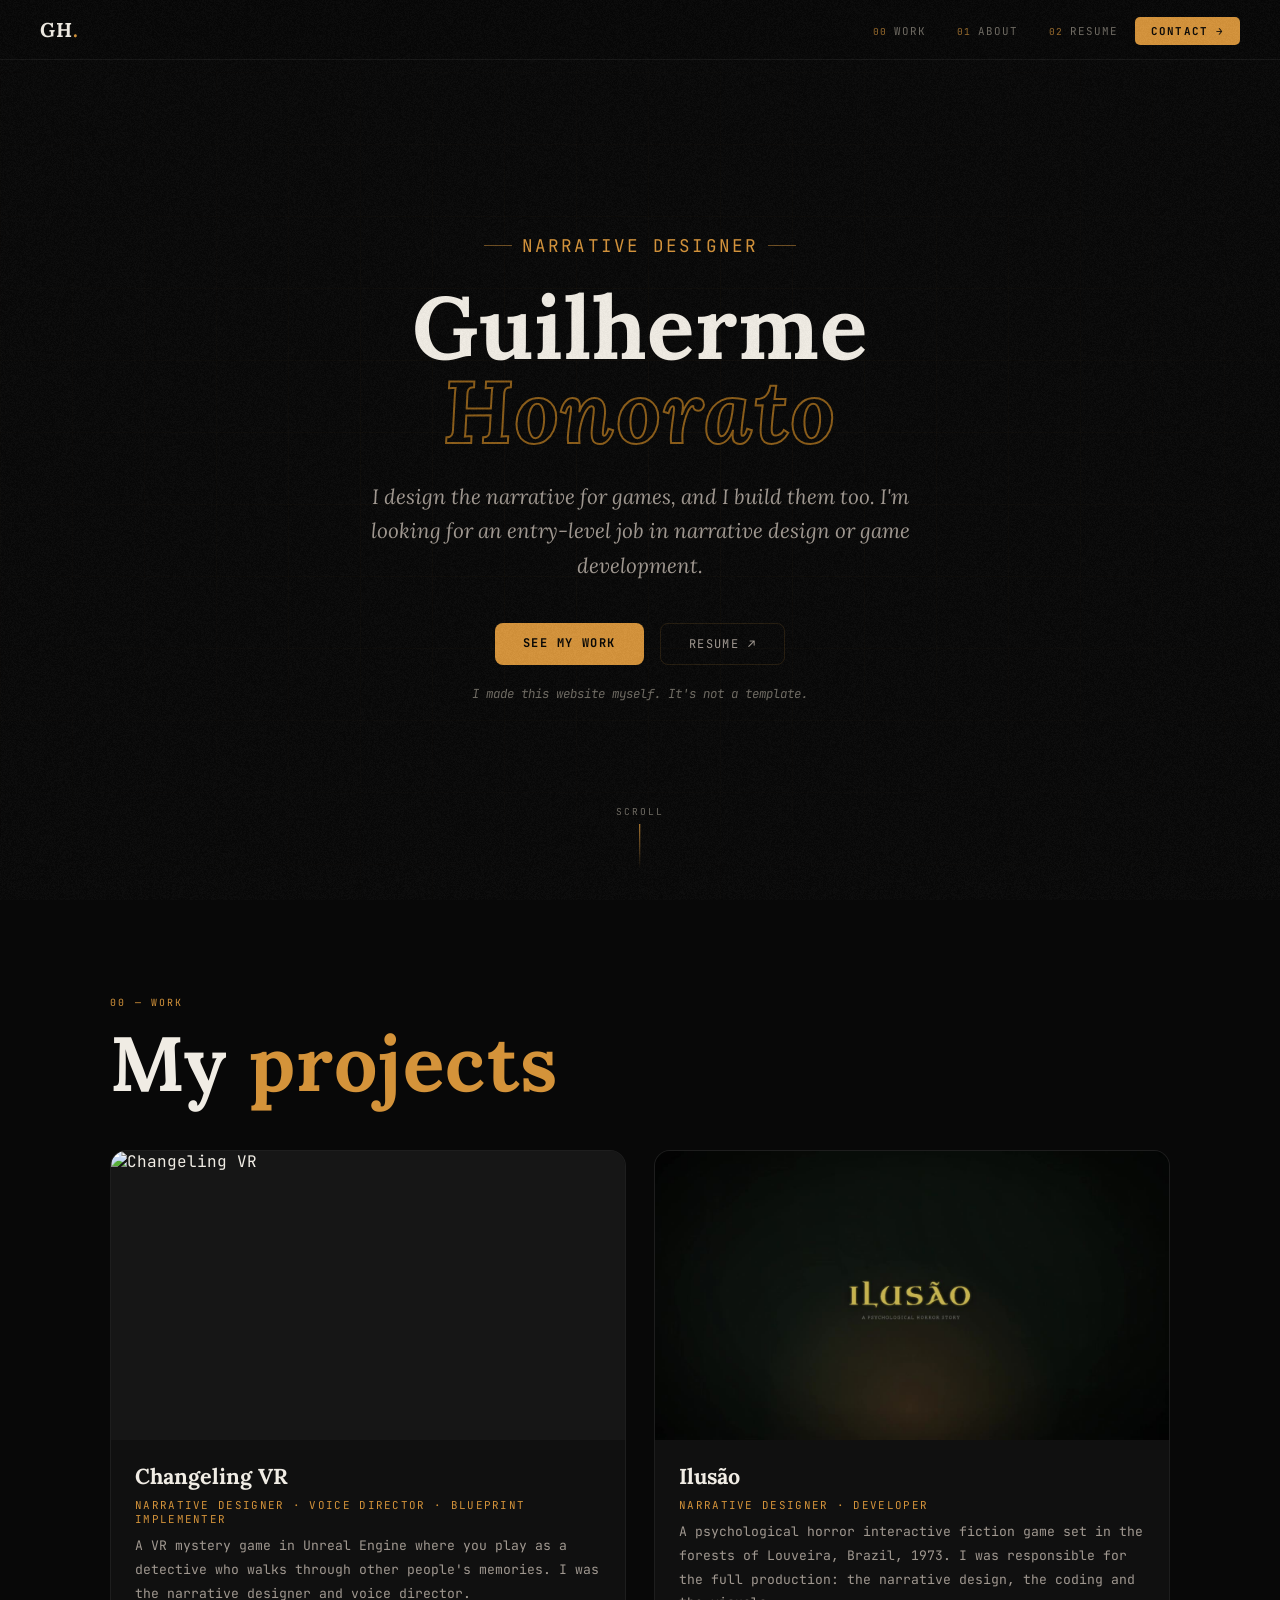
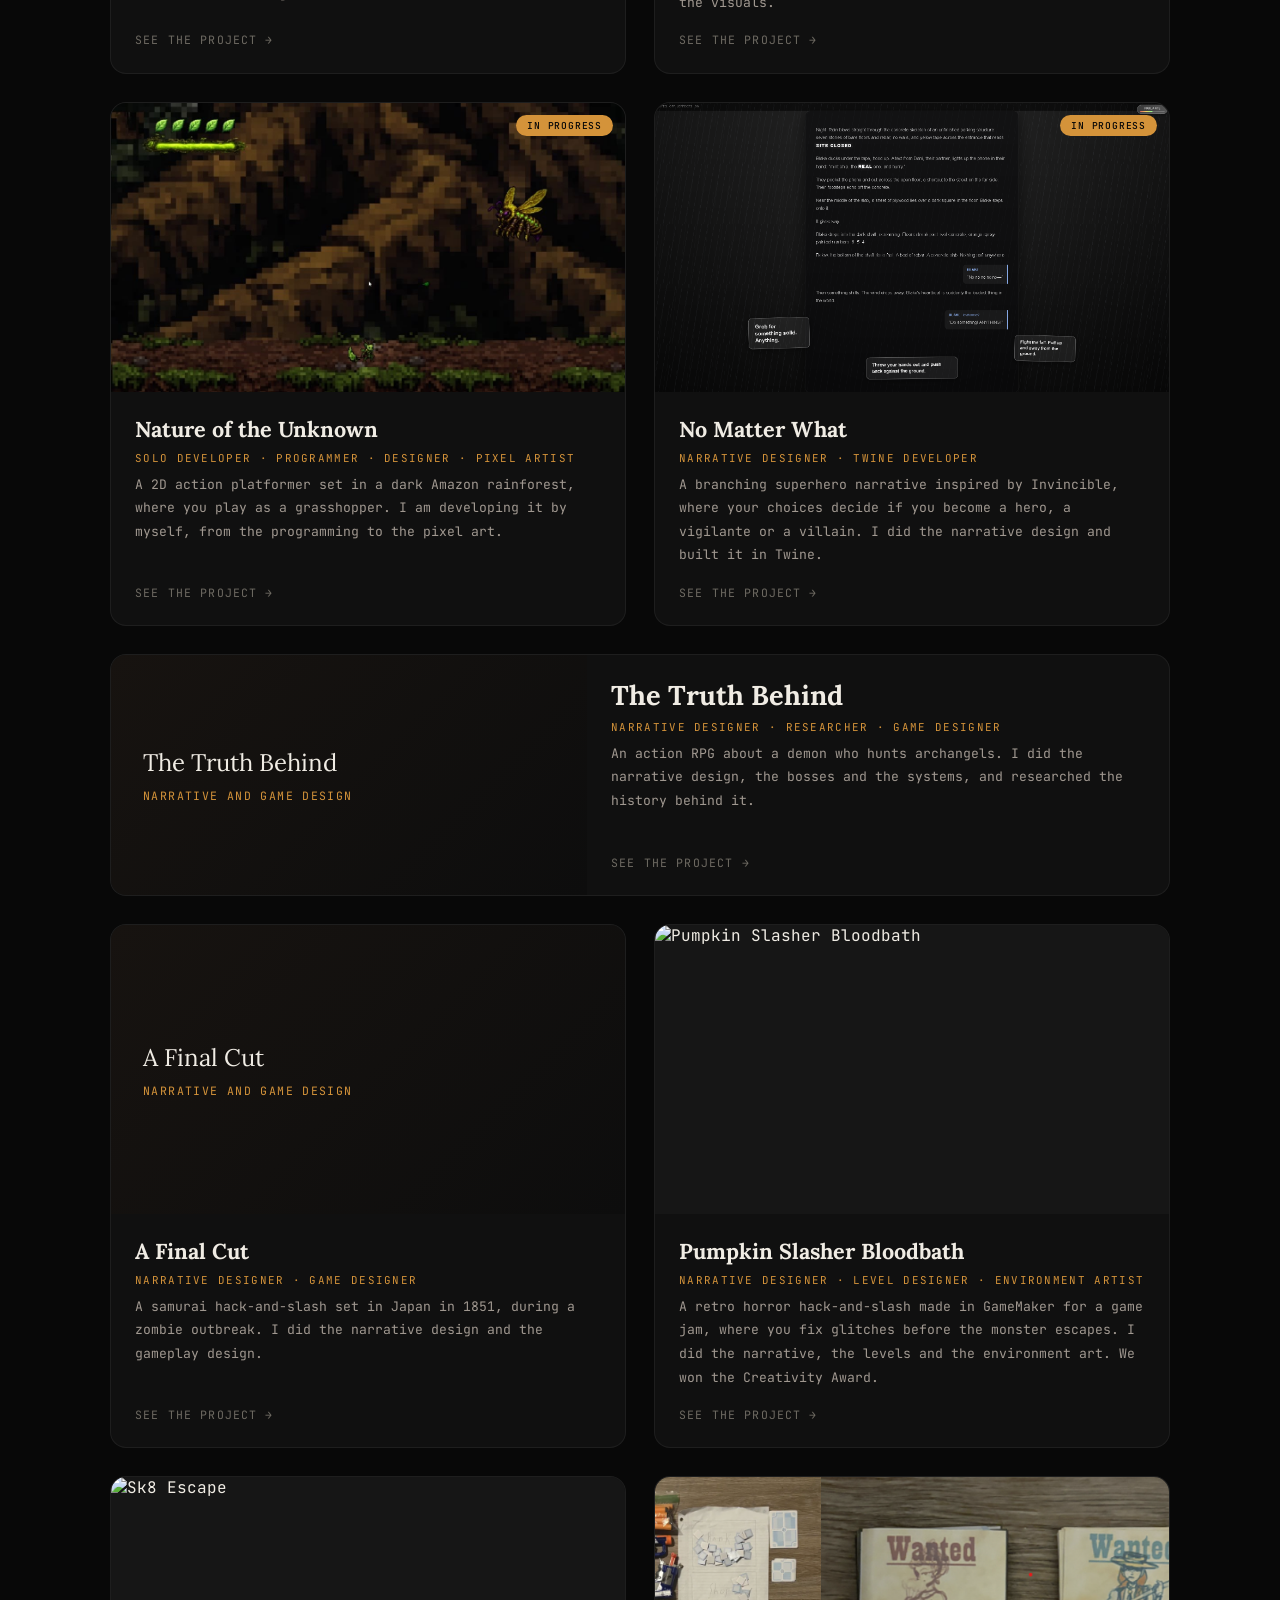
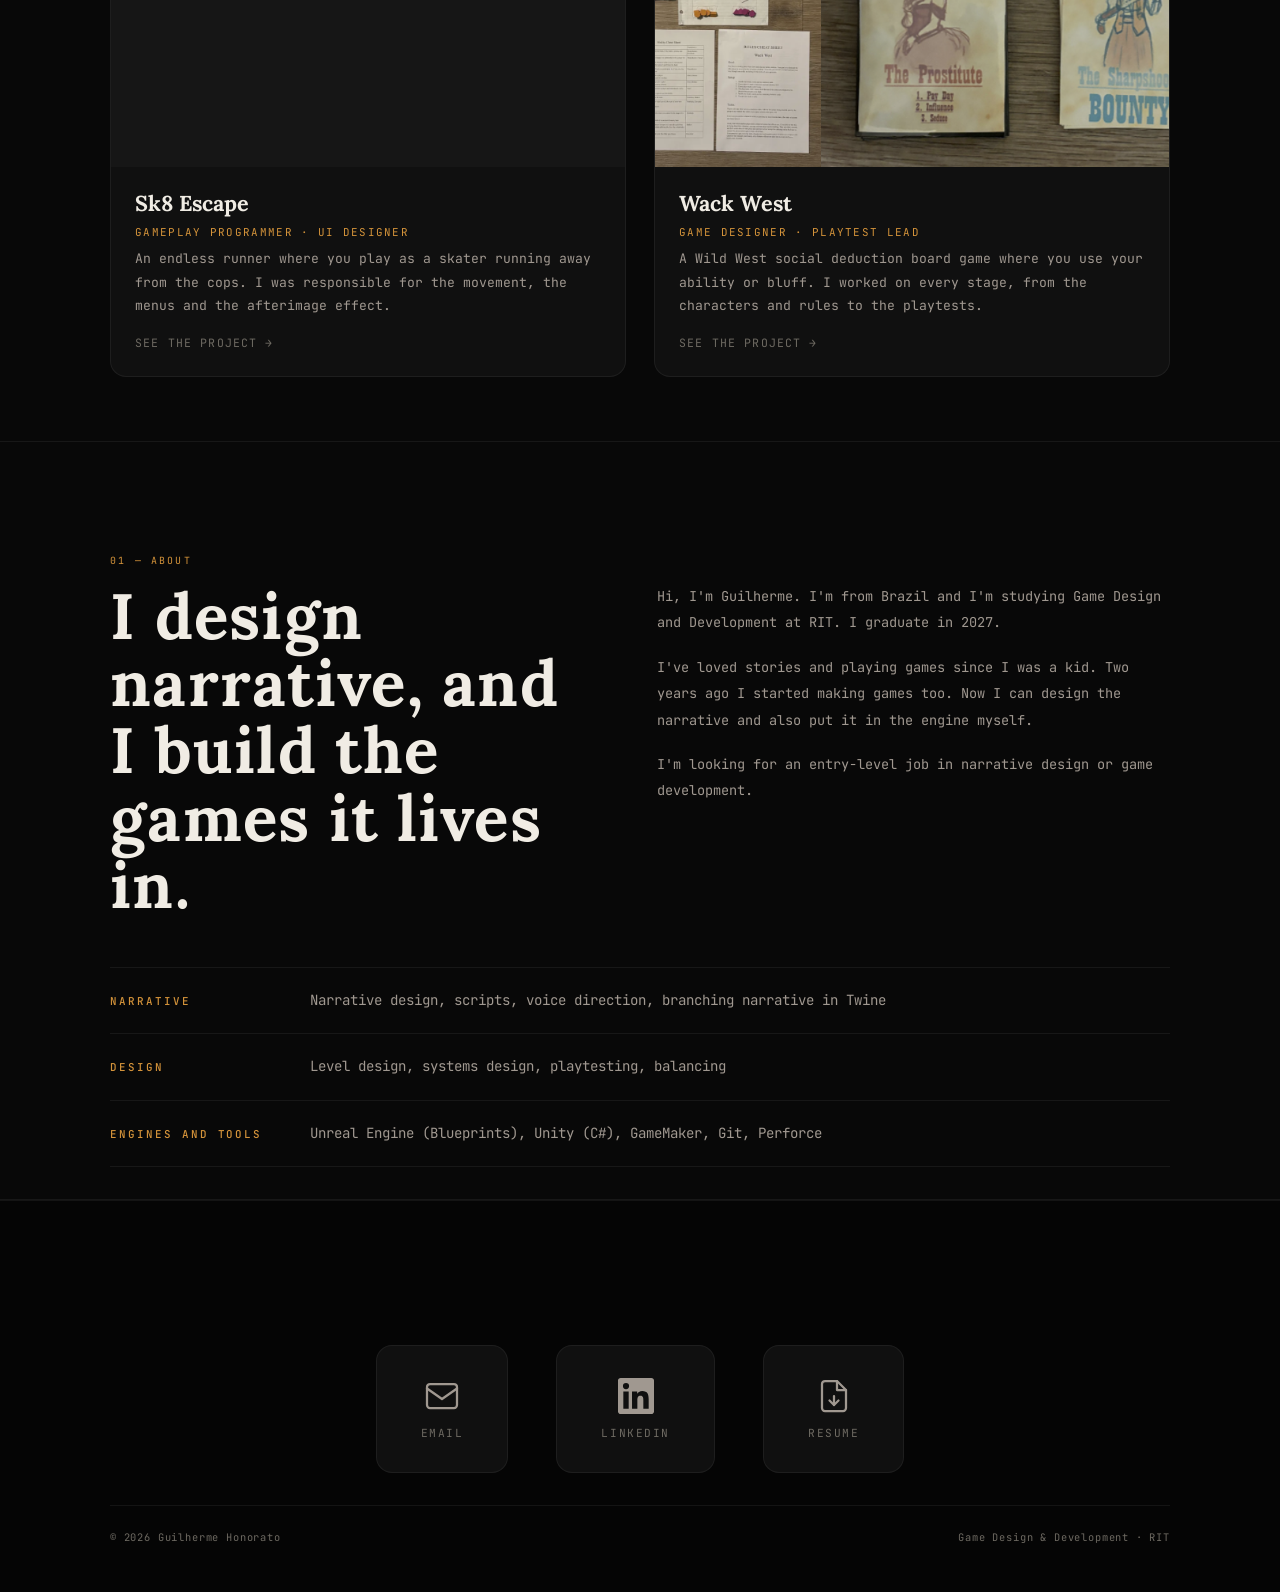
==== commit ba953ebe: "v4" ====
--- a/index.html
+++ b/index.html
@@ -3,8 +3,8 @@
 <head>
   <meta charset="UTF-8">
   <meta name="viewport" content="width=device-width, initial-scale=1.0">
-  <title>Guilherme Honorato | Narrative Designer and Writer</title>
-  <meta name="description" content="Portfolio of Guilherme Honorato, a game writer and narrative designer studying at RIT.">
+  <title>Guilherme Honorato | Narrative Designer</title>
+  <meta name="description" content="Portfolio of Guilherme Honorato, a narrative designer studying at RIT.">
   <link rel="preconnect" href="https://fonts.googleapis.com">
   <link rel="preconnect" href="https://fonts.gstatic.com" crossorigin>
   <link href="https://fonts.googleapis.com/css2?family=Lora:ital,wght@0,400;0,600;0,700;1,400;1,600&family=JetBrains+Mono:wght@300;400;500&display=swap" rel="stylesheet">
@@ -26,12 +26,12 @@
   <section id="hero">
     <div class="hero-bg"><div class="hero-lines"></div></div>
     <div class="hero-inner">
-      <p class="hero-eyebrow reveal">Narrative Designer · Writer</p>
+      <p class="hero-eyebrow reveal">Narrative Designer</p>
       <h1 class="hero-title">
         <span class="ht-row reveal r1">Guilherme</span>
         <span class="ht-row reveal r2"><em>Honorato</em></span>
       </h1>
-      <p class="hero-lead reveal">I write stories for games, and I build them too. I'm looking for an entry-level job in narrative design or game development.</p>
+      <p class="hero-lead reveal">I design the narrative for games, and I build them too. I'm looking for an entry-level job in narrative design or game development.</p>
       <div class="hero-actions reveal">
         <a href="#work" class="btn-solid">See my work</a>
         <a href="Honorato_Guilherme_Resume_GameDeveloper.pdf" target="_blank" class="btn-outline">Resume ↗</a>
@@ -50,8 +50,8 @@
         <div class="wt-img"><img src="https://i.ytimg.com/vi/B01VZdgthws/maxresdefault.jpg" alt="Changeling VR" loading="lazy" onerror="this.onerror=null;this.src=this.src.replace('maxresdefault','hqdefault')"></div>
         <div class="wt-body">
           <h3>Changeling VR</h3>
-          <p class="wt-role">Narrative writer · Voice director · Blueprint implementer</p>
-          <p class="wt-line">A VR mystery game in Unreal Engine where you play as a detective who walks through other people's memories. I was the narrative writer and voice director.</p>
+          <p class="wt-role">Narrative designer · Voice director · Blueprint implementer</p>
+          <p class="wt-line">A VR mystery game in Unreal Engine where you play as a detective who walks through other people's memories. I was the narrative designer and voice director.</p>
           <span class="wt-more">See the project →</span>
         </div>
       </a>
@@ -59,8 +59,8 @@
         <div class="wt-img"><img src="ilusao-title.jpg" alt="Ilusão title screen" loading="lazy"></div>
         <div class="wt-body">
           <h3>Ilusão</h3>
-          <p class="wt-role">Writer · Narrative designer · Developer</p>
-          <p class="wt-line">A psychological horror interactive fiction game set in the forests of Louveira, Brazil, 1973. I was responsible for the full production: the writing, the coding and the visuals.</p>
+          <p class="wt-role">Narrative designer · Developer</p>
+          <p class="wt-line">A psychological horror interactive fiction game set in the forests of Louveira, Brazil, 1973. I was responsible for the full production: the narrative design, the coding and the visuals.</p>
           <span class="wt-more">See the project →</span>
         </div>
       </a>
@@ -77,26 +77,26 @@
         <div class="wt-img"><img src="NoMatterWhat.png" alt="No Matter What" loading="lazy"><div class="wt-badge">In progress</div></div>
         <div class="wt-body">
           <h3>No Matter What</h3>
-          <p class="wt-role">Writer · Narrative designer · Twine developer</p>
-          <p class="wt-line">A branching superhero narrative inspired by Invincible, where your choices decide if you become a hero, a vigilante or a villain. I created the story and built it in Twine.</p>
+          <p class="wt-role">Narrative designer · Twine developer</p>
+          <p class="wt-line">A branching superhero narrative inspired by Invincible, where your choices decide if you become a hero, a vigilante or a villain. I did the narrative design and built it in Twine.</p>
           <span class="wt-more">See the project →</span>
         </div>
       </a>
       <a class="work-tile work-tile--wide reveal-up" href="the-truth-behind.html">
-        <div class="wt-img"><div class="wt-img--text" style="position:absolute;inset:0"><span>The Truth Behind</span><em>Game design and story</em></div></div>
+        <div class="wt-img"><div class="wt-img--text" style="position:absolute;inset:0"><span>The Truth Behind</span><em>Narrative and game design</em></div></div>
         <div class="wt-body">
           <h3>The Truth Behind</h3>
-          <p class="wt-role">Writer · Researcher · Game designer</p>
-          <p class="wt-line">An action RPG about a demon who hunts archangels. I wrote and designed the whole story, the bosses and the systems, and researched the history behind it.</p>
+          <p class="wt-role">Narrative designer · Researcher · Game designer</p>
+          <p class="wt-line">An action RPG about a demon who hunts archangels. I did the narrative design, the bosses and the systems, and researched the history behind it.</p>
           <span class="wt-more">See the project →</span>
         </div>
       </a>
       <a class="work-tile reveal-up" href="a-final-cut.html">
-        <div class="wt-img"><div class="wt-img--text" style="position:absolute;inset:0"><span>A Final Cut</span><em>Game design and story</em></div></div>
+        <div class="wt-img"><div class="wt-img--text" style="position:absolute;inset:0"><span>A Final Cut</span><em>Narrative and game design</em></div></div>
         <div class="wt-body">
           <h3>A Final Cut</h3>
-          <p class="wt-role">Writer · Game designer</p>
-          <p class="wt-line">A samurai hack-and-slash set in Japan in 1851, during a zombie outbreak. I wrote the story and designed how the game plays.</p>
+          <p class="wt-role">Narrative designer · Game designer</p>
+          <p class="wt-line">A samurai hack-and-slash set in Japan in 1851, during a zombie outbreak. I did the narrative design and the gameplay design.</p>
           <span class="wt-more">See the project →</span>
         </div>
       </a>
@@ -105,7 +105,7 @@
         <div class="wt-body">
           <h3>Pumpkin Slasher Bloodbath</h3>
           <p class="wt-role">Narrative designer · Level designer · Environment artist</p>
-          <p class="wt-line">A retro horror hack-and-slash made in GameMaker for a game jam, where you fix glitches before the monster escapes. I wrote the story and made the levels and the environment art. We won the Creativity Award.</p>
+          <p class="wt-line">A retro horror hack-and-slash made in GameMaker for a game jam, where you fix glitches before the monster escapes. I did the narrative, the levels and the environment art. We won the Creativity Award.</p>
           <span class="wt-more">See the project →</span>
         </div>
       </a>
@@ -135,15 +135,15 @@
     <div class="section-wrapper">
       <div class="section-tag">01 — About</div>
       <div class="about-top">
-        <h2 class="section-heading reveal-up">I write stories, and I build the games they live in.</h2>
+        <h2 class="section-heading reveal-up">I design narrative, and I build the games it lives in.</h2>
         <div class="about-bio reveal-up">
           <p>Hi, I'm Guilherme. I'm from Brazil and I'm studying Game Design and Development at RIT. I graduate in 2027.</p>
-          <p>I've loved writing stories and playing games since I was a kid. Two years ago I started making games too. Now I can write the story and also put it in the engine myself.</p>
+          <p>I've loved stories and playing games since I was a kid. Two years ago I started making games too. Now I can design the narrative and also put it in the engine myself.</p>
           <p>I'm looking for an entry-level job in narrative design or game development.</p>
         </div>
       </div>
       <div class="skill-groups reveal-up">
-        <div class="skill-group"><h3>Writing</h3><p>Narrative design, scriptwriting, voice direction, branching stories in Twine</p></div>
+        <div class="skill-group"><h3>Narrative</h3><p>Narrative design, scripts, voice direction, branching narrative in Twine</p></div>
         <div class="skill-group"><h3>Design</h3><p>Level design, systems design, playtesting, balancing</p></div>
         <div class="skill-group"><h3>Engines and tools</h3><p>Unreal Engine (Blueprints), Unity (C#), GameMaker, Git, Perforce</p></div>
       </div>
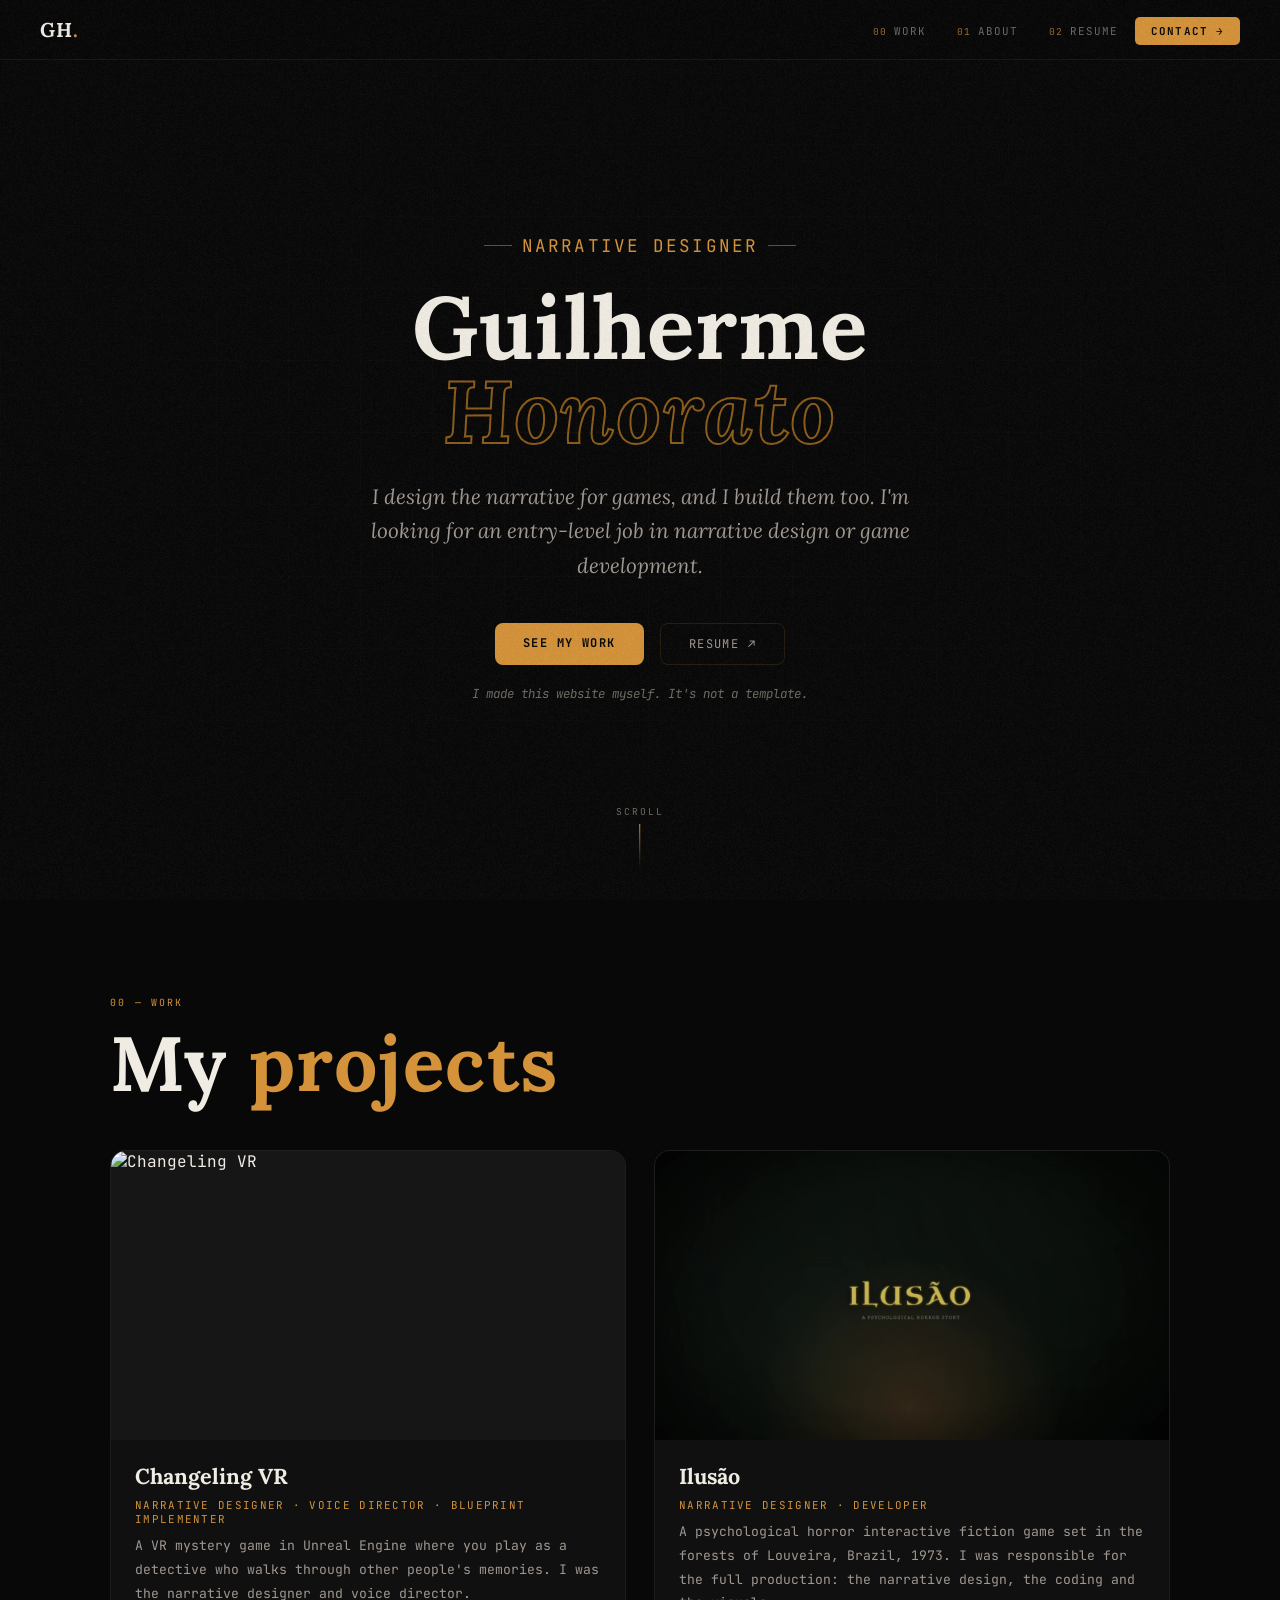
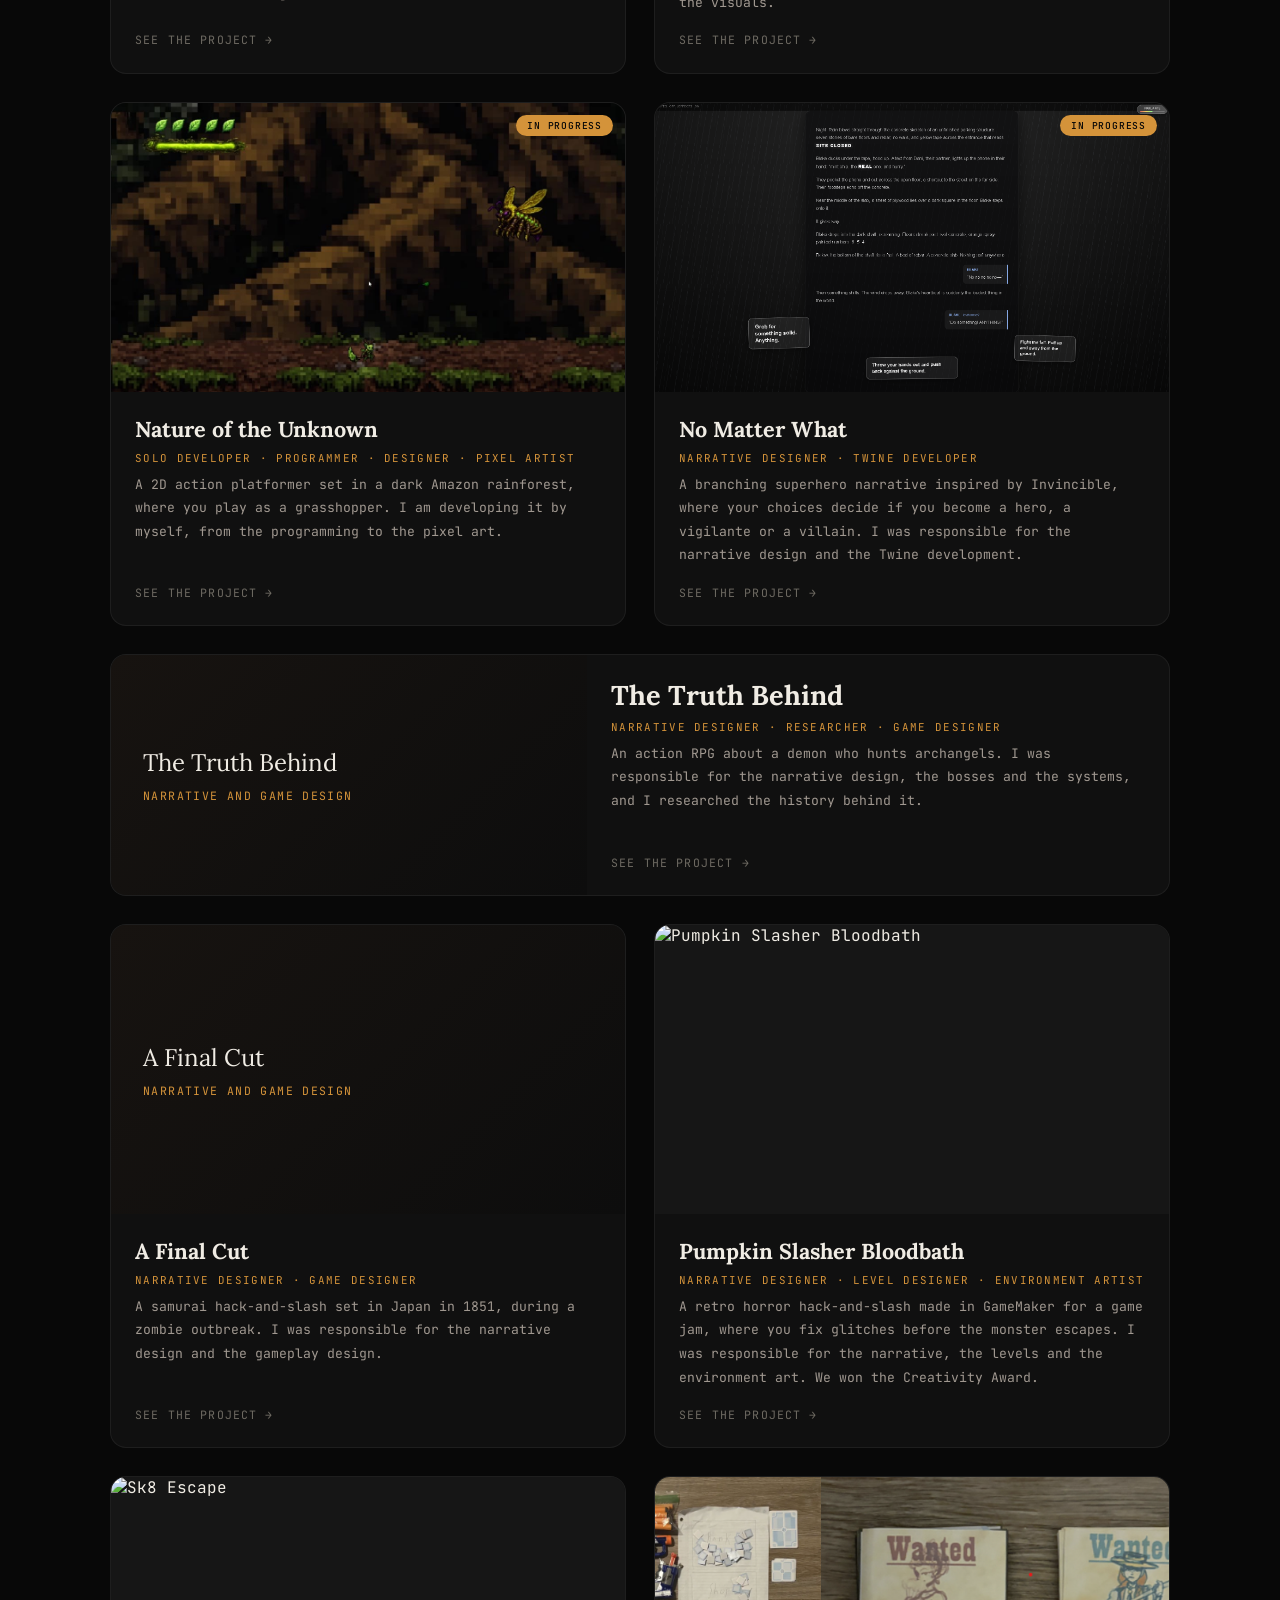
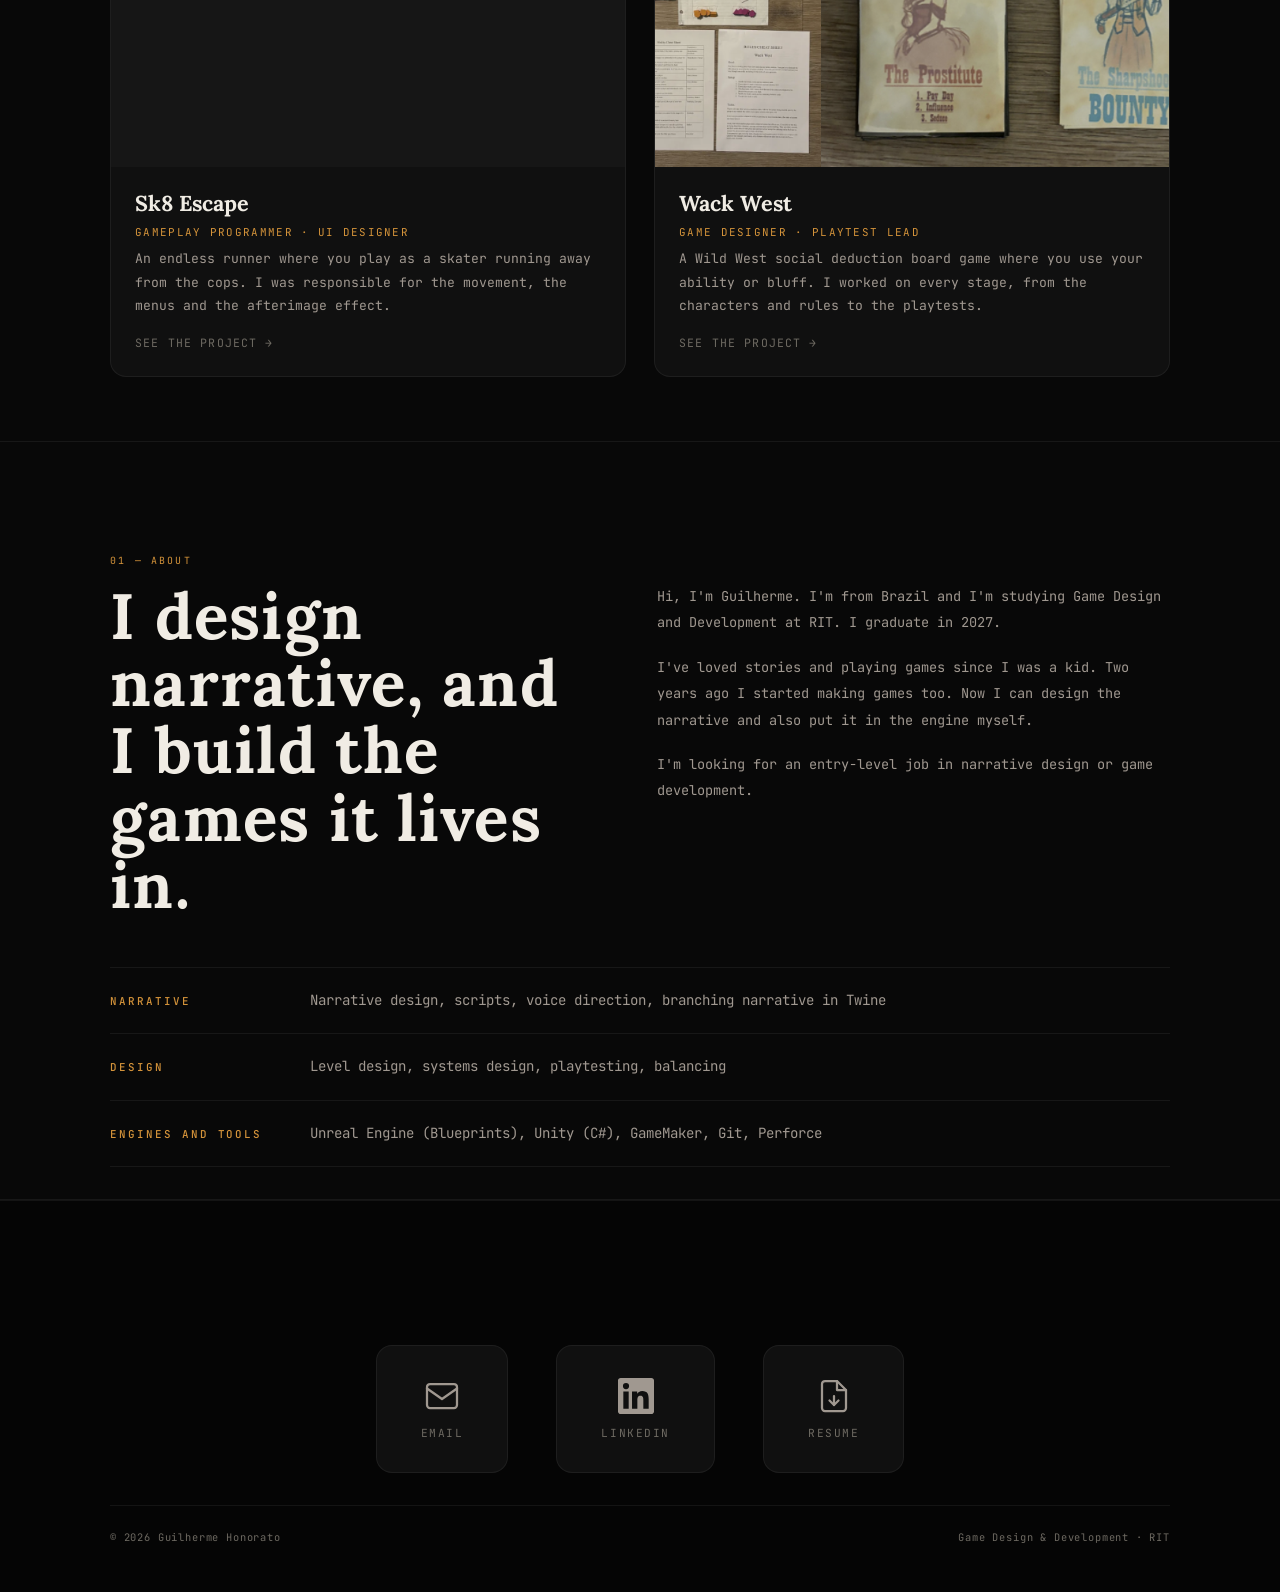
==== commit 3285bd9b: "v6 v6" ====
--- a/index.html
+++ b/index.html
@@ -78,7 +78,7 @@
         <div class="wt-body">
           <h3>No Matter What</h3>
           <p class="wt-role">Narrative designer · Twine developer</p>
-          <p class="wt-line">A branching superhero narrative inspired by Invincible, where your choices decide if you become a hero, a vigilante or a villain. I did the narrative design and built it in Twine.</p>
+          <p class="wt-line">A branching superhero narrative inspired by Invincible, where your choices decide if you become a hero, a vigilante or a villain. I was responsible for the narrative design and the Twine development.</p>
           <span class="wt-more">See the project →</span>
         </div>
       </a>
@@ -87,7 +87,7 @@
         <div class="wt-body">
           <h3>The Truth Behind</h3>
           <p class="wt-role">Narrative designer · Researcher · Game designer</p>
-          <p class="wt-line">An action RPG about a demon who hunts archangels. I did the narrative design, the bosses and the systems, and researched the history behind it.</p>
+          <p class="wt-line">An action RPG about a demon who hunts archangels. I was responsible for the narrative design, the bosses and the systems, and I researched the history behind it.</p>
           <span class="wt-more">See the project →</span>
         </div>
       </a>
@@ -96,7 +96,7 @@
         <div class="wt-body">
           <h3>A Final Cut</h3>
           <p class="wt-role">Narrative designer · Game designer</p>
-          <p class="wt-line">A samurai hack-and-slash set in Japan in 1851, during a zombie outbreak. I did the narrative design and the gameplay design.</p>
+          <p class="wt-line">A samurai hack-and-slash set in Japan in 1851, during a zombie outbreak. I was responsible for the narrative design and the gameplay design.</p>
           <span class="wt-more">See the project →</span>
         </div>
       </a>
@@ -105,7 +105,7 @@
         <div class="wt-body">
           <h3>Pumpkin Slasher Bloodbath</h3>
           <p class="wt-role">Narrative designer · Level designer · Environment artist</p>
-          <p class="wt-line">A retro horror hack-and-slash made in GameMaker for a game jam, where you fix glitches before the monster escapes. I did the narrative, the levels and the environment art. We won the Creativity Award.</p>
+          <p class="wt-line">A retro horror hack-and-slash made in GameMaker for a game jam, where you fix glitches before the monster escapes. I was responsible for the narrative, the levels and the environment art. We won the Creativity Award.</p>
           <span class="wt-more">See the project →</span>
         </div>
       </a>
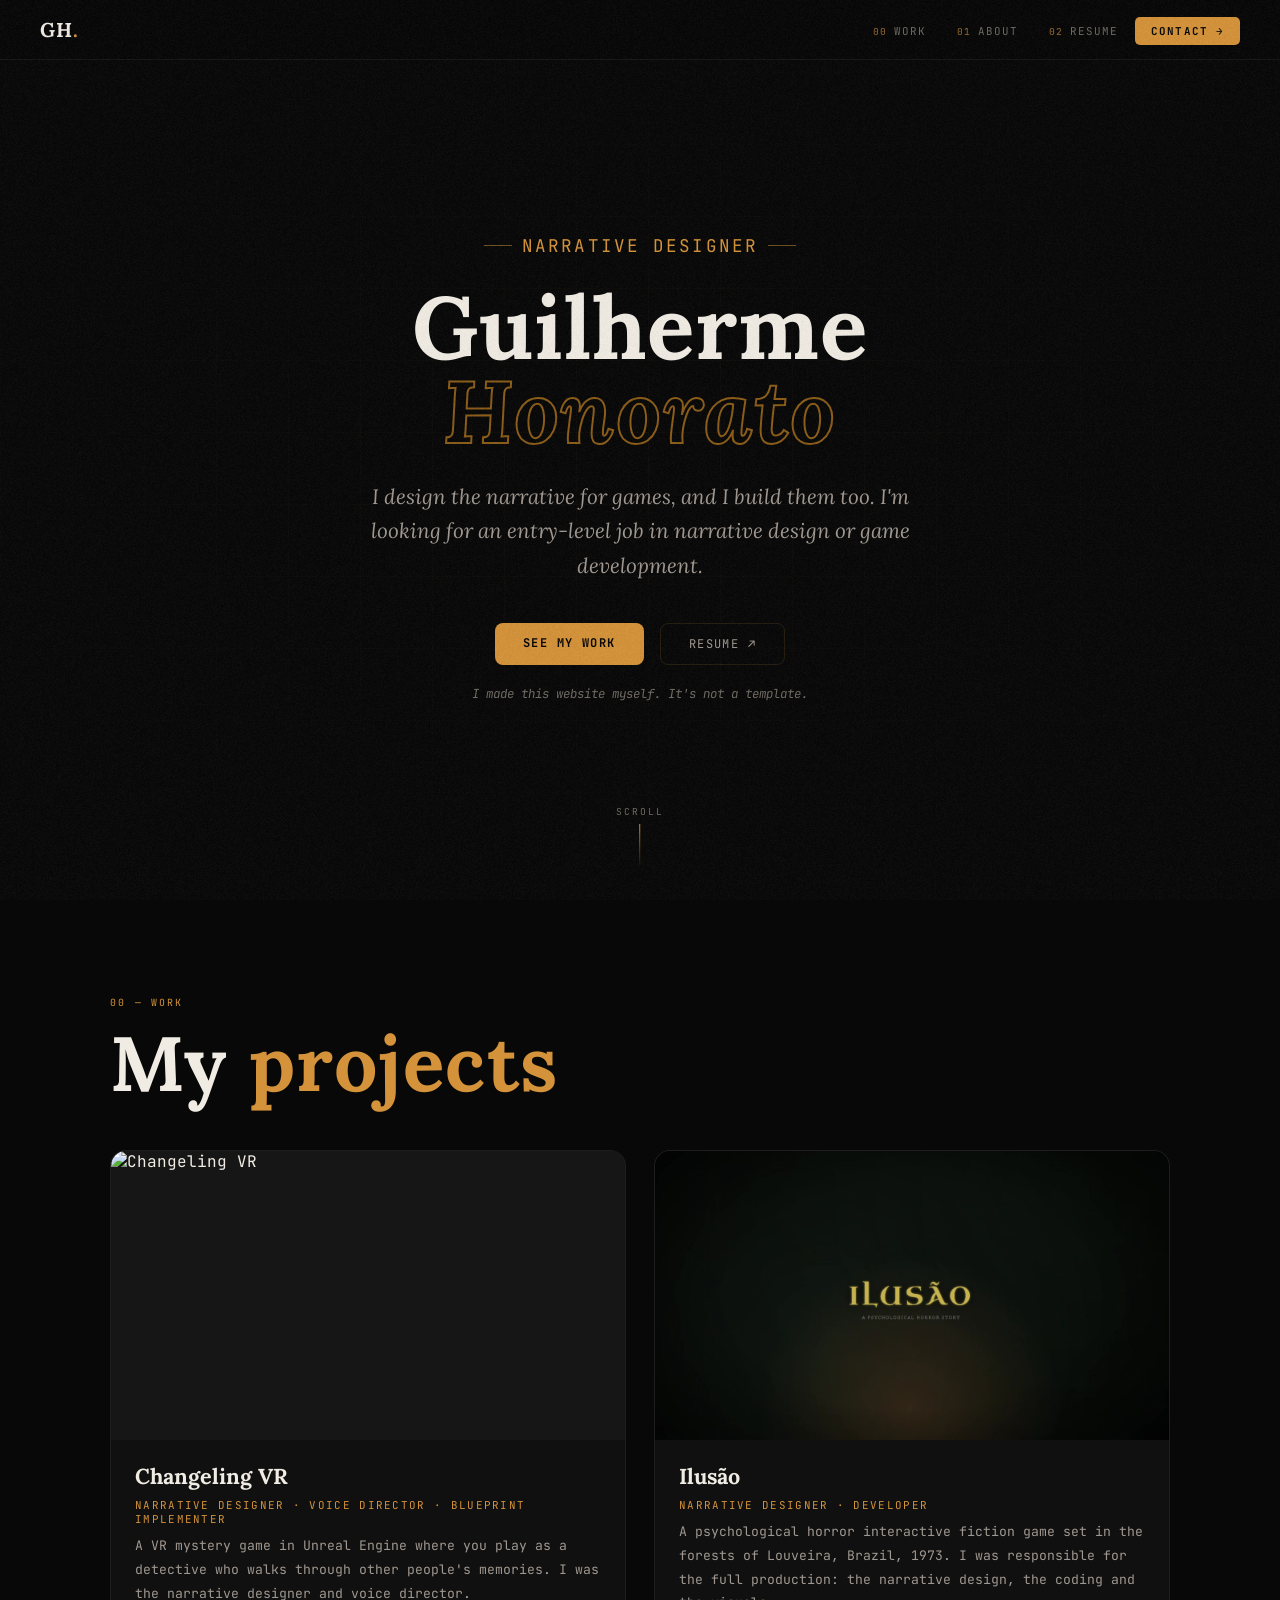
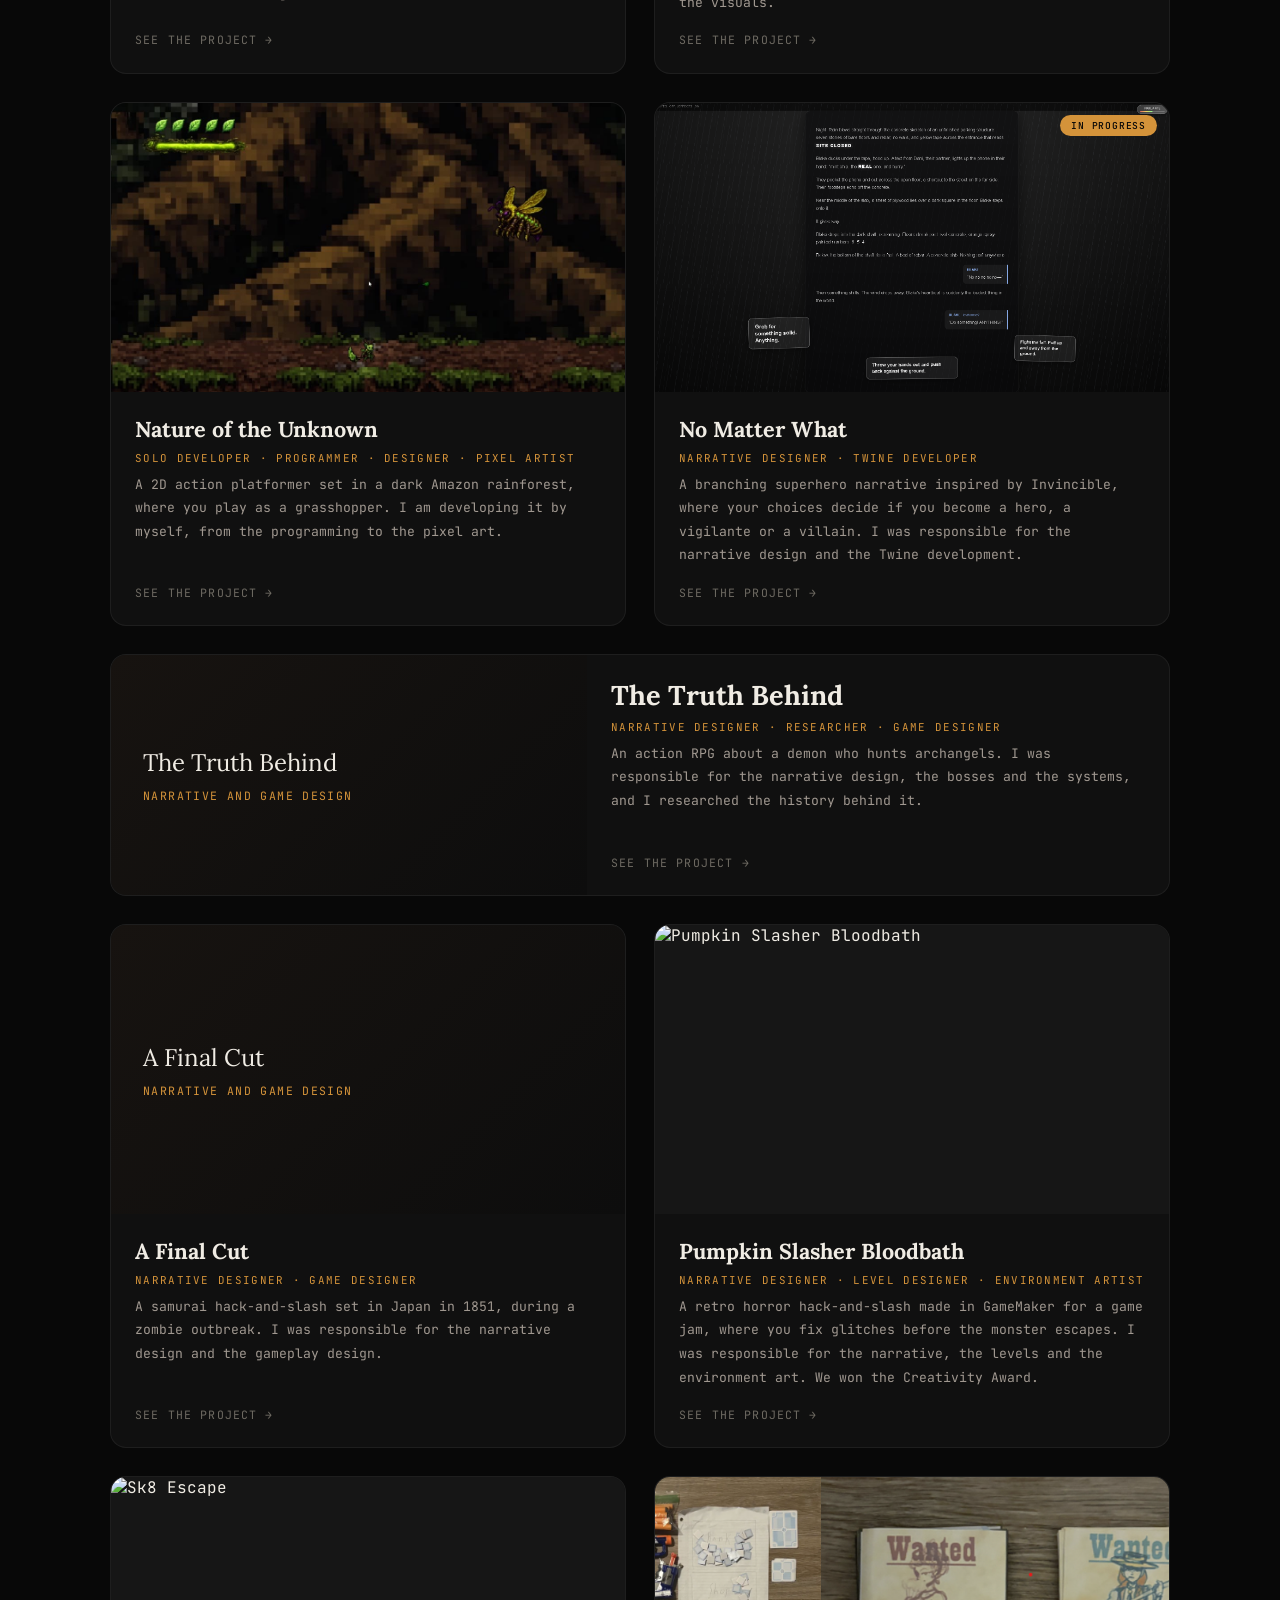
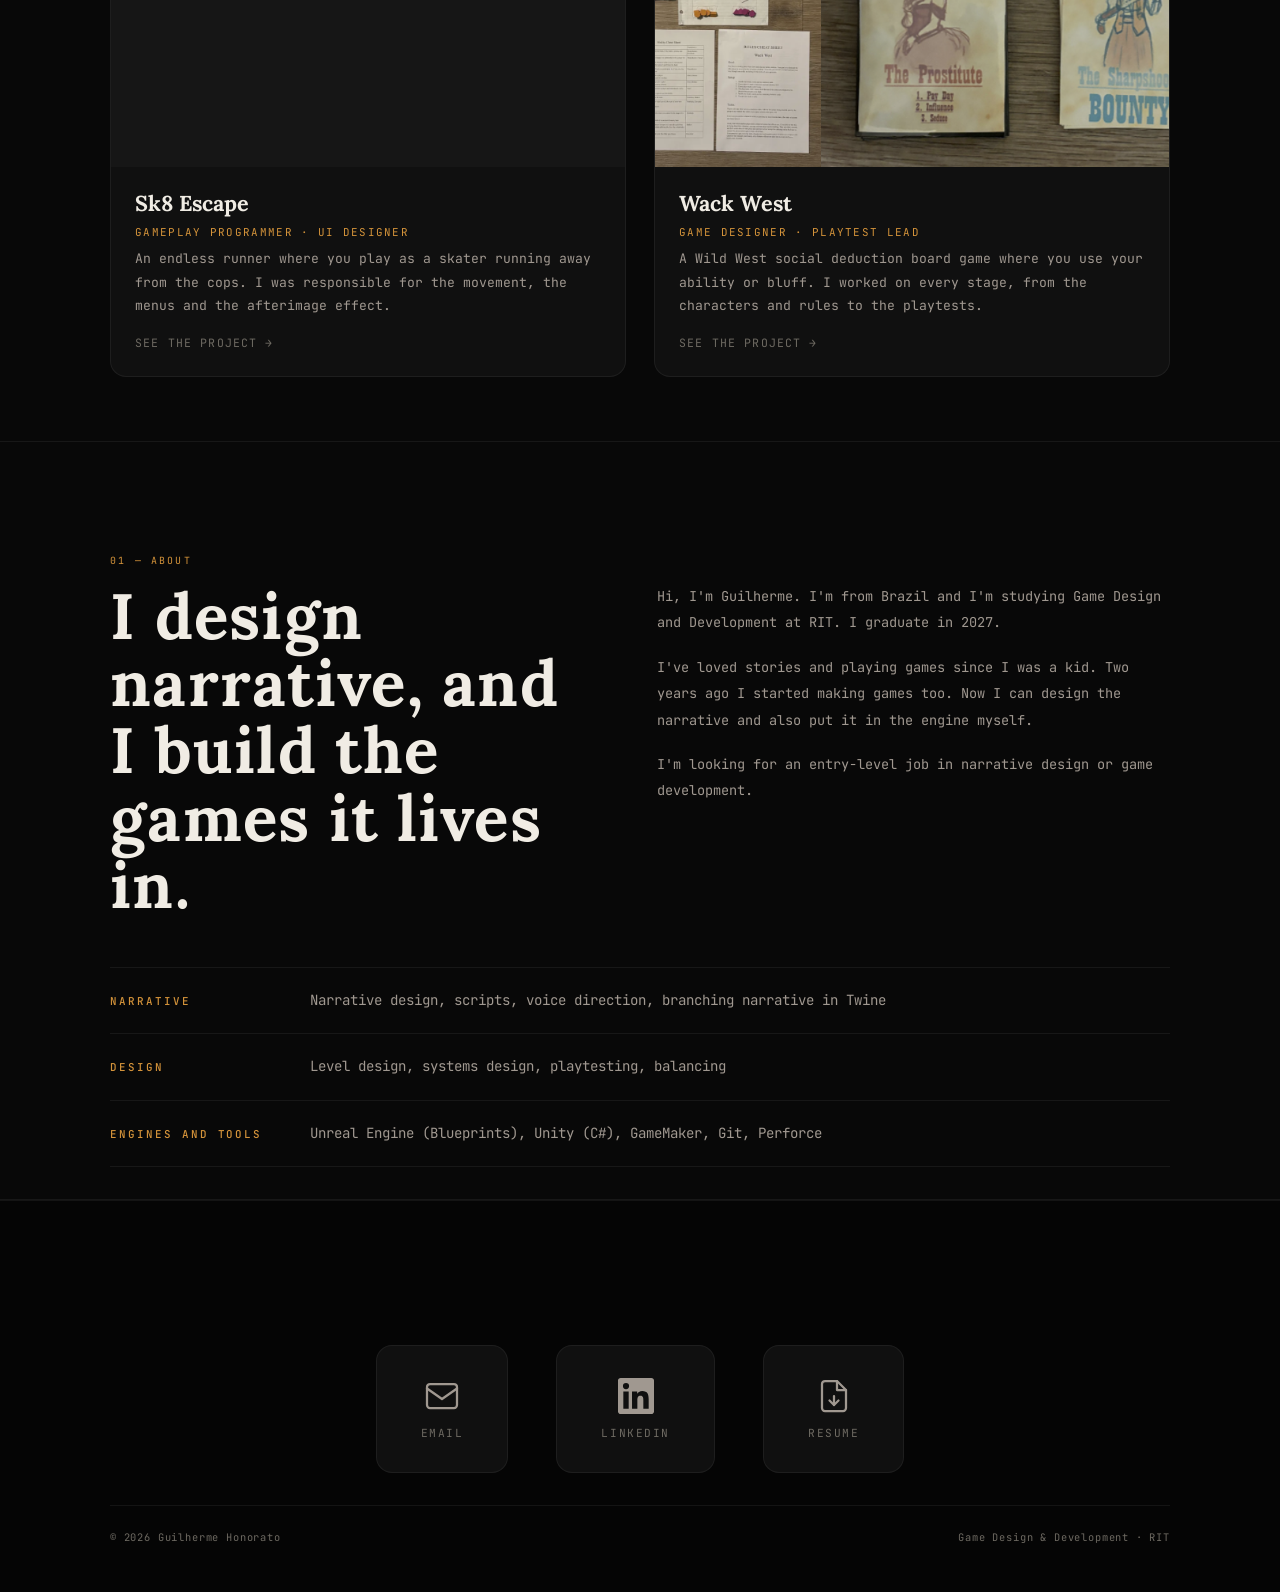
==== commit 66d19c39: "v7 v7" ====
--- a/index.html
+++ b/index.html
@@ -65,7 +65,7 @@
         </div>
       </a>
       <a class="work-tile reveal-up" href="nature-of-the-unknown.html">
-        <div class="wt-img"><img src="nature-wasp.jpg" alt="Nature of the Unknown gameplay" loading="lazy"><div class="wt-badge">In progress</div></div>
+        <div class="wt-img"><img src="nature-wasp.jpg" alt="Nature of the Unknown gameplay" loading="lazy"></div>
         <div class="wt-body">
           <h3>Nature of the Unknown</h3>
           <p class="wt-role">Solo developer · Programmer · Designer · Pixel artist</p>
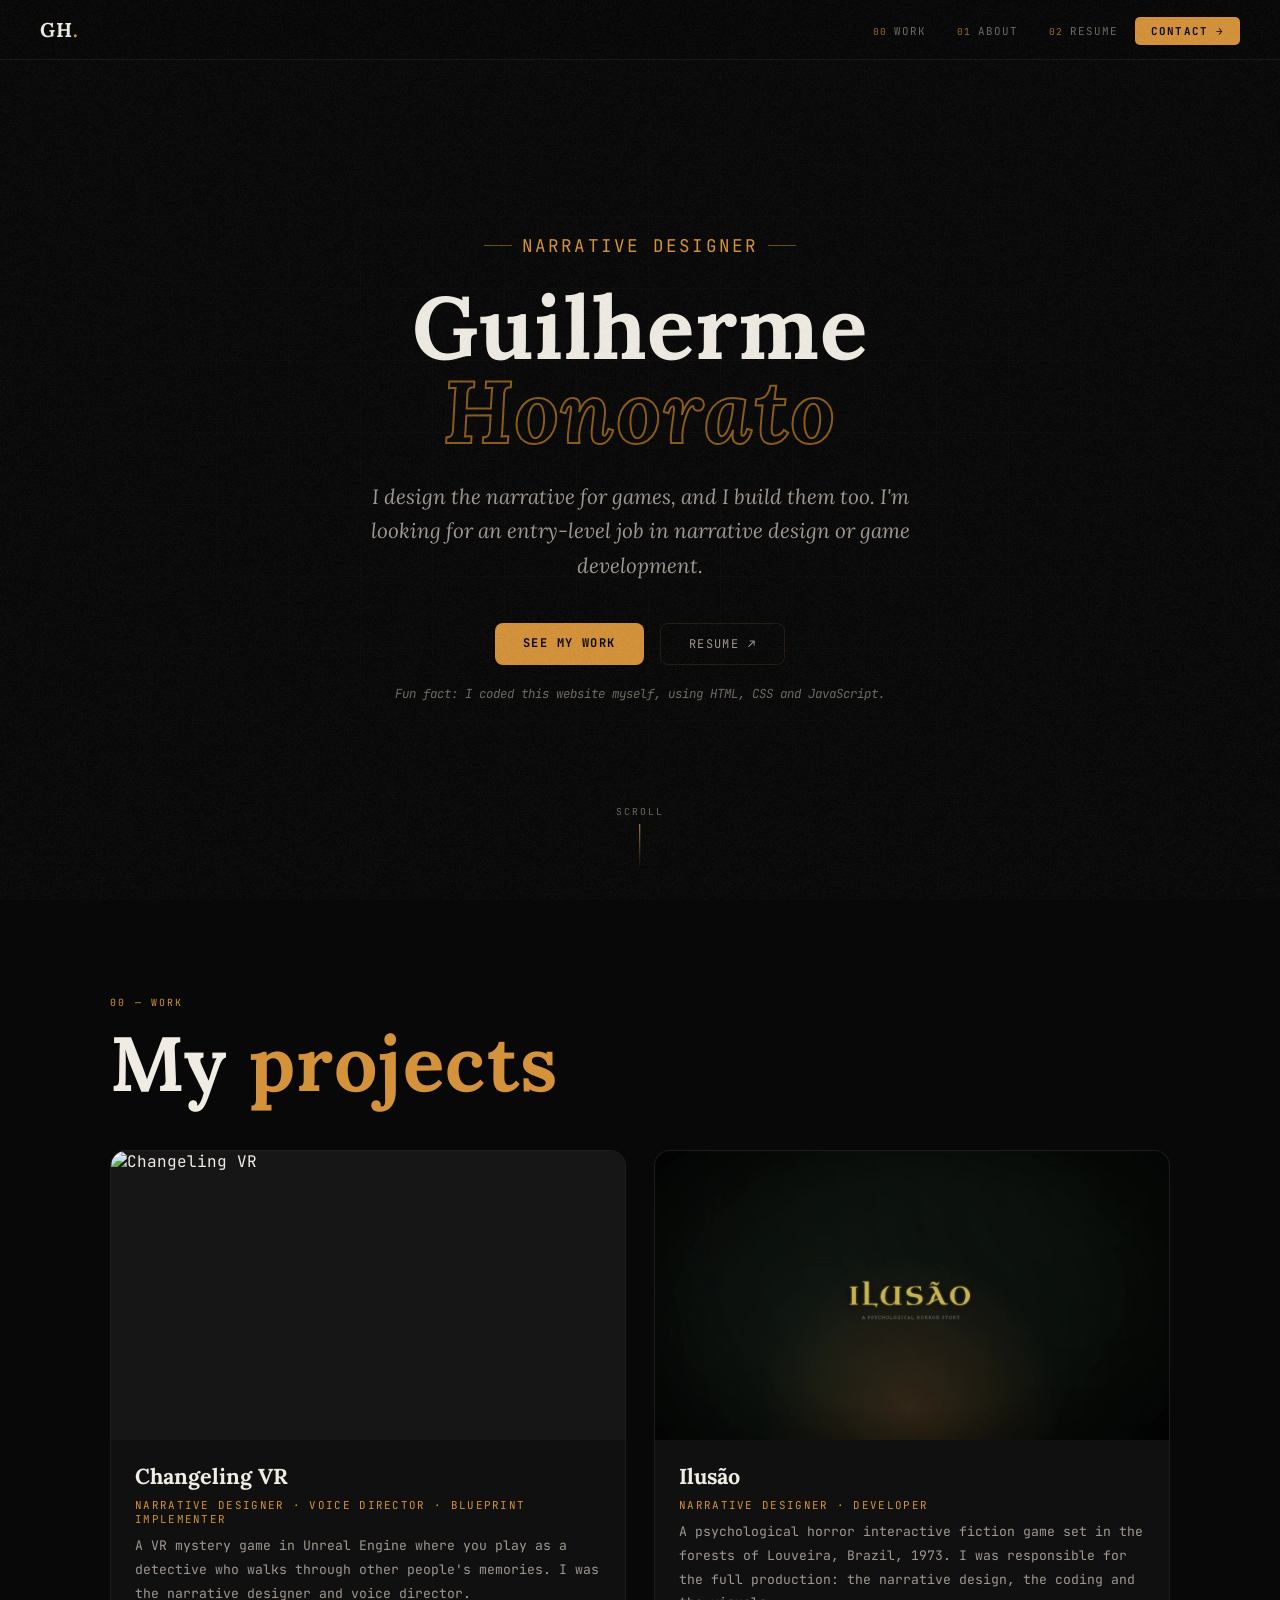
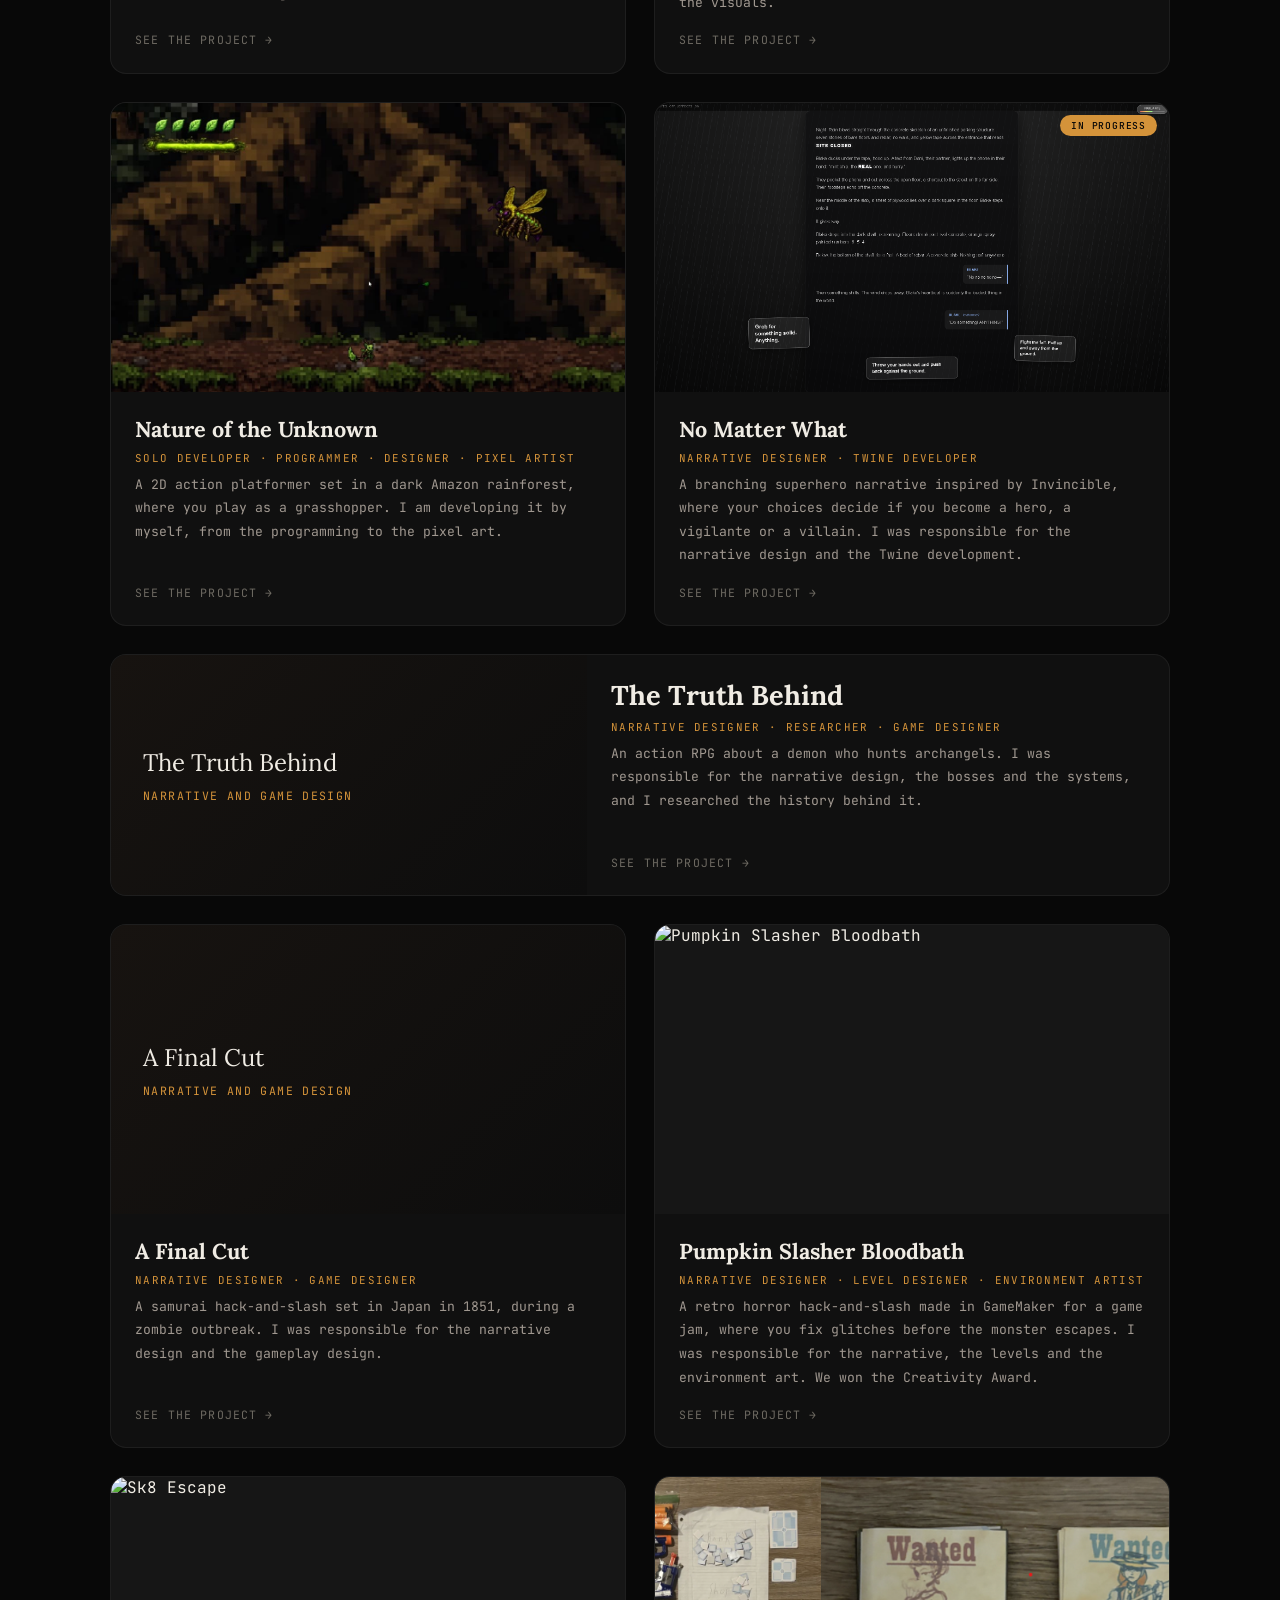
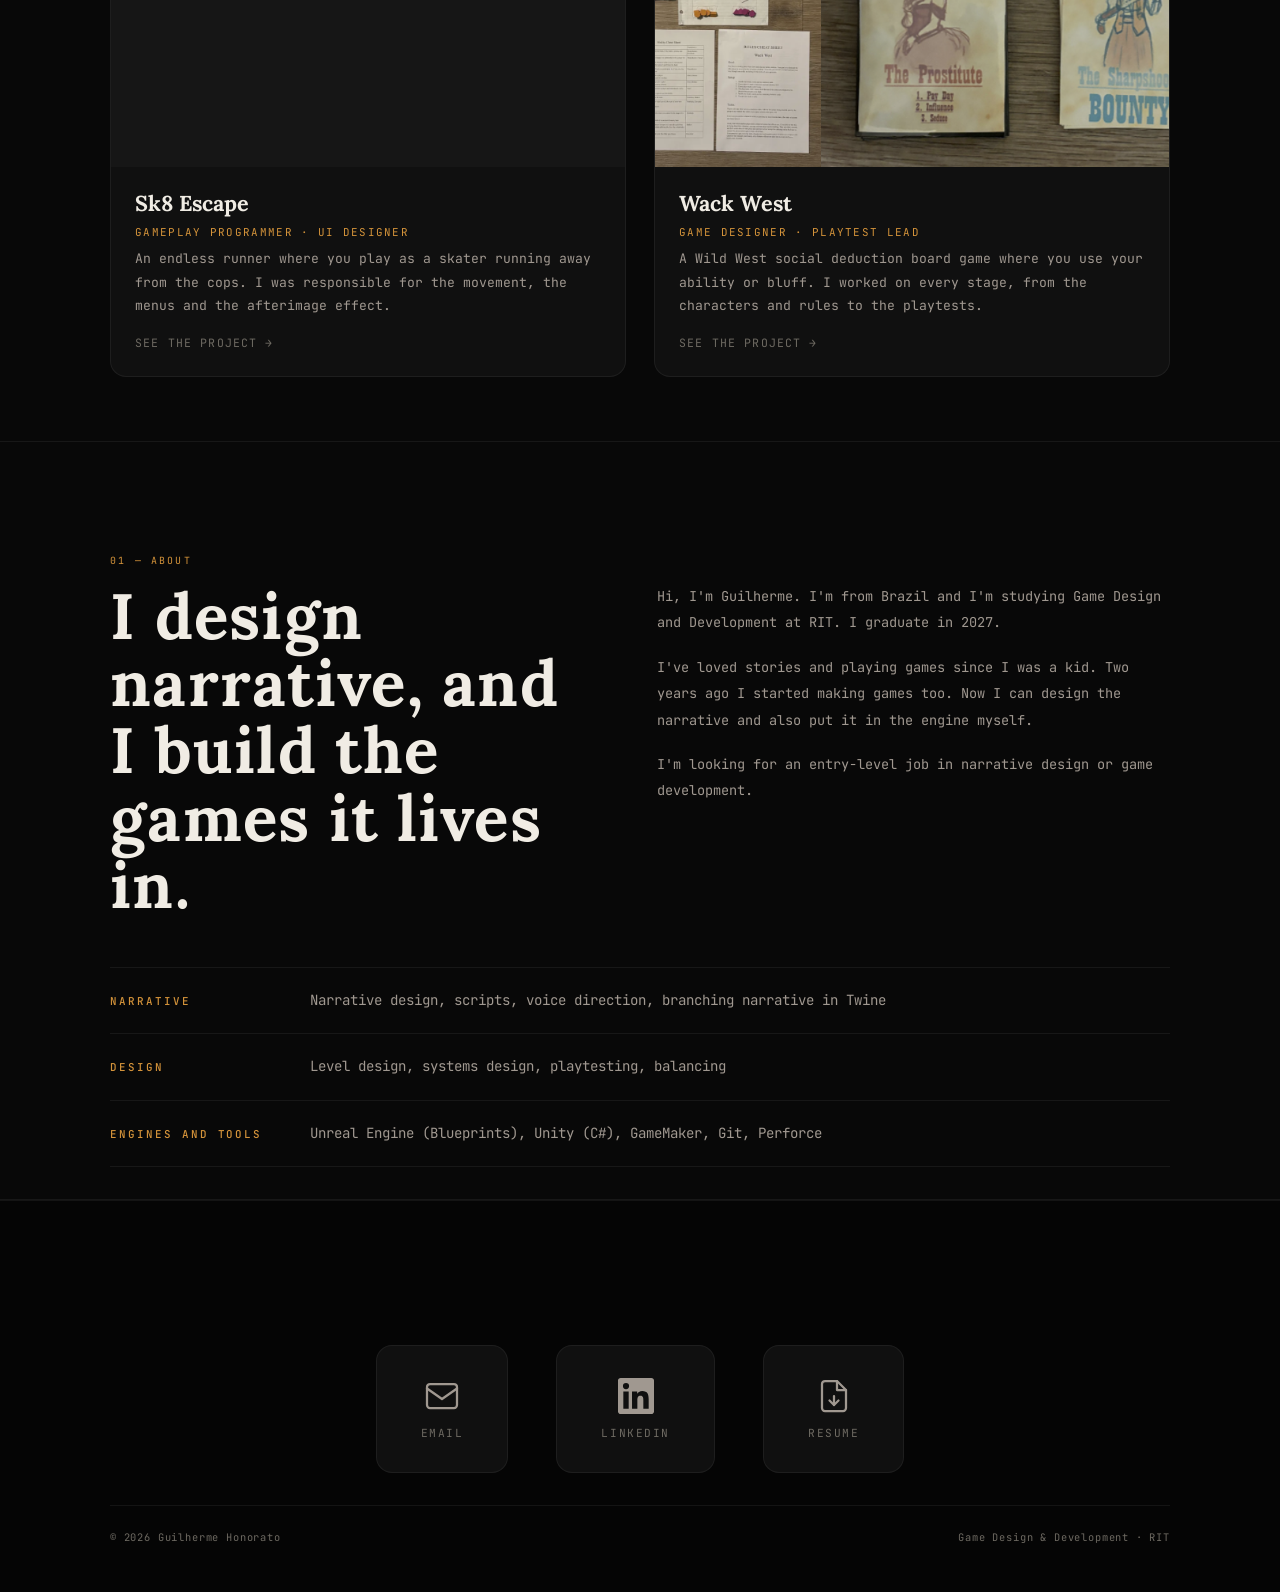
==== commit 4adbe24f: "v8" ====
--- a/index.html
+++ b/index.html
@@ -36,7 +36,7 @@
         <a href="#work" class="btn-solid">See my work</a>
         <a href="Honorato_Guilherme_Resume_GameDeveloper.pdf" target="_blank" class="btn-outline">Resume ↗</a>
       </div>
-      <p class="hero-note reveal">I made this website myself. It's not a template.</p>
+      <p class="hero-note reveal">Fun fact: I coded this website myself, using HTML, CSS and JavaScript.</p>
     </div>
     <div class="hero-scroll"><span>scroll</span><div class="scroll-bar"></div></div>
   </section>
